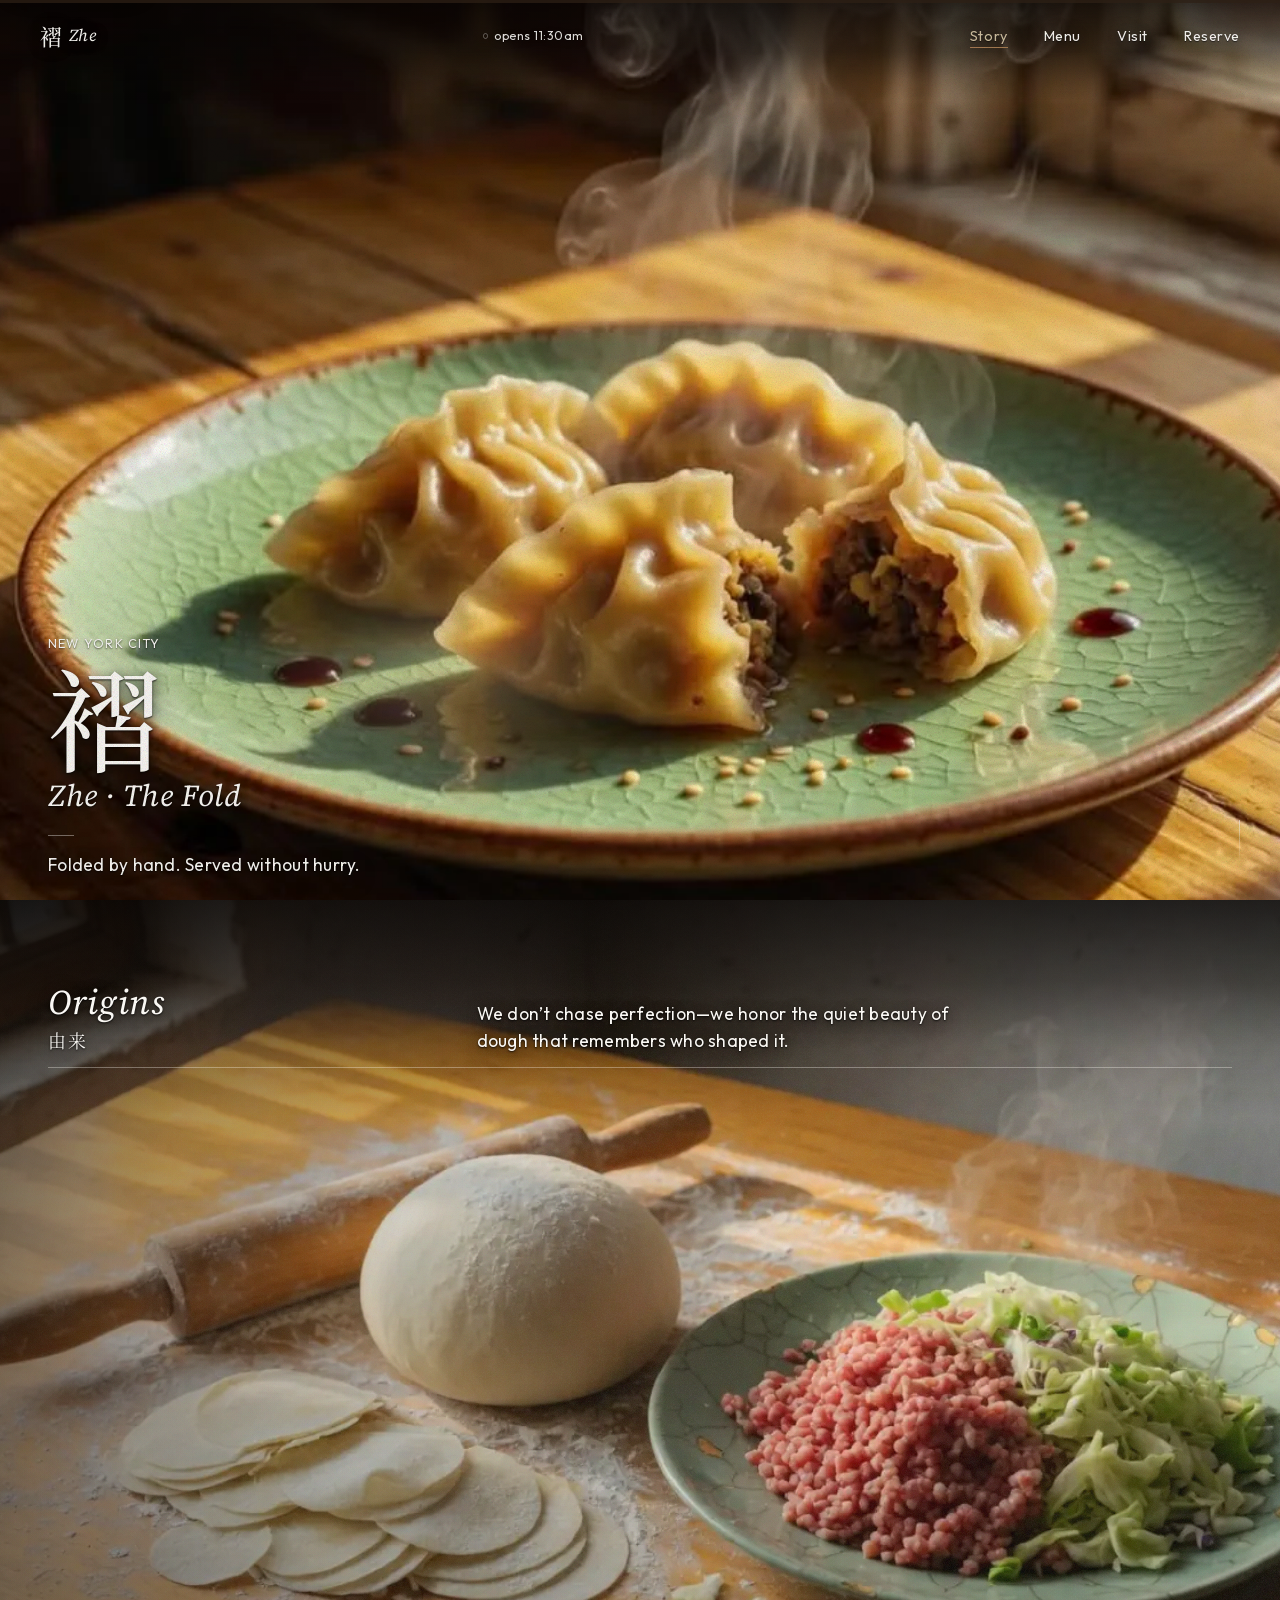
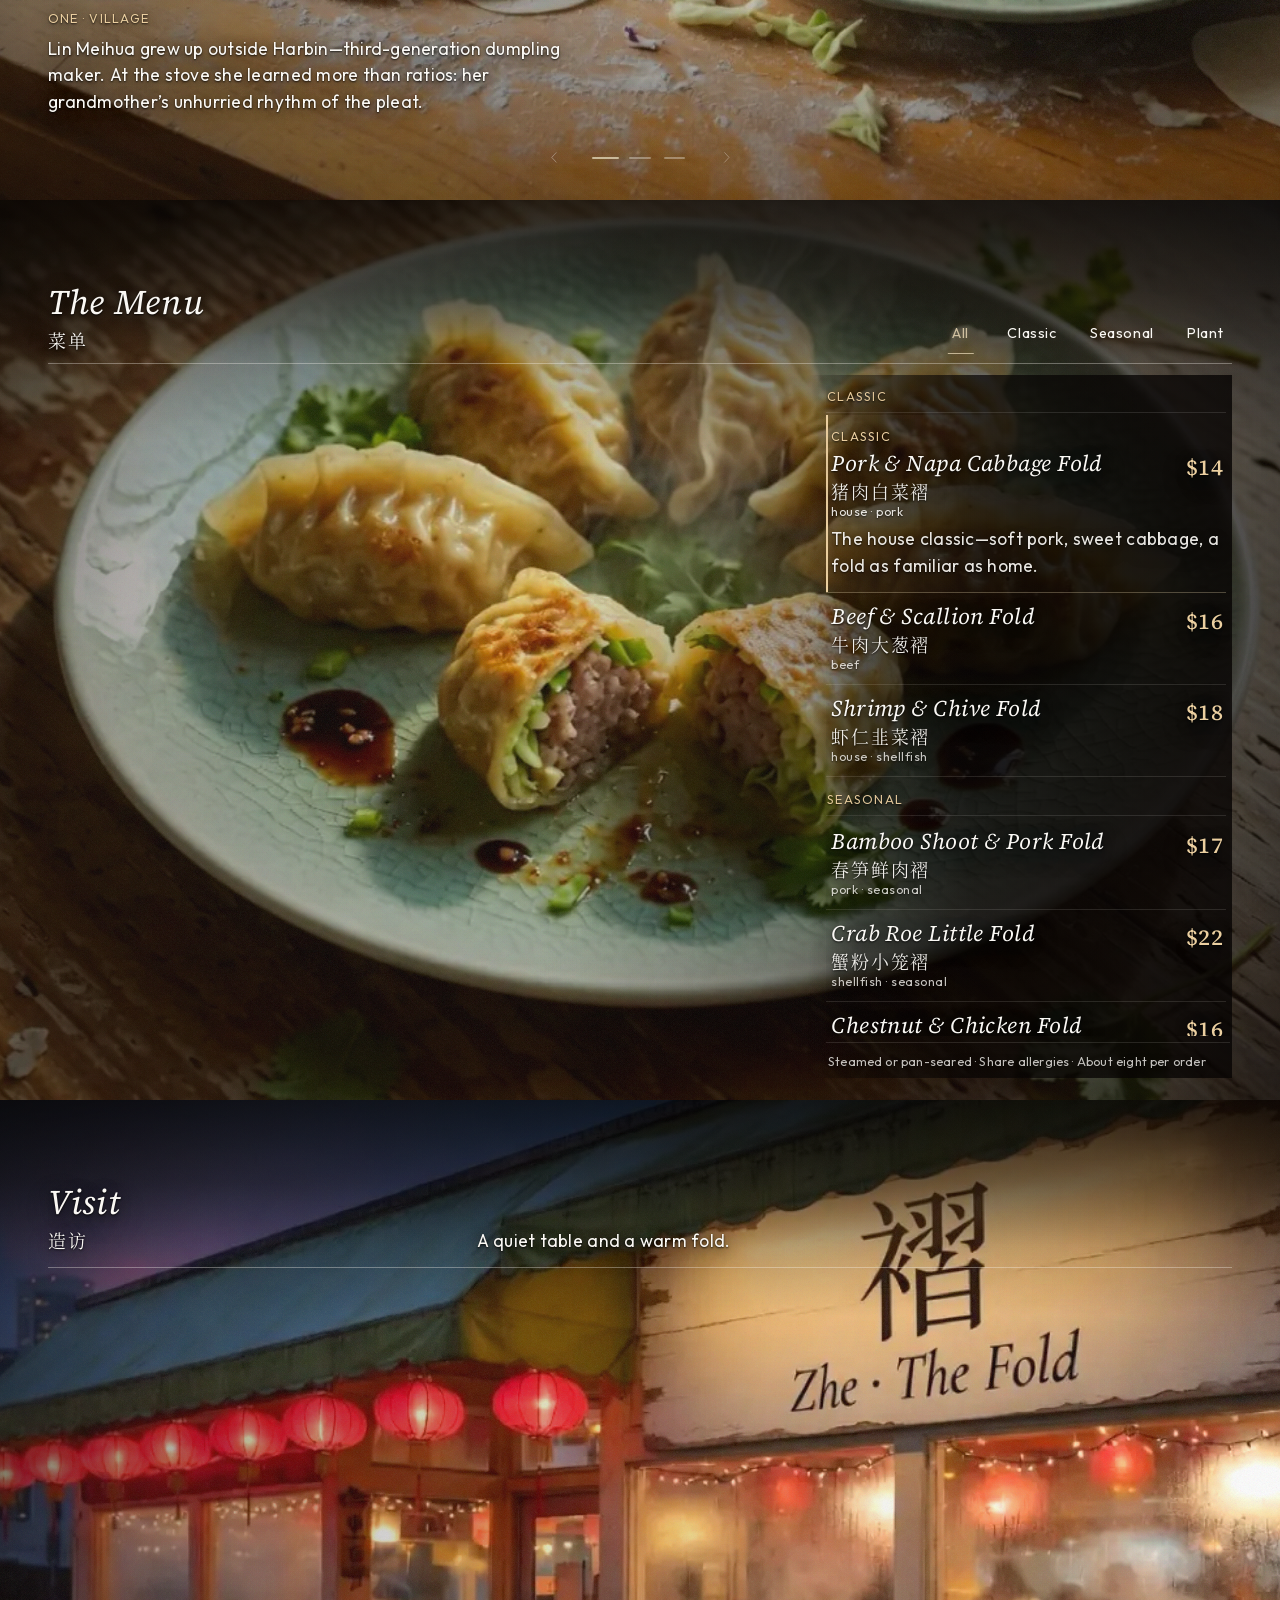
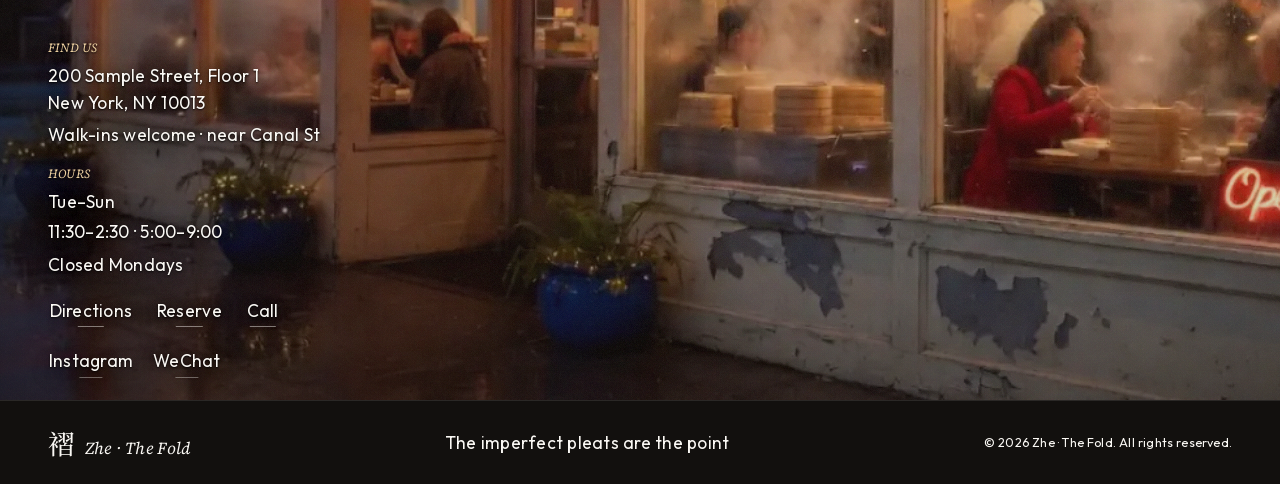
==== index.html @ e022f88d "fix(menu): repair mobile ledger layout Kill legacy list-row CSS that dropped proteins and clamped de" ====
<!DOCTYPE html>
<html lang="en">
<head>
  <meta charset="UTF-8" />
  <meta name="viewport" content="width=device-width, initial-scale=1.0, viewport-fit=cover" />
  <title>Zhe · The Fold | Handmade Dumplings in New York</title>
  <meta
    name="description"
    content="Zhe · The Fold (褶) — handmade Chinese dumplings in New York. Classic, seasonal, and plant folds. Every fold holds the mark of a hand."
  />
  <link rel="canonical" href="https://zhethefold.com/" />
  <!-- Dark = matches photo underpaint so iOS status bar isn’t an amber “banner” -->
  <meta name="theme-color" content="#12100e" />
  <meta name="apple-mobile-web-app-status-bar-style" content="black-translucent" />
  <!--
    Launch: set data.js INDEXABLE:true AND change this meta to "index, follow"
    (script.js also syncs meta from INDEXABLE after load — Google runs JS)
  -->
  <meta name="robots" content="noindex, nofollow" />

  <!-- Open Graph -->
  <meta property="og:type" content="website" />
  <meta property="og:site_name" content="Zhe · The Fold" />
  <meta property="og:locale" content="en_US" />
  <meta property="og:url" content="https://zhethefold.com/" />
  <meta property="og:title" content="Zhe · The Fold | Handmade Dumplings in New York" />
  <meta
    property="og:description"
    content="Handmade Chinese dumplings in New York. Every fold holds the mark of a hand. 褶"
  />
  <meta property="og:image" content="https://zhethefold.com/assets/storefront.jpg" />
  <meta property="og:image:type" content="image/jpeg" />
  <meta property="og:image:width" content="1400" />
  <meta property="og:image:height" content="787" />
  <meta property="og:image:alt" content="Zhe · The Fold storefront at dusk" />

  <!-- Twitter -->
  <meta name="twitter:card" content="summary_large_image" />
  <meta name="twitter:title" content="Zhe · The Fold | Handmade Dumplings in New York" />
  <meta
    name="twitter:description"
    content="Handmade Chinese dumplings in New York. Every fold holds the mark of a hand. 褶"
  />
  <meta name="twitter:image" content="https://zhethefold.com/assets/storefront.jpg" />
  <meta name="twitter:image:alt" content="Zhe · The Fold storefront at dusk" />

  <link
    rel="icon"
    href="data:image/svg+xml,<svg xmlns='http://www.w3.org/2000/svg' viewBox='0 0 100 100'><text y='.9em' font-size='90'>褶</text></svg>"
  />
  <link
    rel="preload"
    as="image"
    href="assets/hero-dumplings.webp?v=1784181000"
    type="image/webp"
    fetchpriority="high"
  />
  <!-- Self-hosted fonts (no Google runtime). Preload critical faces; CSS non-blocking. -->
  <link
    rel="preload"
    as="font"
    type="font/woff2"
    href="assets/fonts/source-serif-4-latin-400-italic.woff2"
    crossorigin
  />
  <link
    rel="preload"
    as="font"
    type="font/woff2"
    href="assets/fonts/outfit-400-latin.woff2"
    crossorigin
  />
  <link
    rel="preload"
    as="style"
    href="assets/fonts/fonts.css?v=1784181000"
  />
  <link
    rel="stylesheet"
    href="assets/fonts/fonts.css?v=1784181000"
    media="print"
    onload="this.media='all'"
  />
  <noscript>
    <link rel="stylesheet" href="assets/fonts/fonts.css?v=1784181000" />
  </noscript>
  <link rel="stylesheet" href="styles.css?v=1784181000" />
</head>
<body>
  <a class="skip-link" href="#menu">Skip to menu</a>
  <!-- Grain & atmosphere overlays -->
  <div class="grain" aria-hidden="true"></div>
  <div class="scroll-progress" id="scrollProgress" aria-hidden="true">
    <span class="scroll-progress-bar" id="scrollProgressBar"></span>
  </div>

  <!-- Logo left · kitchen status center · links right -->
  <header class="nav" id="nav">
    <a href="#hero" class="nav-logo" aria-label="Zhe home">
      <span class="logo-cn" aria-hidden="true">褶</span>
      <span class="logo-en">Zhe</span>
    </a>
    <span class="nav-hours" data-zhe-open-chip aria-live="polite">
      <span class="nav-hours-mark" aria-hidden="true"></span>
      <span class="nav-hours-copy">
        <span class="nav-hours-state" data-zhe-open-state>…</span>
        <span class="nav-hours-meta" data-zhe-open-meta></span>
      </span>
    </span>
    <nav class="nav-links" id="navLinks" aria-label="Primary" aria-hidden="false">
      <a href="#story" data-zhe-track="click_story" data-zhe-track-meta="nav">Story</a>
      <a href="#menu" data-zhe-track="click_menu" data-zhe-track-meta="nav">Menu</a>
      <a href="#visit" data-zhe-track="click_visit" data-zhe-track-meta="nav">Visit</a>
      <a
        class="nav-reserve"
        href="mailto:hello@zhethefold.com?subject=Reservation%20%C2%B7%20Zhe"
        data-zhe-reserve
        data-zhe-track="click_reserve"
        data-zhe-track-meta="nav"
      >Reserve</a>
    </nav>
  </header>

  <main id="top">
    <!-- Hero -->
    <section class="hero panel" id="hero">
      <div class="hero-bg">
        <!-- Poster for LCP; muted loop fades in when ready. reduced-motion keeps still. -->
        <video
          class="hero-img hero-video"
          id="heroImg"
          poster="assets/hero-dumplings.webp?v=1784181000"
          width="1280"
          height="720"
          autoplay
          muted
          loop
          playsinline
          preload="metadata"
          disablepictureinpicture
          disableremoteplayback
          aria-label="Handmade dumplings on worn ceramic at Zhe · The Fold"
        >
          <source src="assets/hero-loop.mp4?v=1784181000" type="video/mp4" />
        </video>
        <img
          class="hero-img hero-poster"
          id="heroPoster"
          src="assets/hero-dumplings.webp?v=1784181000"
          alt=""
          width="1280"
          height="704"
          fetchpriority="high"
          decoding="async"
          aria-hidden="true"
        />
        <div class="hero-ambient" aria-hidden="true">
          <div class="hero-glow"></div>
          <div class="hero-steam">
            <span></span><span></span><span></span><span></span><span></span>
          </div>
        </div>
      </div>
      <div class="stage hero-stage">
        <!-- Caption block — bottom-left over the darker plate, not full-width slogans -->
        <div class="hero-content">
          <p class="hero-eyebrow reveal" data-delay="0">
            <span class="en">New York City</span>
          </p>
          <h1 class="hero-title reveal" data-delay="1">
            <span class="title-cn" lang="zh-Hans" aria-hidden="true">褶</span>
            <span class="title-en">Zhe · The Fold</span>
          </h1>
          <p class="hero-tagline reveal" data-delay="2">
            <span class="en">Folded by hand. Served without hurry.</span>
          </p>
        </div>
      </div>
      <div class="hero-scroll" aria-hidden="true">
        <div class="scroll-line"></div>
      </div>
    </section>

    <!-- Story — photo wall + one chapter at a time (same gesture as Menu) -->
    <section class="story panel" id="story">
      <div class="story-wall" id="storyWall" aria-hidden="true">
        <!-- eager: first Origins plate is LCP for this panel; lazy left a pale empty frame -->
        <img class="story-wall-img is-active" id="storyWallA" src="assets/story-village.webp?v=1784181000" alt="" width="1400" height="787" loading="eager" decoding="async" fetchpriority="low" />
        <img class="story-wall-img is-park-right" id="storyWallB" src="assets/story-village.webp?v=1784181000" alt="" width="1400" height="787" loading="lazy" decoding="async" />
        <div class="story-wall-veil"></div>
      </div>

      <div class="stage story-stage">
        <header class="story-head reveal">
          <div class="story-head-title">
            <h2>
              <span class="en">Origins</span>
              <span class="cn" lang="zh-Hans">由来</span>
            </h2>
          </div>
          <p class="story-head-lead">
            <span class="en">We don’t chase perfection—we honor the quiet beauty of dough that remembers who shaped it.</span>
          </p>
        </header>

        <!-- Chapter copy seeded from STORY_CHAPTERS[0] in data.js -->
        <div class="story-spotlight" id="storySpotlight" aria-live="polite">
          <span class="story-label" id="storyLabel"></span>
          <p class="en" id="storyBody"></p>
        </div>

        <!-- filled from data.js (crawlable + in-sync with carousel) -->
        <div class="seo-story-chapters" id="seoStoryChapters"></div>

        <div class="story-carousel">
          <button type="button" class="story-carousel-btn" id="storyPrev" aria-label="Previous chapter">
            <svg class="carousel-chevron" viewBox="0 0 24 24" width="18" height="18" aria-hidden="true" focusable="false">
              <path d="M14.5 5.2 8.2 12l6.3 6.8" fill="none" stroke="currentColor" stroke-width="1.15" stroke-linecap="round" stroke-linejoin="round" />
            </svg>
          </button>
          <div class="story-dots" role="tablist" aria-label="Story chapters" id="storyDots">
            <!-- filled from data.js -->
          </div>
          <button type="button" class="story-carousel-btn" id="storyNext" aria-label="Next chapter">
            <svg class="carousel-chevron" viewBox="0 0 24 24" width="18" height="18" aria-hidden="true" focusable="false">
              <path d="M9.5 5.2 15.8 12 9.5 18.8" fill="none" stroke="currentColor" stroke-width="1.15" stroke-linecap="round" stroke-linejoin="round" />
            </svg>
          </button>
        </div>
      </div>
    </section>

    <!-- Menu: full-bleed plate + right/bottom ledger (hybrid menu list) -->
    <section class="menu panel" id="menu" data-tone="dark">
      <div class="menu-wall" id="menuWall" aria-hidden="true">
        <img class="menu-wall-img is-active" id="wallImgA" src="assets/dish-pork.webp?v=1784181000" alt="" width="1000" height="1000" loading="lazy" decoding="async" />
        <img class="menu-wall-img" id="wallImgB" src="assets/dish-pork.webp?v=1784181000" alt="" width="1000" height="1000" loading="lazy" decoding="async" />
        <div class="menu-wall-veil"></div>
        <div class="menu-wall-grain"></div>
      </div>

      <div class="stage menu-stage">
        <header class="menu-head">
          <div class="menu-head-title">
            <h2>
              <span class="en">The Menu</span>
              <span class="cn" lang="zh-Hans">菜单</span>
            </h2>
          </div>
          <div class="menu-filters" role="group" aria-label="Menu categories">
            <button class="filter-btn is-active" type="button" aria-pressed="true" data-filter="all">
              All
            </button>
            <button class="filter-btn" type="button" aria-pressed="false" data-filter="classic">
              Classic
            </button>
            <button class="filter-btn" type="button" aria-pressed="false" data-filter="seasonal">
              Seasonal
            </button>
            <button class="filter-btn" type="button" aria-pressed="false" data-filter="plant">
              Plant
            </button>
          </div>
        </header>

        <!-- Ledger: scrollable menu; plate lives on the wall behind -->
        <div class="menu-ledger">
          <ul
            class="menu-list-view"
            id="menuListView"
            role="listbox"
            aria-label="Dishes"
            aria-live="polite"
          >
            <!-- filled from data.js -->
          </ul>
          <p class="menu-note">
            <span class="en">Steamed or pan-seared · Share allergies · About eight per order</span>
          </p>
        </div>
      </div>
    </section>

    <!-- Visit — storefront is the dish; muted loop like Hero -->
    <section class="visit panel" id="visit">
      <div class="visit-wall" aria-hidden="true">
        <video
          class="visit-wall-img visit-wall-video"
          id="visitVideo"
          poster="assets/storefront.webp?v=1784181000"
          width="1280"
          height="720"
          muted
          loop
          playsinline
          preload="metadata"
          disablepictureinpicture
          disableremoteplayback
          aria-label="Zhe · The Fold storefront at dusk"
        >
          <source src="assets/storefront-loop.mp4?v=1784181000" type="video/mp4" />
        </video>
        <img
          class="visit-wall-img visit-wall-poster"
          id="visitPoster"
          src="assets/storefront.webp?v=1784181000"
          alt=""
          width="1400"
          height="787"
          loading="lazy"
          decoding="async"
          aria-hidden="true"
        />
        <div class="visit-wall-veil"></div>
      </div>

      <div class="stage visit-stage">
        <header class="visit-head reveal">
          <div class="visit-head-title">
            <h2>
              <span class="en">Visit</span>
              <span class="cn" lang="zh-Hans">造访</span>
            </h2>
          </div>
          <p class="visit-head-lead">
            <span class="en">A quiet table and a warm fold.</span>
          </p>
        </header>

        <!-- Spotlight: where · when · how — Story/Menu caption grammar -->
        <div class="visit-spotlight reveal">
          <!-- NAP / hours / links from SITE in data.js only -->
          <div class="visit-facts">
            <div class="visit-fact">
              <p class="visit-kicker"><span class="en">Find us</span></p>
              <p class="visit-address" id="visitAddress"></p>
              <p class="visit-access" id="visitAccess" hidden></p>
            </div>
            <div class="visit-fact">
              <p class="visit-kicker"><span class="en">Hours</span></p>
              <div class="visit-hours" id="visitHours"></div>
            </div>
          </div>

          <div class="visit-actions">
            <a
              class="visit-action"
              data-zhe-maps
              data-zhe-track="click_directions"
              data-zhe-track-meta="visit"
              href="#"
            >
              <span class="en">Directions</span>
            </a>
            <a
              class="visit-action"
              data-zhe-reserve
              data-zhe-track="click_reserve"
              data-zhe-track-meta="visit"
              href="mailto:hello@zhethefold.com?subject=Reservation%20%C2%B7%20Zhe"
            >
              <span class="en">Reserve</span>
            </a>
            <a
              class="visit-action"
              data-zhe-tel
              data-zhe-track="click_call"
              data-zhe-track-meta="visit"
              href="tel:+12125550100"
            >
              <span class="en">Call</span>
            </a>
          </div>

          <nav class="visit-social" aria-label="Social">
            <a
              href="#"
              class="visit-social-link"
              data-zhe-ig
              data-zhe-track="click_social"
              data-zhe-track-meta="visit"
              data-zhe-network="instagram"
            >Instagram</a>
            <a
              href="#"
              class="visit-social-link"
              id="wechatLink"
              data-zhe-track="click_social"
              data-zhe-track-meta="visit"
              data-zhe-network="wechat"
            >WeChat</a>
            <a
              href="#"
              target="_blank"
              rel="noopener noreferrer"
              class="visit-social-link"
              data-zhe-xhs
              data-zhe-track="click_social"
              data-zhe-track-meta="visit"
              data-zhe-network="xiaohongshu"
              hidden
            >Xiaohongshu</a>
          </nav>
        </div>
      </div>
    </section>

  <footer class="footer">
    <div class="footer-stage">
      <div class="footer-brand">
        <span class="logo-cn" lang="zh-Hans" aria-hidden="true">褶</span>
        <span class="logo-en">Zhe · The Fold</span>
      </div>
      <p class="footer-tag">
        <span class="en">The imperfect pleats are the point</span>
      </p>
      <p class="footer-copy">© <span id="year"></span> Zhe · The Fold. All rights reserved.</p>
    </div>
  </footer>

  </main>

  <!-- WeChat toast text from SITE.social.wechatId -->
  <div class="toast" id="toast" role="status" aria-live="polite" hidden></div>

  <script type="application/ld+json" id="restaurantJsonLd"></script>
  <script src="data.js?v=1784181000"></script>
  <script src="script.js?v=1784181000"></script>
</body>
</html>
---- assets/fonts/fonts.css ----
/* Self-hosted — no Google Fonts runtime.
 * Display EN: Source Serif 4 (titles)
 * UI EN: Outfit (body, leads, chrome)
 * CN: Noto Serif SC = Source Han Serif SC subset (pairs with Source Serif 4)
 */

/* ── Source Serif 4 ── */
@font-face {
  font-family: "Source Serif 4";
  font-style: normal;
  font-weight: 400;
  font-display: swap;
  src: url("./source-serif-4-latin-ext-400-normal.woff2") format("woff2");
  unicode-range: U+0100-02BA, U+02BD-02C5, U+02C7-02CC, U+02CE-02D7, U+02DD-02FF, U+0304, U+0308, U+0329, U+1D00-1DBF, U+1E00-1E9F, U+1EF2-1EFF, U+2020, U+20A0-20AB, U+20AD-20C0, U+2113, U+2C60-2C7F, U+A720-A7FF;
}

@font-face {
  font-family: "Source Serif 4";
  font-style: normal;
  font-weight: 400;
  font-display: swap;
  src: url("./source-serif-4-latin-400-normal.woff2") format("woff2");
  unicode-range: U+0000-00FF, U+0131, U+0152-0153, U+02BB-02BC, U+02C6, U+02DA, U+02DC, U+0304, U+0308, U+0329, U+2000-206F, U+20AC, U+2122, U+2191, U+2193, U+2212, U+2215, U+FEFF, U+FFFD;
}

@font-face {
  font-family: "Source Serif 4";
  font-style: normal;
  font-weight: 500;
  font-display: swap;
  src: url("./source-serif-4-latin-ext-500-normal.woff2") format("woff2");
  unicode-range: U+0100-02BA, U+02BD-02C5, U+02C7-02CC, U+02CE-02D7, U+02DD-02FF, U+0304, U+0308, U+0329, U+1D00-1DBF, U+1E00-1E9F, U+1EF2-1EFF, U+2020, U+20A0-20AB, U+20AD-20C0, U+2113, U+2C60-2C7F, U+A720-A7FF;
}

@font-face {
  font-family: "Source Serif 4";
  font-style: normal;
  font-weight: 500;
  font-display: swap;
  src: url("./source-serif-4-latin-500-normal.woff2") format("woff2");
  unicode-range: U+0000-00FF, U+0131, U+0152-0153, U+02BB-02BC, U+02C6, U+02DA, U+02DC, U+0304, U+0308, U+0329, U+2000-206F, U+20AC, U+2122, U+2191, U+2193, U+2212, U+2215, U+FEFF, U+FFFD;
}

@font-face {
  font-family: "Source Serif 4";
  font-style: italic;
  font-weight: 400;
  font-display: swap;
  src: url("./source-serif-4-latin-ext-400-italic.woff2") format("woff2");
  unicode-range: U+0100-02BA, U+02BD-02C5, U+02C7-02CC, U+02CE-02D7, U+02DD-02FF, U+0304, U+0308, U+0329, U+1D00-1DBF, U+1E00-1E9F, U+1EF2-1EFF, U+2020, U+20A0-20AB, U+20AD-20C0, U+2113, U+2C60-2C7F, U+A720-A7FF;
}

@font-face {
  font-family: "Source Serif 4";
  font-style: italic;
  font-weight: 400;
  font-display: swap;
  src: url("./source-serif-4-latin-400-italic.woff2") format("woff2");
  unicode-range: U+0000-00FF, U+0131, U+0152-0153, U+02BB-02BC, U+02C6, U+02DA, U+02DC, U+0304, U+0308, U+0329, U+2000-206F, U+20AC, U+2122, U+2191, U+2193, U+2212, U+2215, U+FEFF, U+FFFD;
}

/* ── Outfit ── */
@font-face {
  font-family: "Outfit";
  font-style: normal;
  font-weight: 300 400;
  font-display: swap;
  src: url("./outfit-400-latin-ext.woff2") format("woff2");
  unicode-range: U+0100-02BA, U+02BD-02C5, U+02C7-02CC, U+02CE-02D7, U+02DD-02FF, U+0304, U+0308, U+0329, U+1D00-1DBF, U+1E00-1E9F, U+1EF2-1EFF, U+2020, U+20A0-20AB, U+20AD-20C0, U+2113, U+2C60-2C7F, U+A720-A7FF;
}

@font-face {
  font-family: "Outfit";
  font-style: normal;
  font-weight: 300 400;
  font-display: swap;
  src: url("./outfit-400-latin.woff2") format("woff2");
  unicode-range: U+0000-00FF, U+0131, U+0152-0153, U+02BB-02BC, U+02C6, U+02DA, U+02DC, U+0304, U+0308, U+0329, U+2000-206F, U+20AC, U+2122, U+2191, U+2193, U+2212, U+2215, U+FEFF, U+FFFD;
}

/* ── Noto Serif SC (site glyph subset; Source Han Serif SC design) ── */
@font-face {
  font-family: "Noto Serif SC";
  font-style: normal;
  font-weight: 400;
  font-display: swap;
  src: url("./noto-serif-sc-400.woff2") format("woff2");
}

@font-face {
  font-family: "Noto Serif SC";
  font-style: normal;
  font-weight: 500;
  font-display: swap;
  src: url("./noto-serif-sc-500.woff2") format("woff2");
}
---- assets/fonts/fonts.css ----
/* Self-hosted — no Google Fonts runtime.
 * Display EN: Source Serif 4 (titles)
 * UI EN: Outfit (body, leads, chrome)
 * CN: Noto Serif SC = Source Han Serif SC subset (pairs with Source Serif 4)
 */

/* ── Source Serif 4 ── */
@font-face {
  font-family: "Source Serif 4";
  font-style: normal;
  font-weight: 400;
  font-display: swap;
  src: url("./source-serif-4-latin-ext-400-normal.woff2") format("woff2");
  unicode-range: U+0100-02BA, U+02BD-02C5, U+02C7-02CC, U+02CE-02D7, U+02DD-02FF, U+0304, U+0308, U+0329, U+1D00-1DBF, U+1E00-1E9F, U+1EF2-1EFF, U+2020, U+20A0-20AB, U+20AD-20C0, U+2113, U+2C60-2C7F, U+A720-A7FF;
}

@font-face {
  font-family: "Source Serif 4";
  font-style: normal;
  font-weight: 400;
  font-display: swap;
  src: url("./source-serif-4-latin-400-normal.woff2") format("woff2");
  unicode-range: U+0000-00FF, U+0131, U+0152-0153, U+02BB-02BC, U+02C6, U+02DA, U+02DC, U+0304, U+0308, U+0329, U+2000-206F, U+20AC, U+2122, U+2191, U+2193, U+2212, U+2215, U+FEFF, U+FFFD;
}

@font-face {
  font-family: "Source Serif 4";
  font-style: normal;
  font-weight: 500;
  font-display: swap;
  src: url("./source-serif-4-latin-ext-500-normal.woff2") format("woff2");
  unicode-range: U+0100-02BA, U+02BD-02C5, U+02C7-02CC, U+02CE-02D7, U+02DD-02FF, U+0304, U+0308, U+0329, U+1D00-1DBF, U+1E00-1E9F, U+1EF2-1EFF, U+2020, U+20A0-20AB, U+20AD-20C0, U+2113, U+2C60-2C7F, U+A720-A7FF;
}

@font-face {
  font-family: "Source Serif 4";
  font-style: normal;
  font-weight: 500;
  font-display: swap;
  src: url("./source-serif-4-latin-500-normal.woff2") format("woff2");
  unicode-range: U+0000-00FF, U+0131, U+0152-0153, U+02BB-02BC, U+02C6, U+02DA, U+02DC, U+0304, U+0308, U+0329, U+2000-206F, U+20AC, U+2122, U+2191, U+2193, U+2212, U+2215, U+FEFF, U+FFFD;
}

@font-face {
  font-family: "Source Serif 4";
  font-style: italic;
  font-weight: 400;
  font-display: swap;
  src: url("./source-serif-4-latin-ext-400-italic.woff2") format("woff2");
  unicode-range: U+0100-02BA, U+02BD-02C5, U+02C7-02CC, U+02CE-02D7, U+02DD-02FF, U+0304, U+0308, U+0329, U+1D00-1DBF, U+1E00-1E9F, U+1EF2-1EFF, U+2020, U+20A0-20AB, U+20AD-20C0, U+2113, U+2C60-2C7F, U+A720-A7FF;
}

@font-face {
  font-family: "Source Serif 4";
  font-style: italic;
  font-weight: 400;
  font-display: swap;
  src: url("./source-serif-4-latin-400-italic.woff2") format("woff2");
  unicode-range: U+0000-00FF, U+0131, U+0152-0153, U+02BB-02BC, U+02C6, U+02DA, U+02DC, U+0304, U+0308, U+0329, U+2000-206F, U+20AC, U+2122, U+2191, U+2193, U+2212, U+2215, U+FEFF, U+FFFD;
}

/* ── Outfit ── */
@font-face {
  font-family: "Outfit";
  font-style: normal;
  font-weight: 300 400;
  font-display: swap;
  src: url("./outfit-400-latin-ext.woff2") format("woff2");
  unicode-range: U+0100-02BA, U+02BD-02C5, U+02C7-02CC, U+02CE-02D7, U+02DD-02FF, U+0304, U+0308, U+0329, U+1D00-1DBF, U+1E00-1E9F, U+1EF2-1EFF, U+2020, U+20A0-20AB, U+20AD-20C0, U+2113, U+2C60-2C7F, U+A720-A7FF;
}

@font-face {
  font-family: "Outfit";
  font-style: normal;
  font-weight: 300 400;
  font-display: swap;
  src: url("./outfit-400-latin.woff2") format("woff2");
  unicode-range: U+0000-00FF, U+0131, U+0152-0153, U+02BB-02BC, U+02C6, U+02DA, U+02DC, U+0304, U+0308, U+0329, U+2000-206F, U+20AC, U+2122, U+2191, U+2193, U+2212, U+2215, U+FEFF, U+FFFD;
}

/* ── Noto Serif SC (site glyph subset; Source Han Serif SC design) ── */
@font-face {
  font-family: "Noto Serif SC";
  font-style: normal;
  font-weight: 400;
  font-display: swap;
  src: url("./noto-serif-sc-400.woff2") format("woff2");
}

@font-face {
  font-family: "Noto Serif SC";
  font-style: normal;
  font-weight: 500;
  font-display: swap;
  src: url("./noto-serif-sc-500.woff2") format("woff2");
}
---- assets/fonts/fonts.css ----
/* Self-hosted — no Google Fonts runtime.
 * Display EN: Source Serif 4 (titles)
 * UI EN: Outfit (body, leads, chrome)
 * CN: Noto Serif SC = Source Han Serif SC subset (pairs with Source Serif 4)
 */

/* ── Source Serif 4 ── */
@font-face {
  font-family: "Source Serif 4";
  font-style: normal;
  font-weight: 400;
  font-display: swap;
  src: url("./source-serif-4-latin-ext-400-normal.woff2") format("woff2");
  unicode-range: U+0100-02BA, U+02BD-02C5, U+02C7-02CC, U+02CE-02D7, U+02DD-02FF, U+0304, U+0308, U+0329, U+1D00-1DBF, U+1E00-1E9F, U+1EF2-1EFF, U+2020, U+20A0-20AB, U+20AD-20C0, U+2113, U+2C60-2C7F, U+A720-A7FF;
}

@font-face {
  font-family: "Source Serif 4";
  font-style: normal;
  font-weight: 400;
  font-display: swap;
  src: url("./source-serif-4-latin-400-normal.woff2") format("woff2");
  unicode-range: U+0000-00FF, U+0131, U+0152-0153, U+02BB-02BC, U+02C6, U+02DA, U+02DC, U+0304, U+0308, U+0329, U+2000-206F, U+20AC, U+2122, U+2191, U+2193, U+2212, U+2215, U+FEFF, U+FFFD;
}

@font-face {
  font-family: "Source Serif 4";
  font-style: normal;
  font-weight: 500;
  font-display: swap;
  src: url("./source-serif-4-latin-ext-500-normal.woff2") format("woff2");
  unicode-range: U+0100-02BA, U+02BD-02C5, U+02C7-02CC, U+02CE-02D7, U+02DD-02FF, U+0304, U+0308, U+0329, U+1D00-1DBF, U+1E00-1E9F, U+1EF2-1EFF, U+2020, U+20A0-20AB, U+20AD-20C0, U+2113, U+2C60-2C7F, U+A720-A7FF;
}

@font-face {
  font-family: "Source Serif 4";
  font-style: normal;
  font-weight: 500;
  font-display: swap;
  src: url("./source-serif-4-latin-500-normal.woff2") format("woff2");
  unicode-range: U+0000-00FF, U+0131, U+0152-0153, U+02BB-02BC, U+02C6, U+02DA, U+02DC, U+0304, U+0308, U+0329, U+2000-206F, U+20AC, U+2122, U+2191, U+2193, U+2212, U+2215, U+FEFF, U+FFFD;
}

@font-face {
  font-family: "Source Serif 4";
  font-style: italic;
  font-weight: 400;
  font-display: swap;
  src: url("./source-serif-4-latin-ext-400-italic.woff2") format("woff2");
  unicode-range: U+0100-02BA, U+02BD-02C5, U+02C7-02CC, U+02CE-02D7, U+02DD-02FF, U+0304, U+0308, U+0329, U+1D00-1DBF, U+1E00-1E9F, U+1EF2-1EFF, U+2020, U+20A0-20AB, U+20AD-20C0, U+2113, U+2C60-2C7F, U+A720-A7FF;
}

@font-face {
  font-family: "Source Serif 4";
  font-style: italic;
  font-weight: 400;
  font-display: swap;
  src: url("./source-serif-4-latin-400-italic.woff2") format("woff2");
  unicode-range: U+0000-00FF, U+0131, U+0152-0153, U+02BB-02BC, U+02C6, U+02DA, U+02DC, U+0304, U+0308, U+0329, U+2000-206F, U+20AC, U+2122, U+2191, U+2193, U+2212, U+2215, U+FEFF, U+FFFD;
}

/* ── Outfit ── */
@font-face {
  font-family: "Outfit";
  font-style: normal;
  font-weight: 300 400;
  font-display: swap;
  src: url("./outfit-400-latin-ext.woff2") format("woff2");
  unicode-range: U+0100-02BA, U+02BD-02C5, U+02C7-02CC, U+02CE-02D7, U+02DD-02FF, U+0304, U+0308, U+0329, U+1D00-1DBF, U+1E00-1E9F, U+1EF2-1EFF, U+2020, U+20A0-20AB, U+20AD-20C0, U+2113, U+2C60-2C7F, U+A720-A7FF;
}

@font-face {
  font-family: "Outfit";
  font-style: normal;
  font-weight: 300 400;
  font-display: swap;
  src: url("./outfit-400-latin.woff2") format("woff2");
  unicode-range: U+0000-00FF, U+0131, U+0152-0153, U+02BB-02BC, U+02C6, U+02DA, U+02DC, U+0304, U+0308, U+0329, U+2000-206F, U+20AC, U+2122, U+2191, U+2193, U+2212, U+2215, U+FEFF, U+FFFD;
}

/* ── Noto Serif SC (site glyph subset; Source Han Serif SC design) ── */
@font-face {
  font-family: "Noto Serif SC";
  font-style: normal;
  font-weight: 400;
  font-display: swap;
  src: url("./noto-serif-sc-400.woff2") format("woff2");
}

@font-face {
  font-family: "Noto Serif SC";
  font-style: normal;
  font-weight: 500;
  font-display: swap;
  src: url("./noto-serif-sc-500.woff2") format("woff2");
}
---- styles.css ----
/* ═══════════════════════════════════════════
   褶 · Zhe — Wabi-sabi dumpling house
   Modern rustic · imperfect · bilingual
   ═══════════════════════════════════════════ */

:root {
  /*
   * Surfaces vs chrome type:
   *   void   — shell underpaint (always under photos; never amber)
   *   cream  — light type on dark plates / nav
   *   wheat  — selected amber glow (nav active, filters)
   *   paper  — legacy alias of void (no cream field)
   */
  --void: #12100e;
  --paper: var(--void);
  --cream: #faf8f4;
  --ink: #1c1814;
  --ink-soft: #3a342c;
  --clay: #a67c52;
  --clay-deep: #8a6340;
  --wheat: #d0c0a0;
  --charcoal: #2e2924;
  --line: rgba(250, 248, 244, 0.12);

  /*
   * Type system
   * Families (3): display · cn · ui
   *
   * Size ladder — fewer steps, clearer gaps (best practice):
   *   micro → ui-sm → ui → body → title-sm → panel → dish → hero
   * Reading (leads, story, visit, CTAs, list desc) = body only (floor 1rem).
   * List dish row = title-sm (not a parallel mid-band).
   */
  --font-cn: "Noto Serif SC", "Source Han Serif SC", "Songti SC", "STSong", serif;
  --font-display: "Source Serif 4", "Iowan Old Style", "Palatino Linotype", serif;
  --font-ui: "Outfit", system-ui, -apple-system, "Segoe UI", sans-serif;

  --type-hero-cn: clamp(4.25rem, 14vw, 7rem);
  --type-hero-en: clamp(1.4rem, 2.8vw, 1.9rem);
  --type-panel-en: clamp(1.55rem, 3.2vw, 2.15rem);
  --type-panel-cn: clamp(0.95rem, 1.7vw, 1.12rem);
  --type-dish-en: clamp(1.65rem, 3.6vw, 2.4rem);
  --type-dish-cn: clamp(1rem, 1.85vw, 1.2rem);
  --type-title-sm: clamp(1.2rem, 1.9vw, 1.4rem);
  --type-body: clamp(1rem, 1.35vw, 1.125rem);
  --type-ui: 0.9rem;
  --type-ui-sm: 0.78rem;
  --type-micro: 0.7rem;
  --type-price: clamp(1.45rem, 2.2vw, 1.7rem);
  --type-logo-cn: 1.35rem;
  --type-logo-en: 1.05rem;
  --type-brand-cn: 1.65rem;

  /* Aliases — same step, different call sites */
  --type-lead: var(--type-body);
  --type-prose: var(--type-body);
  --type-list-en: var(--type-title-sm);
  --type-list-cn: var(--type-panel-cn);
  --type-list-price: var(--type-title-sm);
  --type-kicker: var(--type-ui-sm);
  --nav-ui-size: var(--type-ui);

  /* Rhythm */
  --type-lh-tight: 1.15;
  --type-lh-ui: 1.25;
  --type-lh-body: 1.55;
  --type-lead-lh: var(--type-lh-body);
  --type-body-lh: var(--type-lh-body);
  --type-prose-lh: var(--type-lh-body);
  --type-title-track: 0.02em;
  --type-cn-track: 0.1em;
  --type-kicker-track: 0.1em;
  --type-ui-track: 0.04em;
  --type-body-track: 0.015em;

  /* Reading scrims — darken only where type lives */
  --read-scrim-top: linear-gradient(
    to bottom,
    rgba(6, 4, 3, 0.78) 0%,
    rgba(10, 7, 5, 0.55) 38%,
    rgba(12, 8, 6, 0.22) 68%,
    transparent 100%
  );
  --read-scrim-top-light: linear-gradient(
    to bottom,
    rgba(245, 236, 220, 0.88) 0%,
    rgba(242, 230, 210, 0.58) 40%,
    rgba(250, 242, 228, 0.18) 72%,
    transparent 100%
  );
  --read-scrim-nav: linear-gradient(
    to bottom,
    rgba(6, 4, 3, 0.82) 0%,
    rgba(8, 6, 5, 0.55) 52%,
    rgba(10, 7, 5, 0.18) 82%,
    transparent 100%
  );
  --read-scrim-nav-light: linear-gradient(
    to bottom,
    rgba(250, 244, 232, 0.9) 0%,
    rgba(245, 236, 220, 0.55) 55%,
    transparent 100%
  );
  /* Menu spotlight: bottom + left column */
  --read-scrim-menu-copy: linear-gradient(
      to top,
      rgba(6, 4, 3, 0.8) 0%,
      rgba(10, 7, 5, 0.48) 32%,
      rgba(12, 8, 6, 0.14) 58%,
      transparent 78%
    ),
    linear-gradient(
      to right,
      rgba(6, 4, 3, 0.62) 0%,
      rgba(10, 7, 5, 0.32) 26%,
      rgba(12, 8, 6, 0.08) 48%,
      transparent 68%
    );

  --ease-out: cubic-bezier(0.22, 1, 0.36, 1);
  --ease-soft: cubic-bezier(0.4, 0, 0.2, 1);
  /* Shared tempo — steam, not bounce */
  --motion: 0.42s var(--ease-out);
  --motion-slow: 0.55s var(--ease-out);
  /*
   * Shared photo-panel veils — layered atmosphere, not flat slabs.
   * Warm clay + cool ash in the darks; paper, wheat, and clay in the lights.
   * Radial opens the plate; linear holds type; bottom grounds the frame.
   */
  /* Open plate like Hero — hold type at edges only, don’t mute the photo */
  --panel-veil:
    radial-gradient(
      ellipse 92% 84% at 70% 42%,
      transparent 0%,
      transparent 42%,
      rgba(22, 14, 10, 0.06) 68%,
      rgba(12, 8, 6, 0.28) 100%
    ),
    linear-gradient(
      108deg,
      rgba(10, 7, 5, 0.58) 0%,
      rgba(28, 18, 12, 0.32) 16%,
      rgba(18, 12, 9, 0.14) 38%,
      rgba(14, 10, 8, 0.04) 62%,
      transparent 100%
    ),
    linear-gradient(
      to top,
      rgba(22, 12, 6, 0.36) 0%,
      rgba(14, 9, 6, 0.14) 20%,
      transparent 52%
    ),
    linear-gradient(
      to bottom,
      rgba(8, 6, 5, 0.16) 0%,
      transparent 18%
    );
  --panel-veil-light:
    /* Open plate — photo texture stays alive mid-frame */
    radial-gradient(
      ellipse 95% 88% at 68% 44%,
      transparent 0%,
      transparent 38%,
      rgba(228, 200, 165, 0.12) 62%,
      rgba(186, 150, 112, 0.36) 100%
    ),
    /* Type column: warm clay→wheat falloff, not a cream slab */
    linear-gradient(
      108deg,
      rgba(228, 204, 172, 0.82) 0%,
      rgba(236, 214, 184, 0.48) 14%,
      rgba(214, 176, 132, 0.2) 34%,
      rgba(250, 240, 220, 0.05) 56%,
      transparent 78%
    ),
    /* Floor: clay dust rising into paper */
    linear-gradient(
      to top,
      rgba(150, 112, 74, 0.28) 0%,
      rgba(196, 158, 118, 0.26) 14%,
      rgba(232, 208, 172, 0.14) 34%,
      transparent 58%
    ),
    /* Soft sky haze */
    linear-gradient(
      to bottom,
      rgba(250, 242, 228, 0.36) 0%,
      rgba(236, 214, 184, 0.1) 14%,
      transparent 32%
    ),
    /* Corner warmth (asymmetric, less “printed”) */
    radial-gradient(
      ellipse 55% 50% at 8% 88%,
      rgba(176, 130, 88, 0.22) 0%,
      transparent 70%
    );
  --panel-veil-mobile:
    radial-gradient(
      ellipse 130% 80% at 50% 30%,
      transparent 0%,
      transparent 38%,
      rgba(18, 12, 8, 0.05) 62%,
      rgba(12, 8, 6, 0.22) 100%
    ),
    linear-gradient(
      to top,
      rgba(22, 12, 6, 0.48) 0%,
      rgba(16, 10, 7, 0.28) 24%,
      rgba(14, 10, 8, 0.1) 48%,
      transparent 72%
    ),
    linear-gradient(
      to bottom,
      rgba(8, 6, 5, 0.12) 0%,
      transparent 18%
    );
  --panel-veil-mobile-light:
    radial-gradient(
      ellipse 130% 85% at 50% 30%,
      transparent 0%,
      transparent 30%,
      rgba(228, 200, 165, 0.12) 58%,
      rgba(186, 150, 112, 0.3) 100%
    ),
    linear-gradient(
      to top,
      rgba(150, 112, 74, 0.32) 0%,
      rgba(196, 158, 118, 0.34) 16%,
      rgba(228, 200, 165, 0.22) 36%,
      rgba(244, 228, 200, 0.1) 58%,
      transparent 82%
    ),
    linear-gradient(
      to bottom,
      rgba(250, 242, 228, 0.32) 0%,
      rgba(236, 214, 184, 0.1) 16%,
      transparent 32%
    );
  /* Soft paper grain over veils (noise SVG) */
  --panel-veil-grain: url("data:image/svg+xml,%3Csvg viewBox='0 0 256 256' xmlns='http://www.w3.org/2000/svg'%3E%3Cfilter id='n'%3E%3CfeTurbulence type='fractalNoise' baseFrequency='0.9' numOctaves='4' stitchTiles='stitch'/%3E%3C/filter%3E%3Crect width='100%25' height='100%25' filter='url(%23n)'/%3E%3C/svg%3E");
  /* Fixed chrome — stages clear these, never sit under them */
  --nav-h: 4.5rem;
  --dock-h: 0px; /* mobile: safe-area bottom only (dock removed) */
  --chrome-gap: 0.7rem; /* air between chrome and content */
  /* Locked section frame — same W×H for every panel
     Use 100% (not 100vw) so the scrollbar gutter doesn’t open a dark strip */
  --panel-w: 100%;
  --panel-h: 100dvh;
  --stage-pad-x: clamp(1.25rem, 4vw, 3rem);
  /* Top always clears fixed nav; bottom clears dock (0 on desktop) */
  --stage-pad-y: calc(var(--nav-h) + var(--chrome-gap));
  --stage-pad-b: calc(var(--dock-h) + clamp(1.15rem, 2.4vh, 1.65rem));
}

/* ── Reset & base ── */
*,
*::before,
*::after {
  box-sizing: border-box;
  margin: 0;
  padding: 0;
}

html {
  scroll-behavior: smooth;
  scroll-snap-type: y mandatory;
  scroll-padding-top: 0;
}

/* Programmatic section nav briefly disables snap — always via this class */
html.js-snap-off {
  scroll-snap-type: none !important;
  scroll-behavior: auto !important;
}

@media (prefers-reduced-motion: reduce) {
  html {
    scroll-snap-type: none;
  }
}

/* ── Locked panels (shared dimensions) ── */
.panel {
  width: var(--panel-w);
  height: var(--panel-h);
  min-width: var(--panel-w);
  min-height: var(--panel-h);
  max-width: var(--panel-w);
  max-height: var(--panel-h);
  overflow: hidden;
  position: relative;
  box-sizing: border-box;
  scroll-snap-align: start;
  scroll-snap-stop: always;
  display: flex;
  flex-direction: column;
  background: var(--void);
}

/* Shared full-bleed content stage (all panels use this) */
.stage {
  position: relative;
  z-index: 1;
  width: 100%;
  height: 100%;
  max-height: 100%;
  box-sizing: border-box;
  padding: var(--stage-pad-y) var(--stage-pad-x) var(--stage-pad-b);
  display: flex;
  flex-direction: column;
  min-height: 0;
  gap: clamp(0.75rem, 2vh, 1.25rem);
  overflow: hidden; /* panels are static frames — page snap owns vertical scroll */
}

/*
 * Desktop: document is the scroll/snap root.
 * main is a normal flow wrapper (panels + footer). Mobile overrides this
 * into a fixed shell with main as the scrollport — see max-width: 768px.
 */
main#top {
  display: block;
  position: static;
  width: 100%;
  height: auto;
  overflow: visible;
  background: var(--void);
}

html {
  background: var(--void);
}

body {
  font-family: var(--font-ui);
  font-weight: 400;
  font-style: normal;
  font-size: var(--type-body);
  letter-spacing: var(--type-body-track);
  line-height: var(--type-lh-body);
  color: var(--cream);
  /* Shell is dark underpaint only — every panel photo covers it */
  background: var(--void);
  background-image: none;
  overflow-x: clip;
  width: 100%;
  max-width: 100%;
  -webkit-font-smoothing: antialiased;
}

/* No page-field wash — amber field removed sitewide */
body::before {
  display: none;
}

img {
  max-width: 100%;
  display: block;
  height: auto;
}

a {
  color: inherit;
  text-decoration: none;
}

ul {
  list-style: none;
}

button {
  font: inherit;
  border: none;
  background: none;
  cursor: pointer;
  color: inherit;
}

/* ── Skip link (keyboard) ── */
.skip-link {
  position: fixed;
  top: 0.75rem;
  left: 0.75rem;
  z-index: 10000;
  padding: 0.65rem 1.1rem;
  font-family: var(--font-ui);
  font-size: var(--type-ui);
  font-weight: 400;
  letter-spacing: var(--type-ui-track);
  color: var(--ink);
  background: var(--cream);
  border: 1px solid color-mix(in srgb, var(--ink) 18%, transparent);
  border-radius: 2px;
  box-shadow: 0 8px 28px color-mix(in srgb, var(--ink) 14%, transparent);
  text-decoration: none;
  transform: translateY(-160%);
  transition: transform 0.2s ease;
}
.skip-link:focus,
.skip-link:focus-visible {
  transform: translateY(0);
  outline: 2px solid var(--clay);
  outline-offset: 3px;
}

/* ── Focus ── */
:focus {
  outline: none;
}

:focus-visible {
  outline: 2px solid var(--clay);
  outline-offset: 3px;
}

.menu :focus-visible,
.visit :focus-visible {
  outline-color: var(--wheat);
}

.filter-btn:focus-visible,
.menu-rail-item:focus-visible,
.menu-list-item:focus-visible,
.menu-view-btn:focus-visible,
.visit-action:focus-visible {
  outline: 2px solid var(--clay);
  outline-offset: 3px;
}

.menu .filter-btn:focus-visible,
.menu .menu-rail-item:focus-visible,
.menu .menu-list-item:focus-visible,
.menu .menu-view-btn:focus-visible,
.visit .visit-action:focus-visible {
  outline-color: var(--wheat);
}

/* ── Atmosphere ── */
.grain {
  position: fixed;
  inset: 0;
  pointer-events: none;
  z-index: 9998;
  opacity: 0.35;
  mix-blend-mode: multiply;
  background-image: url("data:image/svg+xml,%3Csvg viewBox='0 0 256 256' xmlns='http://www.w3.org/2000/svg'%3E%3Cfilter id='n'%3E%3CfeTurbulence type='fractalNoise' baseFrequency='0.85' numOctaves='4' stitchTiles='stitch'/%3E%3C/filter%3E%3Crect width='100%25' height='100%25' filter='url(%23n)'/%3E%3C/svg%3E");
  background-size: 180px;
}

/* Scroll progress — deep brown track, lighter brown fill */
.scroll-progress {
  position: fixed;
  top: 0;
  left: 0;
  right: 0;
  height: 3px;
  width: 100%;
  z-index: 10000;
  pointer-events: none;
  /* Deep clay / espresso track */
  background: rgba(46, 32, 22, 0.72);
  overflow: hidden;
}

.scroll-progress-bar {
  position: absolute;
  inset: 0;
  display: block;
  width: 100%;
  height: 100%;
  /* Lighter brown progress — clay → warm wheat-brown */
  background: linear-gradient(
    90deg,
    #a67c52 0%,
    #c4a06a 50%,
    #d4b483 100%
  );
  /* No CSS transition — rAF drives 1:1 with scroll (transition causes mobile jank) */
  transform: scale3d(0, 1, 1);
  transform-origin: left center;
  will-change: transform;
  backface-visibility: hidden;
}

/* ── Typography helpers (roles) ── */
/*
 * Chinese marks (sitewide):
 *   ✓ Brand 褶 (hero + logo)
 *   ✓ One ceremonial mark under each panel EN title (由来 / 菜单 / 造访)
 *   ✓ Dish Chinese names (spotlight, list, rail)
 *   ✗ No dual-language echoes on eyebrows, leads, or body copy
 *
 * EN/CN share tone tokens + text-shadow from the panel; CN is never
 * forced through italic Latin display.
 */

/* Chinese — serif mark / dish (never italic) */
.cn {
  font-family: var(--font-cn);
  font-weight: 400;
  font-style: normal;
  letter-spacing: var(--type-cn-track);
  -webkit-font-smoothing: antialiased;
}

/* English display default — large titles; leads override to UI */
.en {
  font-family: var(--font-display);
  font-weight: 400;
  font-style: italic;
  letter-spacing: var(--type-title-track);
  -webkit-font-smoothing: antialiased;
}

/* Readable prose + chrome — Outfit (UI role) */
.menu-spotlight-desc,
.story-head-lead .en,
.visit-head-lead .en,
.story-spotlight .en,
.hero-tagline .en,
.hero-eyebrow .en,
.hero-scroll,
.visit-address,
.visit-hours p,
.visit-access,
.visit-kicker,
.visit-action .en,
.visit-social-link,
.story-label,
.menu-note,
.menu-list-item .list-desc,
.menu-note .en,
.footer-tag .en,
.footer-copy,
.toast {
  font-family: var(--font-ui);
  font-style: normal;
  font-weight: 400;
  letter-spacing: var(--type-body-track);
}

/* Panel ceremonial CN under EN title — same full ink as EN */
.story-head-title .cn,
.menu-head-title .cn,
.visit-head-title .cn {
  font-family: var(--font-cn);
  font-style: normal;
  font-weight: 400;
  font-size: var(--type-panel-cn);
  letter-spacing: var(--type-cn-track);
  color: var(--tone-fg);
  margin-top: 0.15rem;
  opacity: 1;
  text-shadow: inherit;
}

/* Dish CN under dish EN — same full ink as dish EN */
.menu-spotlight-cn,
.menu-list-item .list-cn {
  font-family: var(--font-cn);
  font-style: normal;
  font-weight: 400;
  color: var(--tone-fg);
  letter-spacing: var(--type-cn-track);
  opacity: 1;
  text-shadow: inherit;
}

/* Crawlable story chapters — available to bots, not painted in the UI */
.seo-story-chapters {
  position: absolute;
  width: 1px;
  height: 1px;
  padding: 0;
  margin: -1px;
  overflow: hidden;
  clip: rect(0, 0, 0, 0);
  white-space: nowrap;
  border: 0;
}

/* ── Navigation — one optical midline for logo · hours · links ── */
.nav {
  --nav-line: 1.15rem; /* shared text box height for level alignment */
  position: fixed;
  top: 0;
  left: 0;
  right: 0;
  z-index: 1000;
  display: grid;
  /* auto | 1fr | auto → hours sit in the true midpoint between logo and links */
  grid-template-columns: auto minmax(0, 1fr) auto;
  align-items: center; /* vertical center of the bar */
  column-gap: 0.75rem;
  height: var(--nav-h);
  padding: 0 clamp(1.25rem, 4vw, 2.5rem);
  background: transparent;
  backdrop-filter: none;
  -webkit-backdrop-filter: none;
  box-shadow: none;
  color: var(--cream);
  transition: color 0.35s var(--ease-soft);
}

/* Fixed fade under chrome — extends slightly below bar, no blur slab */
.nav::before {
  content: "";
  position: absolute;
  left: 0;
  right: 0;
  top: 0;
  height: calc(var(--nav-h) + 1.75rem);
  pointer-events: none;
  z-index: 0;
  background: var(--read-scrim-nav);
}

.nav > * {
  position: relative;
  z-index: 1;
  /* Every direct child is a single-height strip on the same midline */
  display: flex;
  align-items: center;
  height: var(--nav-line);
  min-height: var(--nav-line);
  max-height: var(--nav-line);
  box-sizing: border-box;
}

.nav-logo {
  gap: 0.4rem;
  z-index: 2;
  flex-shrink: 0;
  justify-self: start;
  margin-right: 0;
  color: inherit;
  text-shadow:
    0 1px 1px rgba(0, 0, 0, 0.55),
    0 2px 12px rgba(0, 0, 0, 0.5),
    0 0 18px rgba(0, 0, 0, 0.3);
}

.nav-logo .logo-cn {
  font-family: var(--font-cn);
  font-size: var(--type-logo-cn);
  font-weight: 500;
  line-height: 1;
  display: block;
  /* Optical nudge: CJK caps sit high vs Latin — settle on the shared line */
  transform: translateY(0.02em);
}

.nav-logo .logo-en {
  font-family: var(--font-display);
  font-size: var(--type-logo-en);
  font-style: italic;
  font-weight: 400;
  line-height: 1;
  opacity: 1;
  letter-spacing: var(--type-ui-track);
  display: block;
}

/* Chrome on every panel — scrim stays; links always present */
.nav.is-past-hero {
  background: transparent;
  box-shadow: none;
  color: var(--cream);
}

body:has(#hero[data-tone="light"]) .nav:not(.is-past-hero)::before,
body:has(.panel[data-tone="light"]:not(#hero)) .nav::before {
  background: var(--read-scrim-nav-light);
}

.nav-links {
  gap: clamp(1.15rem, 3.2vw, 2.25rem);
  justify-self: end;
  justify-content: flex-end;
  opacity: 1;
  visibility: visible;
  pointer-events: auto;
  transform: none;
  min-width: 0;
}

.nav-links a {
  font-family: var(--font-ui);
  font-style: normal;
  font-size: var(--type-ui);
  font-weight: 400;
  letter-spacing: var(--type-ui-track);
  line-height: 1;
  position: relative;
  display: inline-flex;
  align-items: center;
  height: 100%;
  padding: 0;
  margin: 0;
  color: inherit;
  opacity: 1;
  /* Stronger lift over busy hero/menu plates */
  text-shadow:
    0 1px 1px rgba(0, 0, 0, 0.55),
    0 2px 10px rgba(0, 0, 0, 0.55),
    0 0 20px rgba(0, 0, 0, 0.35);
  transition: color 0.3s;
}

.nav-links a::after {
  content: "";
  position: absolute;
  left: 0;
  /* Sit just under the glyph, not under a padded box */
  bottom: -0.2rem;
  width: 100%;
  height: 1px;
  background: var(--clay);
  transform: scaleX(0);
  transform-origin: left;
  transition: transform 0.4s var(--ease-out);
}

.nav-links a:hover::after,
.nav-links a:focus-visible::after,
.nav-links a.is-active::after {
  transform: scaleX(1);
}

.nav-links a.is-active {
  color: var(--wheat);
}

.nav-links a:hover,
.nav-links a:focus-visible {
  color: #fff;
  opacity: 1;
}

/*
 * Kitchen status — same strip height as logo + links.
 * Soft clay ember; state + meta on one optical line.
 * Not brand: slightly quieter type + air so it doesn’t glue to 褶 Zhe.
 */
.nav-hours {
  justify-self: center;
  grid-column: 2;
  justify-content: center;
  gap: 0.4rem;
  max-width: 100%;
  padding: 0 0.25rem;
  border: none;
  border-radius: 0;
  background: transparent;
  color: inherit;
  pointer-events: none;
  flex-shrink: 0;
  min-width: 0;
}

/* Single soft ember — kitchen lamp, not a status LED */
.nav-hours-mark {
  flex-shrink: 0;
  width: 0.34rem;
  height: 0.34rem;
  border-radius: 50%;
  box-sizing: border-box;
  background: rgba(250, 248, 244, 0.28);
  border: 1px solid rgba(250, 248, 244, 0.35);
  box-shadow: none;
  /* Center the ember on the text midline */
  margin: 0;
  transition:
    background 0.45s var(--ease-soft),
    border-color 0.45s var(--ease-soft),
    box-shadow 0.45s var(--ease-soft),
    opacity 0.45s var(--ease-soft);
  opacity: 0.85;
}

.nav-hours.is-open .nav-hours-mark {
  background: var(--wheat);
  border-color: rgba(235, 207, 160, 0.9);
  opacity: 1;
  box-shadow:
    0 0 0 1px rgba(235, 207, 160, 0.2),
    0 0 10px rgba(235, 207, 160, 0.35);
  animation: hoursEmber 4.2s var(--ease-soft) infinite;
}

.nav-hours.is-closed .nav-hours-mark {
  background: transparent;
  border-color: rgba(250, 248, 244, 0.42);
  opacity: 0.75;
  box-shadow: none;
  animation: none;
}

/* One line, centered on the same strip as links */
.nav-hours-copy {
  display: flex;
  flex-direction: row;
  flex-wrap: nowrap;
  align-items: center;
  gap: 0.35rem;
  min-width: 0;
  height: 100%;
  line-height: 1;
  text-align: left;
}

.nav-hours-state {
  font-family: var(--font-ui);
  font-style: normal;
  font-weight: 400;
  /* One step quieter than logo/links — status, not brand */
  font-size: var(--type-ui-sm);
  letter-spacing: var(--type-ui-track);
  line-height: 1;
  color: inherit;
  opacity: 0.92;
  white-space: nowrap;
  text-shadow:
    0 1px 1px rgba(0, 0, 0, 0.45),
    0 2px 10px rgba(0, 0, 0, 0.35);
}

.nav-hours-meta {
  font-family: var(--font-ui);
  font-style: normal;
  font-weight: 400;
  font-size: var(--type-ui-sm);
  letter-spacing: var(--type-ui-track);
  line-height: 1;
  text-transform: lowercase;
  color: inherit;
  opacity: 0.88;
  white-space: nowrap;
  overflow: hidden;
  text-overflow: ellipsis;
  text-shadow:
    0 1px 1px rgba(0, 0, 0, 0.4),
    0 2px 8px rgba(0, 0, 0, 0.3);
}

.nav-hours-meta:not([hidden])::before {
  content: "·";
  margin-right: 0.35rem;
  opacity: 0.5;
}

.nav-hours.is-open .nav-hours-state {
  color: var(--wheat);
}

.nav-hours.is-closed .nav-hours-state {
  color: inherit;
  opacity: 0.92;
}

/* Reserve sits with Story/Menu/Visit — same rest/hover/active grammar */
.nav-links a.nav-reserve {
  letter-spacing: var(--type-ui-track);
}

body:has(.panel[data-tone="light"]:not(#hero)) .nav .nav-hours-mark {
  background: rgba(28, 24, 20, 0.12);
  border-color: rgba(28, 24, 20, 0.32);
}

body:has(.panel[data-tone="light"]:not(#hero)) .nav .nav-hours.is-open .nav-hours-mark {
  background: var(--clay-deep, var(--clay));
  border-color: rgba(138, 99, 64, 0.75);
  box-shadow:
    0 0 0 1px rgba(166, 124, 82, 0.18),
    0 0 10px rgba(166, 124, 82, 0.28);
}

body:has(.panel[data-tone="light"]:not(#hero)) .nav .nav-hours.is-closed .nav-hours-mark {
  background: transparent;
  border-color: rgba(28, 24, 20, 0.38);
}

body:has(.panel[data-tone="light"]:not(#hero)) .nav .nav-hours.is-open .nav-hours-state {
  color: var(--clay-deep, var(--clay));
}

body:has(.panel[data-tone="light"]:not(#hero)) .nav .nav-hours-state,
body:has(.panel[data-tone="light"]:not(#hero)) .nav .nav-hours-meta {
  text-shadow:
    0 1px 0 rgba(255, 255, 255, 0.45),
    0 1px 8px rgba(255, 252, 247, 0.3);
}

/* Slow warm breath — steam, not a pulse LED */
@keyframes hoursEmber {
  0%,
  100% {
    opacity: 0.92;
    box-shadow:
      0 0 0 1px rgba(235, 207, 160, 0.15),
      0 0 6px rgba(235, 207, 160, 0.22);
  }
  50% {
    opacity: 1;
    box-shadow:
      0 0 0 1px rgba(235, 207, 160, 0.28),
      0 0 12px rgba(235, 207, 160, 0.4);
  }
}

/* ── Adaptive type over photo panels ──
   data-tone="dark"  → dark photo, light type (default)
   data-tone="light" → light photo, dark type
   JS samples image luminance under copy regions.
*/
.hero,
.story,
.menu,
.visit {
  /*
   * Legibility: primary copy + links share one full ink.
   * soft = same as fg (no accidental dim on CN/desc vs links)
   */
  --tone-fg: #faf8f4;
  --tone-fg-soft: #faf8f4;
  --tone-accent: #ebcfa0;
  --tone-accent-soft: #f0dcb4;
  --tone-line: rgba(250, 246, 240, 0.34);
  --tone-shadow:
    0 1px 2px rgba(0, 0, 0, 0.62),
    0 4px 22px rgba(0, 0, 0, 0.45);
  --tone-shadow-soft:
    0 1px 2px rgba(0, 0, 0, 0.78),
    0 2px 12px rgba(0, 0, 0, 0.55),
    0 8px 28px rgba(0, 0, 0, 0.42);
  --tone-filter: #faf8f4;
  /* Selected chrome — same wheat amber as nav .is-active */
  --tone-filter-active: var(--wheat);
  --tone-filter-line-active: rgba(208, 192, 160, 0.95);
  --tone-filter-glow:
    0 0 12px rgba(208, 192, 160, 0.35),
    0 0 22px rgba(208, 192, 160, 0.18);
  --tone-rule: linear-gradient(
    90deg,
    rgba(250, 246, 240, 0.98) 0%,
    rgba(250, 246, 240, 0.4) 100%
  );
}

.hero[data-tone="light"],
.story[data-tone="light"],
.menu[data-tone="light"],
.visit[data-tone="light"] {
  --tone-fg: #1c1814;
  --tone-fg-soft: #1c1814;
  --tone-accent: #8a6340;
  --tone-accent-soft: #a67c52;
  --tone-line: rgba(28, 24, 20, 0.2);
  --tone-shadow:
    0 1px 0 rgba(255, 255, 255, 0.55),
    0 2px 16px rgba(255, 252, 247, 0.35);
  --tone-shadow-soft:
    0 1px 0 rgba(255, 255, 255, 0.5),
    0 2px 14px rgba(255, 252, 247, 0.4);
  --tone-filter: #1c1814;
  /* Light plates — clay amber (nav light-panel active) */
  --tone-filter-active: var(--clay-deep, var(--clay));
  --tone-filter-line-active: rgba(138, 99, 64, 0.9);
  --tone-filter-glow:
    0 0 10px rgba(166, 124, 82, 0.22),
    0 1px 0 rgba(255, 255, 255, 0.35);
  --tone-rule: linear-gradient(
    90deg,
    rgba(28, 24, 20, 0.88) 0%,
    rgba(28, 24, 20, 0.28) 100%
  );
}

/* Light plates: warm paper veil (Menu sets its own stacked reading bands) */
.visit[data-tone="light"] .visit-wall-veil {
  background: var(--panel-veil-light);
}

/* Nav logo on hero when the plate is light */
/* Light photo under transparent chrome — flip to ink type */
/* Nav inherits light chrome from active light panel (hero included) */
body:has(#hero[data-tone="light"]) .nav:not(.is-past-hero),
body:has(.panel[data-tone="light"]:not(#hero)) .nav {
  color: var(--ink);
}

body:has(#hero[data-tone="light"]) .nav:not(.is-past-hero) .nav-logo,
body:has(.panel[data-tone="light"]:not(#hero)) .nav .nav-logo,
body:has(.panel[data-tone="light"]:not(#hero)) .nav .nav-links a {
  text-shadow:
    0 1px 0 rgba(255, 255, 255, 0.55),
    0 1px 8px rgba(255, 252, 247, 0.35);
}

body:has(.panel[data-tone="light"]:not(#hero)) .nav.is-past-hero .nav-links a.is-active {
  color: var(--clay-deep);
}

/* ── Hero ── */
.hero {
  justify-content: stretch;
  padding: 0;
  background: var(--void);
}

.hero-stage {
  justify-content: flex-end;
  align-items: flex-start; /* caption lives bottom-left, not stretched full width */
  z-index: 2;
  gap: 0;
}

.hero-bg {
  position: absolute;
  inset: 0;
  z-index: 0;
  overflow: hidden;
  background: var(--void);
}

/*
 * Full-bleed cover — fill the panel edge-to-edge (no letterbox).
 * Slight scale crops empty table/sky so the plate owns the frame.
 */
.hero-img {
  position: absolute;
  inset: 0;
  width: 100%;
  height: 100%;
  min-width: 100%;
  min-height: 100%;
  object-fit: cover;
  object-position: center 42%;
  transform: scale(1.12);
  transform-origin: center 42%;
  will-change: auto;
}

/* Still poster under video for LCP; fades when video is ready */
.hero-poster {
  z-index: 0;
}
.hero-video {
  z-index: 1;
  opacity: 0;
  transition: opacity 1.1s ease;
  background: var(--void);
  pointer-events: none;
}
.hero-video.is-ready {
  opacity: 1;
}
.hero-video.is-ready + .hero-poster {
  opacity: 0;
  transition: opacity 1.1s ease;
}
@media (prefers-reduced-motion: reduce) {
  .hero-video {
    display: none;
  }
  .hero-poster {
    opacity: 1 !important;
    position: absolute;
  }
}

/* Soft warmth + rising steam — above media */
.hero-ambient {
  position: absolute;
  inset: 0;
  z-index: 2;
  pointer-events: none;
  overflow: hidden;
}

.hero-glow {
  position: absolute;
  left: 15%;
  bottom: 8%;
  width: min(55vw, 520px);
  height: min(40vh, 320px);
  background: radial-gradient(
    ellipse at center,
    rgba(255, 236, 200, 0.28) 0%,
    rgba(255, 210, 150, 0.1) 40%,
    transparent 70%
  );
  filter: blur(8px);
  animation: heroGlow 7s ease-in-out infinite alternate;
  mix-blend-mode: soft-light;
}

.hero-steam {
  position: absolute;
  left: 18%;
  bottom: 22%;
  width: min(42vw, 380px);
  height: min(48vh, 360px);
}

.hero-steam span {
  position: absolute;
  bottom: 0;
  border-radius: 50%;
  background: radial-gradient(
    circle,
    rgba(255, 255, 255, 0.45) 0%,
    rgba(255, 255, 255, 0.12) 45%,
    transparent 70%
  );
  filter: blur(6px);
  opacity: 0;
  animation: heroSteam 6.5s ease-in infinite;
}

.hero-steam span:nth-child(1) {
  left: 12%;
  width: 48px;
  height: 48px;
  animation-delay: 0s;
  animation-duration: 6.2s;
}
.hero-steam span:nth-child(2) {
  left: 32%;
  width: 64px;
  height: 64px;
  animation-delay: 1.1s;
  animation-duration: 7s;
}
.hero-steam span:nth-child(3) {
  left: 48%;
  width: 42px;
  height: 42px;
  animation-delay: 2.2s;
  animation-duration: 5.8s;
}
.hero-steam span:nth-child(4) {
  left: 62%;
  width: 56px;
  height: 56px;
  animation-delay: 0.6s;
  animation-duration: 6.8s;
}
.hero-steam span:nth-child(5) {
  left: 78%;
  width: 36px;
  height: 36px;
  animation-delay: 1.8s;
  animation-duration: 5.5s;
}

@keyframes heroGlow {
  from {
    opacity: 0.55;
    transform: scale(1) translateY(0);
  }
  to {
    opacity: 1;
    transform: scale(1.08) translateY(-8px);
  }
}

@keyframes heroSteam {
  0% {
    opacity: 0;
    transform: translate3d(0, 12px, 0) scale(0.7);
  }
  15% {
    opacity: 0.55;
  }
  55% {
    opacity: 0.25;
  }
  100% {
    opacity: 0;
    transform: translate3d(10px, -120px, 0) scale(1.35);
  }
}

/*
 * Hero caption — one quiet stack, bottom-left over the plate.
 * Rhythm: eyebrow → 褶 → name → hairline → line of belief.
 */
.hero-content {
  position: relative;
  z-index: 2;
  width: min(26rem, 100%);
  max-width: min(26rem, 100%);
  color: var(--tone-fg);
  display: flex;
  flex-direction: column;
  align-items: flex-start;
  gap: 0;
  /* Local contrast so type stays readable without a dark overlay */
  text-shadow: var(--tone-shadow);
  transition: color 0.45s var(--ease-soft), text-shadow 0.45s var(--ease-soft);
}

.hero-eyebrow {
  display: flex;
  align-items: center;
  gap: 0.5rem;
  font-family: var(--font-ui);
  font-style: normal;
  font-size: var(--type-ui-sm);
  font-weight: 400;
  margin: 0 0 0.85rem;
  letter-spacing: var(--type-kicker-track);
  color: var(--tone-fg);
  opacity: 0.92;
  text-transform: uppercase;
}

.hero-eyebrow .en {
  font-family: var(--font-ui);
  font-style: normal;
  font-size: inherit;
  letter-spacing: inherit;
  text-transform: uppercase;
}

.hero-title {
  margin: 0 0 1rem;
}

.hero-title .title-cn {
  display: block;
  font-family: var(--font-cn);
  /* Slightly quieter than before — ceremony, not a billboard */
  font-size: var(--type-hero-cn);
  font-weight: 500;
  font-style: normal;
  line-height: 0.88;
  letter-spacing: var(--type-title-track);
  color: var(--tone-fg);
  text-shadow: var(--tone-shadow-soft);
}

.hero-title .title-en {
  display: block;
  font-family: var(--font-display);
  font-size: var(--type-hero-en);
  font-weight: 400;
  font-style: italic;
  letter-spacing: var(--type-title-track);
  margin-top: 0.4rem;
  color: var(--tone-fg);
  opacity: 1;
  text-shadow: var(--tone-shadow-soft);
}

/* Quiet fold mark between name and belief line */
.hero-title::after {
  content: "";
  display: block;
  width: 1.65rem;
  height: 1px;
  margin-top: 1rem;
  background: currentColor;
  opacity: 0.4;
}

.hero-tagline {
  display: block;
  margin: 0;
  max-width: 22rem;
}

.hero-tagline .en {
  font-family: var(--font-ui);
  font-style: normal;
  font-weight: 400;
  font-size: var(--type-lead);
  line-height: var(--type-lead-lh);
  letter-spacing: var(--type-body-track);
  color: var(--tone-fg);
  text-shadow: var(--tone-shadow-soft);
}

/* Thin edge cue only — no floating arrow glyph */
.hero-scroll {
  position: absolute;
  right: clamp(1.25rem, 5vw, 2.5rem);
  bottom: clamp(1.25rem, 4vh, 2.25rem);
  z-index: 2;
  display: flex;
  flex-direction: column;
  align-items: center;
  pointer-events: none;
  opacity: 0.55;
}

.scroll-line {
  width: 1px;
  height: 2.75rem;
  background: linear-gradient(to bottom, var(--cream), transparent);
  animation: scrollPulse 2.8s var(--ease-soft) infinite;
}

@keyframes scrollPulse {
  0%,
  100% {
    opacity: 0.3;
    transform: scaleY(0.7);
    transform-origin: top;
  }
  50% {
    opacity: 1;
    transform: scaleY(1);
  }
}

/* ── Story — photo wall + type (same language as Menu / Visit) ── */
.story {
  isolation: isolate;
  color: var(--cream);
  background: var(--void);
  padding: 0;
  /* Vertical page-snap free; horizontal chapter swipe owned by JS */
  touch-action: pan-y;
  overscroll-behavior-x: none;
}

.story-wall {
  position: absolute;
  inset: 0;
  z-index: 0;
  overflow: hidden;
  /* Horizontal swipe zone (JS); vertical pan still pages */
  pointer-events: auto;
  touch-action: pan-y;
  cursor: grab;
}

.story-wall-img {
  position: absolute;
  inset: 0;
  width: 100%;
  height: 100%;
  object-fit: cover;
  object-position: center 45%;
  display: block;
  /* Match menu plate lift — Origins was ungraded and read duller than Hero */
  filter: saturate(1.05) contrast(1.03) brightness(1.06);
  /* Always fully opaque — motion is horizontal sweep only */
  opacity: 1;
  transform: translate3d(100%, 0, 0);
  transition: transform 0.65s cubic-bezier(0.4, 0, 0.2, 1);
  will-change: transform;
  z-index: 0;
  backface-visibility: hidden;
  pointer-events: none;
}

.story-wall-img.is-active {
  transform: translate3d(0, 0, 0);
  z-index: 2;
}

/* Instant park off-screen before a sweep starts (no fade) */
.story-wall-img.is-park-left {
  transform: translate3d(-100%, 0, 0);
  transition: none;
  z-index: 0;
}
.story-wall-img.is-park-right {
  transform: translate3d(100%, 0, 0);
  transition: none;
  z-index: 0;
}

/* Animate out of frame — same duration/easing as enter */
.story-wall-img.is-leave-left {
  transform: translate3d(-100%, 0, 0);
  z-index: 1;
}
.story-wall-img.is-leave-right {
  transform: translate3d(100%, 0, 0);
  z-index: 1;
}

.story-wall-veil {
  position: absolute;
  inset: 0;
  z-index: 2;
  /* Shared panel veil recipe (Menu / Visit / Story) */
  background: var(--panel-veil);
  transition: background var(--motion-slow);
}

/* Top reading scrim under section heads */
.story-wall-veil::before,
.visit-wall-veil::before {
  content: "";
  position: absolute;
  left: 0;
  right: 0;
  top: 0;
  height: min(38%, 13.5rem);
  pointer-events: none;
  z-index: 1;
  background: var(--read-scrim-top);
  transition: background var(--motion-slow);
}

.visit[data-tone="light"] .visit-wall-veil::before {
  background: var(--read-scrim-top-light);
}

.story-wall-veil::after {
  content: "";
  position: absolute;
  inset: 0;
  pointer-events: none;
  opacity: 0.14;
  mix-blend-mode: soft-light;
  background-image: var(--panel-veil-grain);
  background-size: 160px;
}

/* Origins never uses cream light-veil (washes flour/wood plates). Type stays paper. */
.story[data-tone="light"] .story-wall-veil {
  background: var(--panel-veil);
}

.story[data-tone="light"] .story-wall-veil::after {
  opacity: 0.14;
  mix-blend-mode: soft-light;
}

.story-stage {
  z-index: 1;
  justify-content: space-between;
  gap: 0.85rem;
  color: var(--tone-fg);
  text-shadow: var(--tone-shadow-soft);
  /* Let wall receive horizontal swipes; controls re-enable pointer events */
  pointer-events: none;
  touch-action: pan-y;
  user-select: text;
  -webkit-user-select: text;
}

.story-stage .story-head,
.story-stage .story-carousel,
.story-stage .story-spotlight {
  pointer-events: auto;
}

.story-head {
  flex-shrink: 0;
  display: grid;
  grid-template-columns: minmax(8rem, 0.75fr) minmax(0, 1.4fr);
  gap: 0.75rem 1.5rem;
  align-items: end;
  width: 100%;
  padding-bottom: 0.75rem;
  border-bottom: 1px solid var(--tone-line);
  transition: border-color var(--motion), color var(--motion);
}

.story-head-title h2 {
  display: flex;
  flex-direction: column;
  gap: 0.1rem;
  color: var(--tone-fg);
}

.story-head-title .en {
  font-family: var(--font-display);
  font-style: italic;
  font-size: var(--type-panel-en);
  font-weight: 400;
  letter-spacing: var(--type-title-track);
  line-height: var(--type-lh-tight);
  color: var(--tone-fg);
}

/* Panel CN mark uses shared .story-head-title .cn / .menu-head-title .cn rule */

.story-head-lead {
  display: flex;
  flex-direction: column;
  gap: 0.2rem;
  max-width: 32rem;
  margin: 0;
}

.story-head-lead .en {
  font-family: var(--font-ui);
  font-style: normal;
  font-weight: 400;
  font-size: var(--type-lead);
  line-height: var(--type-lead-lh);
  letter-spacing: var(--type-body-track);
  color: var(--tone-fg);
  text-shadow: var(--tone-shadow-soft);
}

/* One chapter at a time — Menu spotlight grammar */
.story-spotlight {
  flex: 1;
  min-height: 0;
  display: flex;
  flex-direction: column;
  justify-content: flex-end;
  gap: 0.45rem;
  max-width: min(36rem, 100%);
  touch-action: pan-y;
  user-select: none;
  -webkit-user-select: none;
  cursor: grab;
  transition: opacity var(--motion), transform var(--motion);
}

.story-spotlight.is-fading {
  opacity: 0;
  transform: translateY(6px);
}

.story-label {
  display: block;
  font-family: var(--font-ui);
  font-style: normal;
  font-weight: 400;
  font-size: var(--type-kicker);
  color: var(--tone-accent);
  letter-spacing: var(--type-kicker-track);
  text-transform: uppercase;
  margin: 0;
}

.story-spotlight .en {
  font-family: var(--font-ui);
  font-style: normal;
  font-weight: 400;
  font-size: var(--type-prose);
  line-height: var(--type-prose-lh);
  letter-spacing: var(--type-body-track);
  color: var(--tone-fg);
  opacity: 1;
  color: var(--tone-fg-soft);
  margin: 0;
  max-width: 34rem;
}

/*
 * Origins chapter controls — pips + quiet chevrons (same language as Menu).
 * Thin strokes, no pills; swipe / keyboard / autoplay still work.
 */
.story-carousel {
  flex-shrink: 0;
  display: flex;
  align-items: center;
  justify-content: center;
  gap: 0.65rem 1.1rem;
  width: 100%;
  max-width: 15rem;
  margin: 0 auto;
  padding-top: 0.45rem;
}

.story-carousel-btn,
.menu-carousel-btn {
  flex-shrink: 0;
  display: grid;
  place-items: center;
  width: 2.6rem;
  min-width: 2.6rem;
  height: 2.6rem;
  min-height: 2.6rem;
  padding: 0;
  border: none;
  border-radius: 0;
  background: transparent;
  color: var(--tone-fg);
  opacity: 0.4;
  cursor: pointer;
  box-shadow: none;
  transition:
    opacity 0.35s var(--ease-soft),
    color 0.35s var(--ease-soft),
    transform 0.2s var(--ease-out);
  -webkit-tap-highlight-color: transparent;
  touch-action: manipulation;
}

.story-carousel-btn .carousel-chevron,
.menu-carousel-btn .carousel-chevron {
  display: block;
  width: 1.05rem;
  height: 1.05rem;
  overflow: visible;
}

.story-carousel-btn:hover,
.menu-carousel-btn:hover,
.story-carousel-btn:focus-visible,
.menu-carousel-btn:focus-visible {
  background: transparent;
  opacity: 0.95;
  color: var(--tone-fg);
}

.story-carousel-btn:focus-visible,
.menu-carousel-btn:focus-visible {
  outline: 2px solid var(--clay);
  outline-offset: 3px;
}

.story-carousel-btn:active,
.menu-carousel-btn:active {
  transform: translateY(0.5px);
  opacity: 0.75;
}

.story-dots {
  display: flex;
  flex-wrap: nowrap;
  justify-content: center;
  align-items: center;
  gap: 0.5rem;
  flex: 0 1 auto;
  width: auto;
  min-width: 0;
}

.story-dot {
  position: relative;
  flex: 0 0 auto;
  width: 1.65rem;
  min-width: 1.65rem;
  height: 2.5rem; /* comfortable hit target on mouse + touch */
  padding: 0;
  margin: 0;
  display: grid;
  place-items: center;
  border: none;
  background: none;
  cursor: pointer;
  color: transparent;
  font-size: 0;
  letter-spacing: 0;
  -webkit-tap-highlight-color: transparent;
  touch-action: manipulation;
}

/* Labels stay for screen readers only (aria-label also set in JS) */
.story-dot-label {
  position: absolute;
  width: 1px;
  height: 1px;
  padding: 0;
  margin: -1px;
  overflow: hidden;
  clip: rect(0, 0, 0, 0);
  white-space: nowrap;
  border: 0;
}

.story-dot::after {
  content: "";
  position: static;
  display: block;
  width: 1.35rem;
  max-width: none;
  height: 2px;
  border-radius: 1px;
  opacity: 0.35;
  background: currentColor;
  color: var(--tone-fg, var(--cream));
  transform: none;
  pointer-events: none;
  transition:
    opacity 0.3s var(--ease-out),
    width 0.35s var(--ease-out),
    background 0.3s,
    height 0.25s;
}

.story-dot.is-active {
  color: transparent;
}

.story-dot.is-active::after {
  width: 1.65rem;
  height: 2px;
  opacity: 0.95;
  background: var(--wheat);
}

.story[data-tone="light"] .story-dot::after {
  background: rgba(28, 24, 20, 0.35);
}

.story[data-tone="light"] .story-dot.is-active::after {
  background: var(--clay-deep, var(--clay));
  opacity: 0.9;
}

.story-dot:focus-visible {
  outline: 2px solid var(--clay);
  outline-offset: 4px;
  border-radius: 2px;
}

@media (hover: hover) and (pointer: fine) {
  .story-dot:hover::after {
    opacity: 0.7;
  }
  .story-dot.is-active:hover::after {
    opacity: 0.95;
  }
}

/* ── Menu ── */
.menu {
  isolation: isolate;
  color: var(--cream);
  background: var(--void);
  padding: 0;
  /* Vertical page-snap free; horizontal dish swipe owned by JS */
  touch-action: pan-y;
  overscroll-behavior-x: none;
}

.menu-wall {
  position: absolute;
  inset: 0;
  z-index: 0;
  overflow: hidden;
  /* Horizontal swipe zone (with spotlight); vertical pan still pages */
  pointer-events: auto;
  touch-action: pan-y;
  cursor: grab;
  /* Ensure wall paints full panel box */
  width: 100%;
  height: 100%;
}

.menu-wall-img {
  position: absolute;
  top: 0;
  left: 0;
  /* Full cover — no inset/width mismatch that leaves a strip */
  width: 100%;
  height: 100%;
  object-fit: cover;
  /* Default; per-dish object-position may be set in JS — never change scale/origin mid-view */
  object-position: center 52%;
  opacity: 0;
  /* Gentle grade — avoid blowing out pale plates (tofu, etc.) */
  filter: saturate(1.06) contrast(1.04) brightness(1.06);
  /*
   * Opacity-only transitions. Scale + origin stay locked for photo AND list
   * so List/Photos never resizes the plate (mobile was jumping hard).
   */
  transition: opacity var(--motion-slow);
  will-change: opacity;
  transform: scale(var(--menu-wall-scale, 1.12));
  transform-origin: var(--menu-wall-origin, center center);
  animation: none;
}

.menu-wall-img.is-active {
  opacity: 1;
  z-index: 1;
  /* Same transform as idle layer — only opacity differs */
  transform: scale(var(--menu-wall-scale, 1.12));
  transform-origin: var(--menu-wall-origin, center center);
  animation: none;
}

.menu-wall-veil {
  position: absolute;
  inset: 0;
  z-index: 2;
  /* Base atmosphere + extra bottom/left for dish copy */
  background:
    var(--read-scrim-menu-copy),
    var(--panel-veil);
  transition: background var(--motion-slow);
}

/* Top scrim — head + filters + tools reading band */
.menu-wall-veil::before {
  content: "";
  position: absolute;
  left: 0;
  right: 0;
  top: 0;
  height: min(42%, 15rem);
  pointer-events: none;
  z-index: 1;
  background: var(--read-scrim-top);
  transition: background var(--motion-slow), opacity var(--motion-slow);
}

.menu[data-tone="light"] .menu-wall-veil {
  background:
    linear-gradient(
      to top,
      rgba(245, 232, 210, 0.78) 0%,
      rgba(240, 224, 198, 0.4) 30%,
      transparent 58%
    ),
    linear-gradient(
      to right,
      rgba(245, 232, 210, 0.65) 0%,
      rgba(240, 224, 198, 0.28) 30%,
      transparent 58%
    ),
    var(--panel-veil-light);
}

.menu[data-tone="light"] .menu-wall-veil::before {
  background: var(--read-scrim-top-light);
}

/* List mode — keep the same reading bands */
.menu.is-list-view .menu-wall-veil {
  background:
    var(--read-scrim-menu-copy),
    var(--panel-veil);
}

.menu-wall-veil::after {
  content: "";
  position: absolute;
  inset: 0;
  pointer-events: none;
  opacity: 0.14;
  mix-blend-mode: soft-light;
  background-image: var(--panel-veil-grain);
  background-size: 160px;
}

.menu[data-tone="light"] .menu-wall-veil::after {
  opacity: 0.22;
  mix-blend-mode: multiply;
}

.menu-wall-grain {
  position: absolute;
  inset: 0;
  z-index: 3;
  opacity: 0.045;
  mix-blend-mode: soft-light;
  background-image: url("assets/paper-texture.webp?v=1784181000");
  background-size: cover;
}

.menu[data-tone="light"] .menu-wall-grain {
  opacity: 0.07;
  mix-blend-mode: multiply;
}

.menu-stage {
  justify-content: space-between;
  gap: 0.75rem;
  /* Wall behind handles dish swipe; chrome stays interactive */
  pointer-events: none;
  touch-action: pan-y;
  user-select: text;
  -webkit-user-select: text;
}

.menu-stage .menu-head,
.menu-stage .menu-carousel,
.menu-stage .menu-list-view,
.menu-stage .menu-note,
.menu-stage .menu-spotlight-copy {
  pointer-events: auto;
}

.menu-head {
  flex-shrink: 0;
  display: grid;
  grid-template-columns: minmax(7rem, auto) minmax(0, 1fr);
  grid-template-areas: "title actions";
  gap: 0.65rem 1.5rem;
  align-items: end;
  width: 100%;
  padding-bottom: 0.75rem;
  border-bottom: 1px solid var(--tone-line);
  color: var(--tone-fg);
  /* Stronger lift over busy plate (pairs with top scrim) */
  text-shadow: var(--tone-shadow-soft);
  transition: color 0.45s var(--ease-soft), text-shadow 0.45s var(--ease-soft),
    border-color 0.45s var(--ease-soft);
}

.menu-head-title {
  grid-area: title;
  min-width: 0;
}

.menu-head-title h2 {
  display: flex;
  flex-direction: column;
  gap: 0.1rem;
  color: var(--tone-fg);
}

.menu-head-title .en {
  font-family: var(--font-display);
  font-style: italic;
  font-size: var(--type-panel-en);
  font-weight: 400;
  letter-spacing: var(--type-title-track);
  color: var(--tone-fg);
}

/* .menu-head-title .cn — shared panel CN mark rule */

/* Filters + List on one right block, same baseline (no orphan List under) */
.menu-actions {
  grid-area: actions;
  display: flex;
  flex-direction: row;
  flex-wrap: wrap;
  align-items: center;
  justify-content: flex-end;
  gap: 0.15rem 1.25rem;
  min-width: 0;
}

.menu-filters {
  display: flex;
  flex-wrap: wrap;
  gap: 0.15rem 1rem;
  justify-content: flex-end;
  text-shadow: none;
}

.filter-btn {
  position: relative;
  /* Expand hit area ≥ ~44×44 without looking like a fat button */
  padding: 0.65rem 0.55rem 0.55rem;
  margin: 0;
  min-height: 2.75rem;
  min-width: 2.75rem;
  border: none;
  border-radius: 0;
  /* No border-bottom underline — ::after only on .is-active (avoids sticky touch :hover dual lines) */
  border-bottom: none;
  /* Chrome — Outfit for legibility over photo (not display italic) */
  font-family: var(--font-ui);
  font-style: normal;
  font-weight: 400;
  font-size: var(--type-ui);
  letter-spacing: var(--type-ui-track);
  color: var(--tone-filter);
  background: transparent;
  backdrop-filter: none;
  box-shadow: none;
  transition: color var(--motion), opacity var(--motion);
  -webkit-tap-highlight-color: transparent;
  touch-action: manipulation;
}

/* Hairline only when selected — never on :hover / :focus */
.filter-btn::after {
  content: "";
  position: absolute;
  left: 50%;
  bottom: 0.05rem;
  width: 100%;
  max-width: 1.65rem;
  height: 1px;
  background: var(--tone-filter-line-active);
  opacity: 0;
  transform: translateX(-50%);
  transition: opacity 0.28s var(--ease-out);
  pointer-events: none;
}

.filter-btn.is-active {
  background: transparent;
  color: var(--tone-filter-active);
  box-shadow: none;
  text-shadow: var(--tone-filter-glow);
}

.filter-btn.is-active::after {
  opacity: 0.95;
  background: var(--tone-filter-line-active);
  box-shadow: 0 0 8px rgba(208, 192, 160, 0.45);
}

/* Color lift only — underline stays exclusive to .is-active */
@media (hover: hover) and (pointer: fine) {
  .filter-btn:hover:not(.is-active) {
    color: var(--tone-filter-active);
    opacity: 0.9;
    background: transparent;
  }
}

/* Touch / coarse pointers: kill any sticky :hover paint entirely */
@media (hover: none), (pointer: coarse) {
  .filter-btn:hover:not(.is-active),
  .filter-btn:focus:not(.is-active),
  .filter-btn:active:not(.is-active) {
    color: var(--tone-filter);
    background: transparent;
  }

  .filter-btn:hover:not(.is-active)::after,
  .filter-btn:focus:not(.is-active)::after,
  .filter-btn:active:not(.is-active)::after {
    opacity: 0;
  }
}

/*
 * Menu display — icon pair (photo | list), no box, no text.
 * Words live in aria-label / title; active = full ink + hairline.
 */
.menu-tools {
  display: flex;
  flex-wrap: wrap;
  justify-content: flex-end;
  align-items: center;
  text-shadow: none;
  flex-shrink: 0;
}

.menu-view {
  display: inline-flex;
  align-items: center;
  gap: 0;
}

.menu-view-sep {
  width: 1px;
  height: 0.9rem;
  margin: 0 0.05rem;
  background: var(--tone-line);
  opacity: 0.9;
  flex-shrink: 0;
  align-self: center;
  pointer-events: none;
}

.menu-view-btn {
  position: relative;
  display: inline-flex;
  align-items: center;
  justify-content: center;
  width: 2.75rem;
  min-width: 2.75rem;
  min-height: 2.75rem;
  padding: 0.45rem 0.35rem 0.5rem;
  margin: 0;
  border: none;
  border-radius: 0;
  background: transparent;
  color: var(--tone-filter);
  opacity: 0.78;
  box-shadow: none;
  transition: color var(--motion), opacity var(--motion);
  -webkit-tap-highlight-color: transparent;
  touch-action: manipulation;
}

.menu-view-btn::after {
  content: "";
  position: absolute;
  left: 50%;
  bottom: 0.2rem;
  width: 1.2rem;
  height: 1px;
  background: var(--tone-filter-line-active);
  opacity: 0;
  transform: translateX(-50%);
  transition: opacity 0.28s var(--ease-out);
  pointer-events: none;
}

.menu-view-icon {
  display: block;
  width: 1.2rem;
  height: 1.2rem;
  opacity: 1;
  /* Keep strokes crisp when scaled */
  overflow: visible;
}

.menu-view-btn.is-active,
.menu-view-btn[aria-pressed="true"] {
  color: var(--tone-filter-active);
  opacity: 1;
  filter: drop-shadow(0 0 6px rgba(208, 192, 160, 0.4));
}

.menu-view-btn.is-active::after,
.menu-view-btn[aria-pressed="true"]::after {
  opacity: 0.95;
  background: var(--tone-filter-line-active);
  box-shadow: 0 0 8px rgba(208, 192, 160, 0.45);
}

@media (hover: hover) and (pointer: fine) {
  .menu-view-btn:hover:not(.is-active) {
    color: var(--tone-filter-active);
    opacity: 0.9;
    background: transparent;
  }
}

@media (hover: none), (pointer: coarse) {
  .menu-view-btn:hover:not(.is-active),
  .menu-view-btn:focus:not(.is-active) {
    color: var(--tone-filter);
    opacity: 0.78;
    background: transparent;
  }

  .menu-view-btn:hover:not(.is-active)::after,
  .menu-view-btn:focus:not(.is-active)::after {
    opacity: 0;
  }
}

/* Light plates — clay amber, not wheat wash */
.menu[data-tone="light"] .filter-btn.is-active {
  text-shadow: var(--tone-filter-glow);
}

.menu[data-tone="light"] .filter-btn.is-active::after,
.menu[data-tone="light"] .menu-view-btn.is-active::after,
.menu[data-tone="light"] .menu-view-btn[aria-pressed="true"]::after {
  box-shadow: 0 0 6px rgba(138, 99, 64, 0.35);
}

.menu[data-tone="light"] .menu-view-btn.is-active,
.menu[data-tone="light"] .menu-view-btn[aria-pressed="true"] {
  filter: drop-shadow(0 0 4px rgba(138, 99, 64, 0.3));
}

/* Spotlight: one dish at a time — spans full stage width */
.menu-spotlight {
  flex: 1;
  min-height: 0;
  display: flex;
  align-items: flex-end;
  width: 100%;
  touch-action: pan-y;
  user-select: none;
  -webkit-user-select: none;
  cursor: grab;
}

.menu-spotlight-copy {
  display: flex;
  flex-direction: column;
  gap: 0.28rem;
  max-width: min(32rem, 100%);
  color: var(--tone-fg);
  /* Dual-layer shadow: crisp edge + soft lift off the photo */
  text-shadow: var(--tone-shadow-soft);
  transition: color 0.45s var(--ease-soft), text-shadow 0.45s var(--ease-soft);
}

.menu-spotlight-cat {
  font-family: var(--font-ui);
  font-style: normal;
  font-weight: 400;
  font-size: var(--type-kicker);
  color: var(--tone-accent);
  letter-spacing: var(--type-kicker-track);
  text-transform: uppercase;
  margin-bottom: 0.15rem;
}

.menu-spotlight-en {
  font-family: var(--font-display);
  font-style: italic;
  font-size: var(--type-dish-en);
  font-weight: 400;
  letter-spacing: var(--type-title-track);
  line-height: var(--type-lh-tight);
  color: var(--tone-fg);
  margin: 0;
}

.menu-spotlight-cn {
  font-size: var(--type-dish-cn);
  line-height: var(--type-lh-ui);
  /* family/color from shared dish CN rule */
}

.menu-spotlight-desc {
  font-family: var(--font-ui);
  font-style: normal;
  font-size: var(--type-body);
  line-height: var(--type-body-lh);
  letter-spacing: var(--type-body-track);
  color: var(--tone-fg);
  opacity: 1;
  max-width: 30rem;
  margin-top: 0.4rem;
  font-weight: 400;
}

/* Spotlight is hidden in list view — no expand rules needed here */

.menu-spotlight-meta {
  display: flex;
  align-items: center;
  gap: 0.85rem 1rem;
  margin-top: 0.85rem;
  flex-wrap: wrap;
}

.menu-spotlight-price {
  font-family: var(--font-display);
  font-style: normal;
  font-size: var(--type-price);
  color: var(--tone-accent-soft);
  letter-spacing: var(--type-title-track);
  font-weight: 500;
}

.menu-spotlight-marks {
  display: inline-flex;
  flex-wrap: wrap;
  align-items: center;
  gap: 0.35rem 0.5rem;
}

.dish-mark {
  display: inline-block;
  font-family: var(--font-ui);
  font-style: normal;
  font-weight: 400;
  font-size: var(--type-micro);
  letter-spacing: var(--type-kicker-track);
  text-transform: uppercase;
  color: var(--tone-fg);
  border: 1px solid rgba(242, 235, 224, 0.4);
  border-radius: 999px;
  padding: 0.2rem 0.5rem 0.18rem;
  line-height: var(--type-lh-ui);
  opacity: 1;
}

.dish-mark--house {
  color: var(--tone-accent-soft, var(--wheat));
  border-color: rgba(212, 184, 150, 0.45);
  letter-spacing: var(--type-kicker-track);
}

.menu[data-tone="light"] .dish-mark {
  color: var(--tone-fg);
  border-color: rgba(28, 24, 20, 0.28);
}

.menu[data-tone="light"] .dish-mark--house {
  color: var(--clay-deep, var(--clay));
  border-color: rgba(154, 86, 68, 0.35);
}

.menu-list-item .list-marks {
  display: flex;
  flex-wrap: wrap;
  gap: 0.3rem;
  grid-column: 1 / -1;
  margin-top: 0.15rem;
}

.menu-list-item .list-marks .dish-mark {
  font-size: var(--type-micro);
  padding: 0.15rem 0.42rem;
}

/* Dish carousel — thumbs only + chevrons (labels live in spotlight) */
.menu-carousel {
  --menu-thumb-w: 6.5rem;
  --menu-thumb-h: 4.25rem;
  --menu-rail-pad-y: 0.2rem;
  --menu-rail-gap: 0.5rem;
  --menu-chev-size: 2.35rem;
  flex-shrink: 0;
  display: flex;
  flex-direction: row;
  justify-content: center;
  align-items: center;
  column-gap: 0.2rem;
  width: 100%;
  max-width: 100%;
  min-width: 0;
  margin-inline: auto;
  margin-top: 0.15rem;
}

.menu-carousel-btn {
  /* Shared quiet chevron chrome with .story-carousel-btn */
  z-index: 2;
  width: var(--menu-chev-size);
  min-width: var(--menu-chev-size);
  height: var(--menu-chev-size);
  min-height: var(--menu-chev-size);
  margin-top: 0; /* thumbs-only rail — center with align-items on carousel */
}

.menu-carousel-btn[hidden] {
  display: none !important;
}

/* Few items: hug content, no empty stretch, no side fade */
.menu-carousel.is-compact .menu-rail-wrap {
  flex: 0 0 auto;
  width: auto;
  max-width: none;
  mask-image: none;
}

.menu-carousel.is-compact .menu-rail {
  width: max-content;
  max-width: none;
  overflow-x: hidden;
  scroll-snap-type: none;
  scroll-padding-inline: 0;
  cursor: default;
}

/* Many items: fill remaining width and scroll */
.menu-carousel.is-overflowing .menu-rail-wrap {
  flex: 1 1 auto;
  min-width: 0;
  max-width: 100%;
}

.menu-carousel.is-overflowing .menu-rail {
  width: 100%;
  max-width: 100%;
  overflow-x: auto;
  scroll-snap-type: x mandatory;
  scroll-padding-inline: calc(50% - (var(--menu-thumb-w) / 2));
  cursor: grab;
}

.menu-rail-wrap {
  flex: 1 1 auto;
  min-width: 0;
  width: auto;
  max-width: 100%;
  margin: 0;
  padding: 0;
  /* Soft edge fade only when overflowing (see .is-overflowing) */
  mask-image: none;
}

.menu-carousel.is-overflowing .menu-rail-wrap {
  mask-image: linear-gradient(
    90deg,
    transparent 0%,
    #000 1.5%,
    #000 98.5%,
    transparent 100%
  );
}

.menu-rail {
  display: flex;
  gap: var(--menu-rail-gap);
  overflow-x: auto;
  overflow-y: hidden;
  scroll-snap-type: x mandatory;
  scroll-padding-inline: calc(50% - (var(--menu-thumb-w) / 2));
  padding: var(--menu-rail-pad-y) 0.25rem calc(var(--menu-rail-pad-y) + 0.35rem);
  width: max-content;
  max-width: 100%;
  box-sizing: border-box;
  -webkit-overflow-scrolling: touch;
  overscroll-behavior-x: contain;
  touch-action: pan-x;
  scrollbar-width: none;
  cursor: grab;
}

.menu-rail:active {
  cursor: grabbing;
}

.menu-rail::-webkit-scrollbar {
  display: none;
  height: 0;
}

.menu-rail-item {
  flex: 0 0 auto;
  width: var(--menu-thumb-w);
  scroll-snap-align: center;
  border: none;
  border-radius: 0;
  overflow: visible;
  background: transparent;
  cursor: pointer;
  /* Photo view: thumb only — no name/price stack under the plate */
  padding: 0 0 0.4rem;
  display: flex;
  flex-direction: column;
  gap: 0;
  position: relative;
  transition: opacity var(--motion), transform 0.3s var(--ease-out);
  opacity: 0.52;
  touch-action: manipulation;
  box-shadow: none;
  text-shadow: none;
}

.menu-rail-item.is-hidden {
  display: none;
}

.menu-rail-item img {
  width: 100%;
  height: 4.5rem;
  object-fit: cover;
  display: block;
  filter: saturate(1.02);
  border-radius: 0;
  /* Quiet photo plate — no card chrome */
  box-shadow: none;
}

/* Short hairline under active dish — same grammar as filters */
.menu-rail-item::after {
  content: "";
  display: block;
  width: 1.35rem;
  height: 1px;
  margin: 0.3rem auto 0;
  background: currentColor;
  opacity: 0;
  transition: opacity var(--motion), width var(--motion), background var(--motion);
}

.menu-rail-item:hover,
.menu-rail-item:focus-visible {
  opacity: 0.88;
  transform: none;
  outline: none;
}

.menu-rail-item:focus-visible {
  outline: 2px solid var(--clay);
  outline-offset: 3px;
}

/* Legacy list shell — display/layout owned by ledger hybrid block below */
.menu-list-view {
  /* kept for cascade safety; hybrid rules supersede */
}

/*
 * List mode = same room, calmer light.
 * Same paper-on-dark language as spotlight / Visit — no floating paper card.
 * Legibility comes from a deeper veil + steady type, not a new surface.
 */
.menu.is-list-view {
  /* Same full ink as photo mode — no softer “list language” */
  --tone-fg: #faf8f4;
  --tone-fg-soft: #faf8f4;
  --tone-accent: #ebcfa0;
  --tone-line: rgba(250, 246, 240, 0.34);
  --tone-filter: #faf8f4;
  --tone-filter-active: var(--wheat);
  --tone-filter-line-active: rgba(208, 192, 160, 0.95);
  --tone-filter-glow:
    0 0 12px rgba(208, 192, 160, 0.35),
    0 0 22px rgba(208, 192, 160, 0.18);
  --tone-shadow:
    0 1px 2px rgba(0, 0, 0, 0.62),
    0 4px 22px rgba(0, 0, 0, 0.45);
  --tone-shadow-soft:
    0 1px 2px rgba(0, 0, 0, 0.78),
    0 2px 12px rgba(0, 0, 0, 0.55),
    0 8px 28px rgba(0, 0, 0, 0.42);
}

.menu.is-list-view .menu-list-view {
  display: flex;
  flex-direction: column;
  width: 100%;
  max-width: min(36rem, 100%);
  /* Seamless — no box, border, or cast shadow */
  background: transparent;
  border: none;
  border-radius: 0;
  box-shadow: none;
  padding: 0.1rem 0.1rem 0.25rem;
  color: var(--tone-fg);
  overflow-y: auto;
  -webkit-overflow-scrolling: touch;
  overscroll-behavior-y: contain;
  scrollbar-width: thin;
  scrollbar-color: rgba(242, 235, 224, 0.22) transparent;
}

/* List mode: the list is the menu — free vertical space from spotlight + rail */
.menu.is-list-view .menu-spotlight,
.menu.is-list-view .menu-carousel {
  display: none;
}

/* Ops note only when reading the full list */
.menu.is-list-view .menu-note {
  display: flex;
  max-width: min(36rem, 100%);
  width: 100%;
  margin-top: 0.35rem;
  padding: 0.55rem 0.1rem 0;
  border-top: 1px solid var(--tone-line);
  color: var(--tone-fg);
  opacity: 1;
  font-size: var(--type-ui-sm);
  text-shadow: var(--tone-shadow-soft);
}

/*
 * List backdrop: SAME geometry as photo mode (scale/origin/filter locked).
 * Only opacity crossfade may differ in timing — never reframe the plate.
 */
.menu.is-list-view .menu-wall-img {
  transition: opacity 1.15s cubic-bezier(0.4, 0, 0.2, 1);
  animation: none;
  /* Explicit: inherit same vars — do not override scale */
  transform: scale(var(--menu-wall-scale, 1.12));
  transform-origin: var(--menu-wall-origin, center center);
  filter: saturate(1.06) contrast(1.04) brightness(1.06);
  will-change: opacity;
}

.menu.is-list-view .menu-wall-img.is-active {
  animation: none;
  transform: scale(var(--menu-wall-scale, 1.12));
  transform-origin: var(--menu-wall-origin, center center);
}

.menu.is-list-view .menu-wall-veil {
  /* Keep reading bands; skip slow transition on mode switch */
  transition: none;
  background:
    var(--read-scrim-menu-copy),
    var(--panel-veil);
}

/* Legacy list-row rules removed — see Menu ledger hybrid block */

.menu-rail-item.is-active {
  opacity: 1;
  transform: none;
  box-shadow: none;
}

.menu-rail-item.is-active::after {
  opacity: 0.85;
  width: 1.65rem;
  height: 1.5px;
  background: var(--tone-accent);
}

/* Ops note: list view only — photo view stays plate + thumbs */
.menu-note {
  display: none;
  flex-shrink: 0;
  flex-direction: column;
  flex-wrap: wrap;
  gap: 0.15rem 1rem;
  padding-top: 0.55rem;
  margin-top: 0.35rem;
  border-top: 1px solid var(--tone-line);
  color: var(--tone-fg);
  opacity: 1;
  font-size: var(--type-ui-sm);
  text-shadow: var(--tone-shadow);
  transition: color 0.45s var(--ease-soft), border-color 0.45s var(--ease-soft);
}

.menu-note .en {
  font-family: var(--font-ui);
  font-style: normal;
  font-weight: 400;
  font-size: var(--type-ui-sm);
  letter-spacing: var(--type-body-track);
  color: var(--tone-fg);
  opacity: 0.9;
}


/* ═══════════════════════════════════════════
   Menu ledger hybrid — plate behind, list as instrument
   (Phase 1: no photo/list modes, no bottom rail)
   ═══════════════════════════════════════════ */

.menu-stage {
  z-index: 1;
  display: flex;
  flex-direction: column;
  justify-content: flex-start;
  gap: 0.65rem;
  height: 100%;
  min-height: 0;
  color: var(--tone-fg);
  text-shadow: var(--tone-shadow-soft);
  pointer-events: none; /* wall receives swipes; ledger re-enables */
}

.menu-stage .menu-head,
.menu-stage .menu-ledger {
  pointer-events: auto;
}

.menu-head {
  flex-shrink: 0;
  display: flex;
  flex-wrap: wrap;
  align-items: flex-end;
  justify-content: space-between;
  gap: 0.55rem 1.25rem;
  width: 100%;
  padding-bottom: 0.55rem;
  border-bottom: 1px solid var(--tone-line);
}

.menu-head-title {
  min-width: 0;
}

.menu-head-title h2 {
  display: flex;
  flex-direction: column;
  gap: 0.1rem;
  color: var(--tone-fg);
}

.menu-head-title .en {
  font-family: var(--font-display);
  font-style: italic;
  font-size: var(--type-panel-en);
  font-weight: 400;
  letter-spacing: var(--type-title-track);
  line-height: var(--type-lh-tight);
  color: var(--tone-fg);
}

.menu-filters {
  display: flex;
  flex-wrap: wrap;
  gap: 0.15rem 1rem;
  justify-content: flex-end;
  text-shadow: none;
}

/* Ledger column — floats over plate */
.menu-ledger {
  flex: 1 1 auto;
  min-height: 0;
  width: min(26.5rem, 100%);
  max-width: 100%;
  margin-left: auto;
  display: flex;
  flex-direction: column;
  gap: 0.35rem;
  /* Soft reading band over photo */
  padding: 0.35rem 0.15rem 0.25rem 1.1rem;
  background: linear-gradient(
    90deg,
    transparent 0%,
    rgba(8, 5, 4, 0.42) 12%,
    rgba(8, 5, 4, 0.72) 38%,
    rgba(8, 5, 4, 0.82) 100%
  );
  border-radius: 0;
}

.menu-list-view {
  display: flex;
  flex-direction: column;
  gap: 0;
  flex: 1 1 auto;
  min-height: 0;
  overflow-x: hidden;
  overflow-y: auto;
  -webkit-overflow-scrolling: touch;
  overscroll-behavior: contain;
  list-style: none;
  margin: 0;
  padding: 0.1rem 0.2rem 0.35rem 0;
  scrollbar-width: thin;
  scrollbar-color: rgba(242, 235, 224, 0.22) transparent;
}

.menu-list-group {
  list-style: none;
  margin: 0.65rem 0 0.15rem;
  padding: 0;
}

.menu-list-group:first-child {
  margin-top: 0.15rem;
}

.menu-list-group.is-hidden,
.menu-list-group[hidden] {
  display: none !important;
}

.menu-list-group-label {
  display: block;
  font-family: var(--font-ui);
  font-size: var(--type-ui-sm);
  font-weight: 400;
  letter-spacing: var(--type-kicker-track);
  text-transform: uppercase;
  color: var(--tone-accent);
  opacity: 0.95;
  padding: 0.15rem 0.1rem 0.35rem;
  border-bottom: 1px solid rgba(250, 246, 240, 0.12);
}

/* Row — compact by default; expands when active */
.menu-list-item {
  display: grid;
  grid-template-columns: minmax(0, 1fr) auto;
  grid-template-areas:
    "en price"
    "cn price"
    "proteins proteins";
  column-gap: 0.85rem;
  row-gap: 0.12rem;
  align-items: baseline;
  padding: 0.62rem 0.2rem 0.62rem 0.35rem;
  margin: 0;
  border: none;
  border-bottom: 1px solid rgba(242, 235, 224, 0.12);
  border-radius: 0;
  background: transparent;
  cursor: pointer;
  color: var(--tone-fg);
  text-shadow: var(--tone-shadow-soft);
  transition: background 0.2s var(--ease-soft), border-color 0.2s, box-shadow 0.2s;
  -webkit-tap-highlight-color: transparent;
  touch-action: manipulation;
}

.menu-list-item.is-hidden {
  display: none !important;
}

.menu-list-item .list-cat {
  display: none;
  grid-area: cat;
  font-family: var(--font-ui);
  font-size: var(--type-ui-sm);
  letter-spacing: var(--type-kicker-track);
  text-transform: uppercase;
  color: var(--tone-accent);
  margin: 0 0 0.1rem;
}

.menu-list-item .list-en {
  grid-area: en;
  font-family: var(--font-display);
  font-style: italic;
  font-size: var(--type-list-en);
  font-weight: 400;
  letter-spacing: var(--type-title-track);
  line-height: var(--type-lh-ui);
  color: var(--tone-fg);
  min-width: 0;
}

.menu-list-item .list-price {
  grid-area: price;
  font-family: var(--font-display);
  font-style: normal;
  font-size: var(--type-list-price);
  font-weight: 500;
  color: var(--tone-accent);
  justify-self: end;
  align-self: start;
  letter-spacing: var(--type-title-track);
  white-space: nowrap;
  font-variant-numeric: tabular-nums;
  padding-top: 0.08rem;
}

.menu-list-item .list-cn {
  grid-area: cn;
  font-size: var(--type-list-cn);
  line-height: var(--type-lh-ui);
  min-width: 0;
  opacity: 0.95;
}

.menu-list-item .list-proteins {
  grid-area: proteins;
  font-family: var(--font-ui);
  font-size: var(--type-ui-sm);
  letter-spacing: 0.04em;
  color: var(--tone-fg);
  opacity: 0.78;
  line-height: 1.35;
}

.menu-list-item .list-desc {
  display: none;
  grid-area: desc;
  font-family: var(--font-ui);
  font-size: var(--type-body);
  line-height: var(--type-lh-body);
  letter-spacing: var(--type-body-track);
  color: var(--tone-fg);
  opacity: 0.92;
  margin: 0.2rem 0 0;
  max-width: 36rem;
}

/* Expanded active row — full menu detail */
.menu-list-item.is-active {
  grid-template-areas:
    "cat cat"
    "en price"
    "cn price"
    "proteins proteins"
    "desc desc";
  padding-top: 0.75rem;
  padding-bottom: 0.8rem;
  border-bottom-color: rgba(201, 184, 150, 0.35);
  box-shadow: inset 2px 0 0 var(--tone-accent);
  background: linear-gradient(
    90deg,
    rgba(235, 207, 160, 0.06) 0%,
    transparent 55%
  );
}

.menu-list-item.is-active .list-cat {
  display: block;
}

.menu-list-item.is-active .list-desc {
  display: block;
}

.menu-list-item.is-active .list-en {
  color: var(--tone-fg);
}

.menu-list-item.is-active .list-proteins {
  opacity: 0.9;
}

.menu-list-item:hover:not(.is-active),
.menu-list-item:focus-visible:not(.is-active) {
  border-bottom-color: rgba(242, 235, 224, 0.28);
  background: rgba(250, 246, 240, 0.03);
}

.menu-list-item:focus-visible {
  outline: 2px solid var(--wheat);
  outline-offset: 2px;
}

.menu-note {
  display: flex;
  flex-shrink: 0;
  flex-direction: column;
  gap: 0.15rem;
  margin: 0;
  padding: 0.55rem 0.15rem 0.2rem;
  border-top: 1px solid rgba(250, 246, 240, 0.14);
  font-size: var(--type-ui-sm);
  color: var(--tone-fg);
  opacity: 0.85;
  text-shadow: var(--tone-shadow-soft);
}

.menu-note .en {
  font-family: var(--font-ui);
  letter-spacing: var(--type-body-track);
}

/* Stronger plate scrim under ledger band (desktop) */
.menu-wall-veil {
  background:
    linear-gradient(
      to right,
      transparent 0%,
      transparent 42%,
      rgba(8, 5, 4, 0.35) 62%,
      rgba(8, 5, 4, 0.72) 100%
    ),
    var(--panel-veil);
}

@media (max-width: 900px) {
  /*
   * Phone / narrow: plate owns the top; ledger docks below (~55%).
   * Stage is a column: head → flexible air (plate) → ledger.
   */
  .menu-stage {
    display: flex;
    flex-direction: column;
    justify-content: flex-start;
    gap: 0.35rem;
    height: 100%;
    min-height: 0;
    overflow: hidden;
  }

  .menu-head {
    display: flex;
    flex-direction: column;
    align-items: stretch;
    gap: 0.2rem 0;
    flex-shrink: 0;
    width: 100%;
    padding-bottom: 0.4rem;
  }

  .menu-filters {
    justify-content: flex-start;
    flex-wrap: nowrap;
    overflow-x: auto;
    -webkit-overflow-scrolling: touch;
    scrollbar-width: none;
    gap: 0.1rem 0.85rem;
    width: 100%;
  }

  .menu-filters::-webkit-scrollbar {
    display: none;
  }

  .menu-ledger {
    width: 100%;
    margin-left: 0;
    margin-top: auto;
    flex: 0 0 auto;
    height: 55%;
    max-height: 55%;
    min-height: 12rem;
    padding: 0.75rem 0.2rem 0.25rem;
    background: linear-gradient(
      to top,
      rgba(8, 5, 4, 0.94) 0%,
      rgba(8, 5, 4, 0.88) 42%,
      rgba(8, 5, 4, 0.55) 78%,
      rgba(8, 5, 4, 0.2) 100%
    );
  }

  .menu-list-view {
    flex: 1 1 auto;
    min-height: 0;
    overflow-y: auto;
    -webkit-overflow-scrolling: touch;
    overscroll-behavior-y: contain;
    padding-right: 0.15rem;
  }

  .menu-wall-veil {
    background:
      linear-gradient(
        to top,
        rgba(8, 5, 4, 0.82) 0%,
        rgba(8, 5, 4, 0.35) 38%,
        transparent 62%
      ),
      var(--panel-veil-mobile, var(--panel-veil));
  }

  .menu-list-item {
    grid-template-columns: minmax(0, 1fr) auto;
    grid-template-areas:
      "en price"
      "cn price"
      "proteins proteins";
    column-gap: 0.65rem;
    row-gap: 0.1rem;
    padding: 0.55rem 0.1rem 0.55rem 0.25rem;
  }

  .menu-list-item.is-active {
    grid-template-areas:
      "cat cat"
      "en price"
      "cn price"
      "proteins proteins"
      "desc desc";
    padding-top: 0.65rem;
    padding-bottom: 0.7rem;
  }

  .menu-list-item .list-en {
    font-size: clamp(1.05rem, 4.2vw, 1.18rem);
  }

  .menu-list-item .list-desc {
    display: none;
    -webkit-line-clamp: unset;
    max-width: none;
  }

  .menu-list-item.is-active .list-desc {
    display: block;
    -webkit-line-clamp: unset;
  }

  .menu-list-item .list-proteins {
    font-size: 0.72rem;
  }

  .menu-note {
    padding: 0.4rem 0.1rem 0.15rem;
    font-size: 0.72rem;
  }
}

@media (max-width: 768px) {
  .menu-ledger {
    height: 56%;
    max-height: 56%;
  }
}


/* ── Visit — storefront is the dish (same stage grammar as Story / Menu) ── */
.visit {
  isolation: isolate;
  background: var(--void);
  padding: 0;
  color: var(--cream);
}

.visit-wall {
  position: absolute;
  inset: 0;
  z-index: 0;
  overflow: hidden;
  pointer-events: none;
  background: var(--void);
}

.visit-wall-img {
  position: absolute;
  inset: 0;
  width: 100%;
  height: 100%;
  min-width: 100%;
  min-height: 100%;
  object-fit: cover;
  /* Sign + lanterns fill the frame; type sits bottom-left */
  object-position: center 36%;
  display: block;
  filter: saturate(1.06) contrast(1.04) brightness(1.08);
  /* Tighter crop so storefront owns the whole panel */
  transform: scale(1.14);
  transform-origin: center 36%;
}

/* Poster under video (Hero grammar); loop fades in when ready */
.visit-wall-poster {
  z-index: 0;
}

.visit-wall-video {
  z-index: 1;
  opacity: 0;
  transition: opacity 1.1s ease;
  background: var(--void);
  pointer-events: none;
}

.visit-wall-video.is-ready {
  opacity: 1;
}

.visit-wall-video.is-ready + .visit-wall-poster {
  opacity: 0;
  transition: opacity 1.1s ease;
}

@media (prefers-reduced-motion: reduce) {
  .visit-wall-video {
    display: none;
  }
  .visit-wall-poster {
    opacity: 1 !important;
  }
}

.visit-wall-veil {
  position: absolute;
  inset: 0;
  z-index: 1;
  background: var(--panel-veil);
  transition: background var(--motion-slow);
}

.visit-wall-veil::after {
  content: "";
  position: absolute;
  inset: 0;
  pointer-events: none;
  opacity: 0.14;
  mix-blend-mode: soft-light;
  background-image: var(--panel-veil-grain);
  background-size: 160px;
}

.visit[data-tone="light"] .visit-wall-veil::after {
  opacity: 0.22;
  mix-blend-mode: multiply;
}

/*
 * Full-bleed stage like Story/Menu:
 * head top · photo breathes · spotlight bottom-left
 */
.visit-stage {
  z-index: 1;
  display: flex;
  flex-direction: column;
  justify-content: space-between;
  gap: 0.85rem;
  color: var(--tone-fg);
  text-shadow: var(--tone-shadow-soft);
}

.visit-head {
  flex-shrink: 0;
  display: grid;
  grid-template-columns: minmax(8rem, 0.75fr) minmax(0, 1.4fr);
  gap: 0.75rem 1.5rem;
  align-items: end;
  width: 100%;
  padding-bottom: 0.75rem;
  border-bottom: 1px solid var(--tone-line);
  transition: border-color var(--motion), color var(--motion);
}

.visit-head-title h2 {
  display: flex;
  flex-direction: column;
  gap: 0.1rem;
  color: var(--tone-fg);
}

.visit-head-title .en {
  font-family: var(--font-display);
  font-style: italic;
  font-size: var(--type-panel-en);
  font-weight: 400;
  letter-spacing: var(--type-title-track);
  line-height: var(--type-lh-tight);
  color: var(--tone-fg);
}

/* .visit-head-title .cn — shared panel CN mark rule */

.visit-head-lead {
  display: flex;
  flex-direction: column;
  gap: 0.2rem;
  max-width: 32rem;
  margin: 0;
  min-width: 0;
}

.visit-head-lead .en {
  font-family: var(--font-ui);
  font-style: normal;
  font-weight: 400;
  font-size: var(--type-lead);
  line-height: var(--type-lead-lh);
  letter-spacing: var(--type-body-track);
  color: var(--tone-fg);
  text-shadow: var(--tone-shadow-soft);
}

/*
 * Visit spotlight — Story/Menu caption grammar:
 * single reading column, kicker + body, text links (not a form / icon dock).
 */
.visit-spotlight {
  flex: 0 0 auto;
  align-self: flex-start;
  width: 100%;
  max-width: min(36rem, 100%);
  display: flex;
  flex-direction: column;
  gap: 1rem;
  min-width: 0;
  color: var(--tone-fg);
  text-shadow: var(--tone-shadow-soft);
}

/* One column of facts — not a two-up directory card */
.visit-facts {
  display: flex;
  flex-direction: column;
  gap: 0.95rem;
  width: 100%;
  max-width: min(34rem, 100%);
}

.visit-fact {
  min-width: 0;
}

/* Same kicker language as story-label / menu-spotlight-cat */
.visit-kicker {
  margin: 0 0 0.35rem;
  font-family: var(--font-ui);
  font-style: normal;
  font-weight: 400;
  font-size: var(--type-kicker);
  letter-spacing: var(--type-kicker-track);
  text-transform: uppercase;
  color: var(--tone-accent);
}

.visit-address,
.visit-access,
.visit-hours p {
  margin: 0;
  font-family: var(--font-ui);
  font-style: normal;
  font-weight: 400;
  font-size: var(--type-body);
  line-height: var(--type-body-lh);
  letter-spacing: var(--type-body-track);
  color: var(--tone-fg);
}

.visit-access {
  display: block;
  margin-top: 0.35rem;
}

.visit-access[hidden] {
  display: none !important;
}

.visit-hours {
  margin: 0;
}

.visit-hours p + p {
  margin-top: 0.2rem;
}

.visit-hours-note {
  margin-top: 0.35rem !important;
}

/* CTAs — filter/tool hairline grammar (full ink, body tracking) */
.visit-actions {
  display: flex;
  flex-wrap: wrap;
  align-items: flex-end;
  gap: 0.15rem 1.35rem;
  width: 100%;
}

.visit-action {
  display: inline-flex;
  flex-direction: column;
  align-items: flex-start;
  flex: 0 1 auto;
  min-width: 0;
  padding: 0.35rem 0.1rem 0.4rem;
  border: none;
  border-radius: 0;
  background: transparent;
  color: var(--tone-fg);
  box-shadow: none;
  position: relative;
  transition: color 0.3s var(--ease-soft);
  -webkit-tap-highlight-color: transparent;
  touch-action: manipulation;
}

.visit-action::after {
  content: "";
  position: absolute;
  left: 50%;
  bottom: 0.05rem;
  width: 100%;
  max-width: 1.65rem;
  height: 1px;
  background: currentColor;
  opacity: 0.45;
  transform: translateX(-50%);
  transition: opacity 0.28s var(--ease-out);
  pointer-events: none;
}

.visit-action .en {
  font-family: var(--font-ui);
  font-style: normal;
  font-size: var(--type-body);
  letter-spacing: var(--type-body-track);
  font-weight: 400;
  line-height: var(--type-lh-ui);
  color: inherit;
}

.visit-action:hover,
.visit-action:focus-visible {
  color: var(--tone-fg);
}

.visit-action:hover::after,
.visit-action:focus-visible::after {
  opacity: 0.9;
}

/* Social — text links, same strip as actions (no icon pills) */
.visit-social {
  display: flex;
  flex-wrap: wrap;
  align-items: center;
  gap: 0.15rem 1.15rem;
  width: 100%;
  padding-top: 0.05rem;
}

.visit-social-link {
  font-family: var(--font-ui);
  font-style: normal;
  font-weight: 400;
  font-size: var(--type-body);
  letter-spacing: var(--type-body-track);
  line-height: var(--type-lh-ui);
  color: var(--tone-fg);
  text-decoration: none;
  padding: 0.35rem 0.05rem 0.4rem;
  position: relative;
  transition: color 0.3s var(--ease-soft), opacity 0.25s;
  -webkit-tap-highlight-color: transparent;
}

.visit-social-link[hidden] {
  display: none !important;
}

.visit-social-link::after {
  content: "";
  position: absolute;
  left: 50%;
  bottom: 0.05rem;
  width: 100%;
  max-width: 1.45rem;
  height: 1px;
  background: currentColor;
  opacity: 0.35;
  transform: translateX(-50%);
  transition: opacity 0.28s var(--ease-out);
  pointer-events: none;
}

.visit-social-link:hover,
.visit-social-link:focus-visible {
  color: var(--tone-fg);
  opacity: 1;
}

.visit-social-link:hover::after,
.visit-social-link:focus-visible::after {
  opacity: 0.85;
}





/* ── Footer (full-bleed bar; lives after Visit inside main) ── */
.footer {
  width: var(--panel-w);
  height: auto;
  min-height: 0;
  max-height: none;
  padding: 0;
  border-top: 1px solid rgba(250, 248, 244, 0.1);
  background: var(--void);
  color: var(--cream);
  /* Desktop: soft end snap after last panel. Mobile: none (see 768 media). */
  scroll-snap-align: end;
  scroll-snap-stop: normal;
}

.footer-stage {
  width: 100%;
  box-sizing: border-box;
  padding: 1.35rem var(--stage-pad-x) 1.25rem;
  display: grid;
  grid-template-columns: auto 1fr auto;
  gap: 1rem 2rem;
  align-items: center;
}

.footer-brand {
  display: flex;
  align-items: baseline;
  gap: 0.65rem;
  margin: 0;
}

.footer-brand .logo-cn {
  font-family: var(--font-cn);
  font-size: var(--type-brand-cn);
  font-weight: 500;
  font-style: normal;
  color: inherit;
}

.footer-brand .logo-en {
  font-family: var(--font-display);
  font-style: italic;
  font-size: var(--type-logo-en);
  opacity: 1;
}

.footer-tag {
  display: flex;
  flex-direction: column;
  flex-wrap: wrap;
  align-items: center;
  gap: 0.15rem;
  margin: 0;
  opacity: 1;
  justify-content: center;
  text-align: center;
}

.footer-tag .en {
  font-family: var(--font-ui);
  font-style: normal;
  letter-spacing: var(--type-body-track);
  font-weight: 400;
  font-size: var(--type-body);
  line-height: var(--type-lh-body);
  opacity: 1;
}

.footer-copy {
  font-family: var(--font-ui);
  font-style: normal;
  font-weight: 400;
  font-size: var(--type-ui-sm);
  opacity: 1;
  letter-spacing: var(--type-body-track);
  margin: 0;
  text-align: right;
  white-space: nowrap;
}

/* ── Toast ── */
.toast {
  position: fixed;
  bottom: 2rem;
  left: 50%;
  transform: translateX(-50%) translateY(1rem);
  z-index: 10001;
  padding: 0.9rem 1.5rem;
  background: var(--charcoal);
  color: var(--cream);
  font-family: var(--font-cn);
  font-size: var(--type-body);
  letter-spacing: var(--type-ui-track);
  border-radius: 2px 10px 2px 8px;
  box-shadow: 0 8px 32px rgba(0, 0, 0, 0.2);
  opacity: 0;
  visibility: hidden;
  transition: opacity 0.35s, transform 0.35s var(--ease-out), visibility 0.35s;
}

.toast.is-visible {
  opacity: 1;
  visibility: visible;
  transform: translateX(-50%) translateY(0);
}

.toast[hidden] {
  display: block;
}

/* ── Reveal animations ── */
.reveal {
  opacity: 0;
  transform: translateY(28px);
  transition:
    opacity 0.9s var(--ease-out),
    transform 0.9s var(--ease-out);
}

.reveal.is-visible {
  opacity: 1;
  transform: translateY(0);
}

.reveal[data-delay="1"] {
  transition-delay: 0.12s;
}
.reveal[data-delay="2"] {
  transition-delay: 0.24s;
}

/* ── Responsive ── */

/* Tablet */
@media (max-width: 960px) {
  .story-head {
    grid-template-columns: 1fr;
    gap: 0.55rem;
  }

  .menu-head {
    grid-template-columns: minmax(0, 1fr) auto;
    grid-template-areas: "title actions";
    gap: 0.55rem 1rem;
    align-items: end;
  }

  .menu-actions {
    flex-direction: column;
    align-items: flex-end;
    gap: 0.15rem;
  }

  /* Tablet: keep full-bleed stage; slightly tighter spotlight */
  .visit-spotlight {
    max-width: min(30rem, 100%);
  }

  .menu-spotlight-copy {
    max-width: min(36rem, 100%);
  }
}

/* Phone + small tablet: stacked layouts + same section snap as desktop */
@media (max-width: 768px) {
  :root {
    /*
     * Phone nav is one row again (logo + hours | links).
     * Shell model: body fixed frame; main scrolls. No bottom dock.
     * Photo walls paint edge-to-edge (under status bar / home indicator);
     * only type/chrome use safe-area padding — not the media.
     */
    --nav-h: calc(3.2rem + env(safe-area-inset-top, 0px));
    --dock-h: env(safe-area-inset-bottom, 0px);
    --chrome-gap: 0.4rem;
    --stage-pad-y: calc(var(--nav-h) + var(--chrome-gap));
    --stage-pad-x: max(0.9rem, calc(env(safe-area-inset-left, 0px) + 0.85rem));
    --stage-pad-b: calc(var(--dock-h) + 0.75rem);
    --panel-h: 100%;
    /* Prefer large viewport so panels don’t leave amber bands under iOS chrome */
    --shell-h: 100dvh;
    --shell-h: 100lvh;

    /* Phone ladder — same steps; aliases (lead/prose/list-*) follow */
    --type-hero-cn: clamp(3.1rem, 18vw, 4.5rem);
    --type-hero-en: clamp(1.15rem, 4.2vw, 1.35rem);
    --type-panel-en: clamp(1.45rem, 6vw, 1.85rem);
    --type-panel-cn: 0.9rem;
    --type-dish-en: clamp(1.4rem, 6.5vw, 1.85rem);
    --type-dish-cn: 0.9rem;
    --type-title-sm: 1.15rem;
    --type-body: 1rem;
    --type-ui: 0.88rem;
    --type-ui-sm: 0.78rem;
    --type-micro: 0.7rem;
    --type-price: 1.35rem;
    --type-logo-cn: 1.2rem;
    --type-logo-en: 0.92rem;
    --type-brand-cn: 1.45rem;
  }

  html {
    height: 100%;
    height: -webkit-fill-available;
    overflow: hidden;
    scroll-behavior: auto;
    /* Document no longer snaps — the site-scroll root does */
    scroll-snap-type: none;
    overscroll-behavior: none;
    background: var(--void);
  }

  body {
    position: fixed;
    inset: 0;
    width: 100%;
    /* Fill the physical screen (lvh / fill-available), not only the short toolbar viewport */
    height: var(--shell-h, 100lvh);
    min-height: 100%;
    min-height: -webkit-fill-available;
    max-height: none;
    overflow: hidden;
    overscroll-behavior: none;
    background: var(--void);
    background-image: none;
  }

  /*
   * Scrollport fills the shell. Photo panels paint edge-to-edge under
   * status bar + home indicator (viewport-fit=cover). Type still clears
   * chrome via --stage-pad-* / safe-area. When the URL bar moves,
   * --shell-h updates from visualViewport (see script.js).
   */
  main#top {
    position: absolute;
    inset: 0;
    width: 100%;
    height: 100%;
    overflow-x: hidden;
    overflow-y: auto;
    scroll-snap-type: y mandatory;
    scroll-padding: 0;
    -webkit-overflow-scrolling: touch;
    overscroll-behavior-y: contain;
    /* Keep horizontal swipes with JS carousels (not history / rubber-band) */
    overscroll-behavior-x: none;
    background: var(--void);
  }

  main#top.js-snap-off {
    scroll-snap-type: none !important;
  }

  .panel {
    width: 100%;
    height: 100%;
    min-height: 100%;
    max-height: 100%;
    min-width: 0;
    max-width: none;
    overflow: hidden;
    scroll-snap-align: start;
    scroll-snap-stop: always;
  }

  /* Footer lives inside main now — no full-viewport snap claim */
  .footer {
    height: auto;
    min-height: 0;
    max-height: none;
    scroll-snap-align: none;
    scroll-snap-stop: normal;
  }

  /* Static panel content — page snap only; no nested vertical scroll */
  .stage {
    height: 100%;
    max-height: 100%;
    min-height: 0;
    gap: 0.65rem;
    overflow: hidden;
    overscroll-behavior: none;
  }


  /* Under notch, thick enough to read on a phone screen */
  .scroll-progress {
    top: env(safe-area-inset-top, 0px);
    height: 3px;
    background: rgba(46, 32, 22, 0.78);
  }

  /*
   * Phone nav — same 3-column grammar as desktop so hours is
   * equidistant from logo (left) and links (right):
   *   [褶 Zhe]     [○ opens …]     [Story Menu Visit Reserve]
   */
  .nav {
    --nav-line: 1.05rem;
    display: grid;
    grid-template-columns: auto minmax(0, 1fr) auto;
    align-items: center;
    column-gap: 0.35rem;
    height: var(--nav-h);
    min-height: var(--nav-h);
    max-height: var(--nav-h);
    box-sizing: border-box;
    padding-top: env(safe-area-inset-top, 0px);
    padding-left: max(0.65rem, env(safe-area-inset-left, 0px));
    padding-right: max(0.65rem, env(safe-area-inset-right, 0px));
    padding-bottom: 0;
  }

  .nav-logo {
    justify-self: start;
    flex-shrink: 0;
    gap: 0.28rem;
    height: var(--nav-line);
    min-height: var(--nav-line);
    max-height: var(--nav-line);
  }

  .nav-logo .logo-cn {
    transform: translateY(0.03em);
  }

  .nav-hours {
    grid-column: 2;
    justify-self: center;
    justify-content: center;
    max-width: min(100%, 11rem);
    margin: 0;
    padding: 0 0.15rem;
    gap: 0.28rem;
    min-width: 0;
    height: var(--nav-line);
    min-height: var(--nav-line);
    max-height: var(--nav-line);
  }

  .nav-hours-mark {
    width: 0.28rem;
    height: 0.28rem;
  }

  .nav-hours-copy {
    min-width: 0;
    gap: 0.22rem;
    justify-content: center;
  }

  .nav-hours-state {
    font-size: var(--type-ui-sm);
    flex-shrink: 1;
    min-width: 0;
    overflow: hidden;
    text-overflow: ellipsis;
  }

  .nav-hours-meta {
    display: inline;
    font-size: var(--type-ui-sm);
    letter-spacing: var(--type-ui-track);
    opacity: 0.88;
    min-width: 0;
  }

  .nav-hours-meta:not([hidden])::before {
    margin-right: 0.22rem;
  }

  .nav-links {
    display: flex !important;
    justify-self: end;
    flex: 0 0 auto;
    margin-left: 0;
    min-width: 0;
    justify-content: flex-end;
    flex-wrap: nowrap;
    gap: 0.35rem 0.42rem;
    opacity: 1;
    visibility: visible;
    pointer-events: auto;
    height: var(--nav-line);
    min-height: var(--nav-line);
    max-height: var(--nav-line);
  }

  .nav-links a {
    font-family: var(--font-ui);
    font-style: normal;
    font-size: var(--type-ui);
    font-weight: 400;
    letter-spacing: var(--type-ui-track);
    line-height: 1;
    padding: 0;
    flex-shrink: 0;
  }

  /*
   * Full-bleed photos: portrait phone crops landscape sources hard.
   * Static cover + object-position only (no scroll parallax).
   */
  .hero-img {
    object-position: center 40%;
    transform: scale(1.18);
    transform-origin: center 40%;
  }

  .story-wall-img {
    /* Keep translate sweeps; no scale pop on mobile */
    object-position: center center;
    transform-origin: center center;
  }

  /*
   * Phone menu wall: ONE locked geometry for photo + list.
   * Square plates fill tall viewports — scale + bottom-biased origin clear
   * the head band without changing when List/Photos toggles.
   */
  .menu {
    --menu-wall-scale: 1.36;
    --menu-wall-origin: center 76%;
  }

  .menu-wall-img,
  .menu-wall-img.is-active,
  .menu.is-list-view .menu-wall-img,
  .menu.is-list-view .menu-wall-img.is-active {
    transform: scale(var(--menu-wall-scale, 1.36));
    transform-origin: var(--menu-wall-origin, center 76%);
    animation: none;
    /* object-position may still be set per dish in JS; scale/origin never flip */
  }

  .visit-wall-img {
    /* Static on phone — ken-burns restart on section enter looked like a pop */
    animation: none;
    /* Tall phones: punch in so storefront fills height, not letterbox bands */
    transform: scale(1.22);
    transform-origin: center 38%;
    object-position: center 38%;
  }

  .menu-rail-item img {
    object-fit: cover;
    object-position: center 40%;
  }

  /* ── Hero: caption block, photo first ── */
  .hero-stage {
    justify-content: flex-end;
    align-items: flex-start;
    height: 100%;
    min-height: 0;
    padding-bottom: max(1.15rem, env(safe-area-inset-bottom, 0px) + 0.75rem);
  }

  .hero-content {
    width: 100%;
    max-width: min(22rem, 100%);
  }

  .hero-eyebrow {
    margin-bottom: 0.7rem;
  }

  .hero-title {
    margin-bottom: 0.85rem;
  }

  .hero-title .title-en {
    margin-top: 0.3rem;
  }

  .hero-title::after {
    margin-top: 0.85rem;
    width: 1.35rem;
  }

  .hero-tagline {
    max-width: 18rem;
  }

  .hero-scroll {
    display: none;
  }

  .hero-steam {
    left: 8%;
    bottom: 28%;
    width: 70%;
    height: 40%;
  }

  /* ── Story carousel (one chapter) ── */
  .story-stage {
    height: 100%;
    min-height: 0;
    overflow: hidden;
    display: flex;
    flex-direction: column;
    gap: 0.45rem;
    justify-content: flex-end;
    /* pad via --stage-pad-b (clears dock) — do not override */
  }

  .story-wall-veil,
  .story[data-tone="light"] .story-wall-veil {
    background: var(--panel-veil-mobile);
  }

  .story-head {
    grid-template-columns: 1fr;
    gap: 0.25rem;
    align-items: start;
    flex-shrink: 0;
    padding-bottom: 0.4rem;
  }

  .story-head-lead {
    max-width: none;
    width: 100%;
  }

  .story-head-lead .en {
    display: -webkit-box;
    -webkit-line-clamp: 2;
    -webkit-box-orient: vertical;
    overflow: hidden;
  }

  .story-spotlight {
    flex: 1 1 auto;
    min-height: 0;
    justify-content: flex-end;
    gap: 0.3rem;
  }

  .story-spotlight .en {
    display: -webkit-box;
    -webkit-line-clamp: 4;
    -webkit-box-orient: vertical;
    overflow: hidden;
  }

  .story-carousel {
    padding: 0.15rem 0 0.1rem;
    max-width: 13.5rem;
    gap: 0.45rem 0.75rem;
  }

  .story-carousel-btn,
  .menu-carousel-btn {
    width: 2.5rem;
    min-width: 2.5rem;
    height: 2.5rem;
    min-height: 2.5rem;
  }

  .story-carousel-btn .carousel-chevron,
  .menu-carousel-btn .carousel-chevron {
    width: 0.95rem;
    height: 0.95rem;
  }

  .story-label {
    margin-bottom: 0.1rem;
  }

  /* ── Menu phone: head + ledger (hybrid); wall full-bleed ── */
  .menu-stage {
    height: 100%;
    min-height: 0;
    gap: 0.35rem;
    overflow: hidden;
  }

  .menu-head {
    display: flex;
    flex-direction: column;
    align-items: stretch;
    gap: 0.15rem;
    padding-bottom: 0.35rem;
    flex-shrink: 0;
    width: 100%;
  }

  .menu-filters {
    flex: 0 0 auto;
    justify-content: flex-start;
    align-items: center;
    gap: 0.15rem 0.75rem;
    flex-wrap: nowrap;
    overflow-x: auto;
    -webkit-overflow-scrolling: touch;
    scrollbar-width: none;
    min-width: 0;
  }

  .menu-filters::-webkit-scrollbar {
    display: none;
  }

  .story-wall-veil::before,
  .visit-wall-veil::before {
    height: min(44%, 12.5rem);
  }

  /* Menu head is stacked (title + filters/tools) — taller, denser scrim */
  .menu-wall-veil::before {
    height: min(52%, 16.5rem);
    background: linear-gradient(
      to bottom,
      rgba(5, 3, 2, 0.88) 0%,
      rgba(8, 5, 4, 0.68) 32%,
      rgba(10, 7, 5, 0.38) 58%,
      rgba(12, 8, 6, 0.12) 78%,
      transparent 100%
    );
  }

  .nav::before {
    height: calc(var(--nav-h) + 2.1rem);
  }

  .menu-view-btn {
    width: 2.65rem;
    min-width: 2.65rem;
    min-height: 2.65rem;
    padding: 0.4rem 0.3rem 0.45rem;
  }

  .menu-view-icon {
    width: 1.2rem;
    height: 1.2rem;
  }

  .menu-view-btn::after {
    bottom: 0.18rem;
    width: 1.15rem;
  }

  .filter-btn {
    padding: 0.45rem 0.2rem 0.45rem;
    flex-shrink: 0;
    min-height: 2.75rem;
  }

  .menu-spotlight {
    flex: 1 1 auto;
    min-height: 0;
    align-items: flex-end;
    width: 100%;
  }

  .menu-spotlight-copy {
    max-width: none;
    width: 100%;
    gap: 0.18rem;
  }

  .menu-spotlight-cat {
    margin-bottom: 0.05rem;
  }

  .menu-spotlight-desc {
    max-width: none;
    width: 100%;
    display: -webkit-box;
    -webkit-line-clamp: 2;
    -webkit-box-orient: vertical;
    overflow: hidden;
    margin-top: 0.15rem;
  }

  .menu-spotlight-copy.is-expanded .menu-spotlight-desc {
    -webkit-line-clamp: unset;
    display: block;
    overflow: visible;
  }

  .menu-spotlight-meta {
    margin-top: 0.45rem;
  }



  .menu-list-view,
  .menu-list-item {
    width: 100%;
    max-width: none;
    box-sizing: border-box;
  }

  .menu-list-item .list-en {
    white-space: normal;
  }

  .menu-list-item .list-cn {
    display: block;
    letter-spacing: var(--type-cn-track);
  }

  .visit-wall-veil {
    background: var(--panel-veil-mobile);
  }

  .visit[data-tone="light"] .visit-wall-veil {
    background: var(--panel-veil-mobile-light);
  }

  /* Phone menu veil: plate on top, ledger scrim from hybrid block */

  /* ── Visit mobile — Origins rhythm: head top, photo mid, caption bottom ── */
  .visit {
    overflow: hidden;
  }

  .visit-stage {
    height: 100%;
    min-height: 0;
    overflow: hidden;
    display: flex;
    flex-direction: column;
    justify-content: flex-start;
    gap: 0.45rem;
  }

  .visit-wall-img {
    animation: none;
    transform: scale(1.22);
    transform-origin: center 34%;
    object-position: center 34%;
  }

  .visit-wall-veil,
  .visit[data-tone="light"] .visit-wall-veil {
    background: var(--panel-veil-mobile);
  }

  .visit-head {
    grid-template-columns: 1fr;
    gap: 0.25rem;
    align-items: start;
    flex-shrink: 0;
    padding-bottom: 0.4rem;
    border-bottom-color: rgba(242, 235, 224, 0.22);
    text-shadow:
      0 1px 1px rgba(0, 0, 0, 0.75),
      0 2px 10px rgba(0, 0, 0, 0.5);
  }

  .visit-head-lead {
    max-width: none;
    width: 100%;
  }

  /* Pin caption to the bottom — storefront owns the middle */
  .visit-spotlight {
    flex: 0 0 auto;
    margin-top: auto;
    max-width: none;
    width: 100%;
    gap: 0.85rem;
    text-shadow:
      0 1px 1px rgba(0, 0, 0, 0.75),
      0 2px 12px rgba(0, 0, 0, 0.5);
  }

  .visit-facts {
    gap: 0.8rem;
    max-width: none;
  }

  .visit-kicker {
    margin-bottom: 0.28rem;
  }

  .visit-access {
    margin-top: 0.3rem;
  }

  .visit-actions {
    gap: 0.1rem 1.1rem;
  }

  .visit-social {
    gap: 0.1rem 1rem;
    padding-top: 0;
  }

  /* ── Footer (inside main scrollport — clear the dock) ── */
  .footer-stage {
    grid-template-columns: 1fr;
    text-align: center;
    justify-items: center;
    gap: 0.55rem;
    padding:
      1.15rem
      max(1rem, env(safe-area-inset-left, 0px))
      calc(var(--dock-h) + 0.75rem);
  }

  .footer-copy {
    text-align: center;
    white-space: normal;
  }

  .footer-tag {
    flex-direction: column;
    gap: 0.15rem;
  }
}

/* Very small phones — only scale tokens + layout */
@media (max-width: 380px) {
  :root {
    --type-hero-cn: clamp(2.85rem, 18vw, 4rem);
    --type-ui: 0.84rem;
    --type-ui-sm: 0.76rem;
    --type-body: 1rem;
    --type-title-sm: 1.1rem;
  }

  .menu-rail-item {
    width: 5rem;
  }

  .story-spotlight .en {
    -webkit-line-clamp: 4;
  }

  .story-head-lead .en {
    -webkit-line-clamp: 2;
  }

  .filter-btn {
    padding: 0.25rem 0.02rem 0.32rem;
  }

  .menu-spotlight-desc {
    -webkit-line-clamp: 2;
  }

  .visit-facts {
    gap: 0.7rem;
  }

  .visit-spotlight {
    gap: 0.7rem;
  }
}

@media (prefers-reduced-motion: reduce) {
  html {
    scroll-behavior: auto;
  }

  .reveal {
    opacity: 1;
    transform: none;
    transition: none;
  }

  .scroll-line,
  .hero-glow,
  .hero-steam span,
  .nav-hours.is-open .nav-hours-mark {
    animation: none;
  }

  .hero-steam {
    display: none;
  }

  .hero-glow {
    opacity: 0.7;
  }

  .menu-wall-img,
  .story-wall-img,
  .story-spotlight,
  .story-carousel-btn,
  .story-dot,
  .menu-rail-item,
  .menu-list-item,
  .menu-view-btn,
  .visit-action,
  .visit-social-link {
    transition: none;
  }

  .menu-wall-img,
  .menu-wall-img.is-active,
  .menu.is-list-view .menu-wall-img,
  .menu.is-list-view .menu-wall-img.is-active {
    /* Still no motion; keep the same crop as motion mode */
    transform: scale(1.12);
    animation: none;
  }

  /* Instant chapter swaps — no slide under reduced motion */
  .story-wall-img,
  .story-wall-img.is-active,
  .story-wall-img.is-park-left,
  .story-wall-img.is-park-right,
  .story-wall-img.is-leave-left,
  .story-wall-img.is-leave-right {
    transition: none;
    transform: translate3d(0, 0, 0);
    animation: none;
  }
  .story-wall-img:not(.is-active) {
    opacity: 0;
  }
  .story-wall-img.is-active {
    opacity: 1;
  }

  .visit-wall-img {
    animation: none;
    /* Keep fill scale; only freeze the ken-burns drift */
    transform: scale(1.14);
  }

  .hero-img {
    /* Keep punch-in fill under reduced motion */
    transform: scale(1.12);
  }

  .story-spotlight.is-fading {
    opacity: 1;
    transform: none;
  }
}

/* Selection */
::selection {
  background: rgba(166, 124, 82, 0.35);
  color: var(--ink);
}
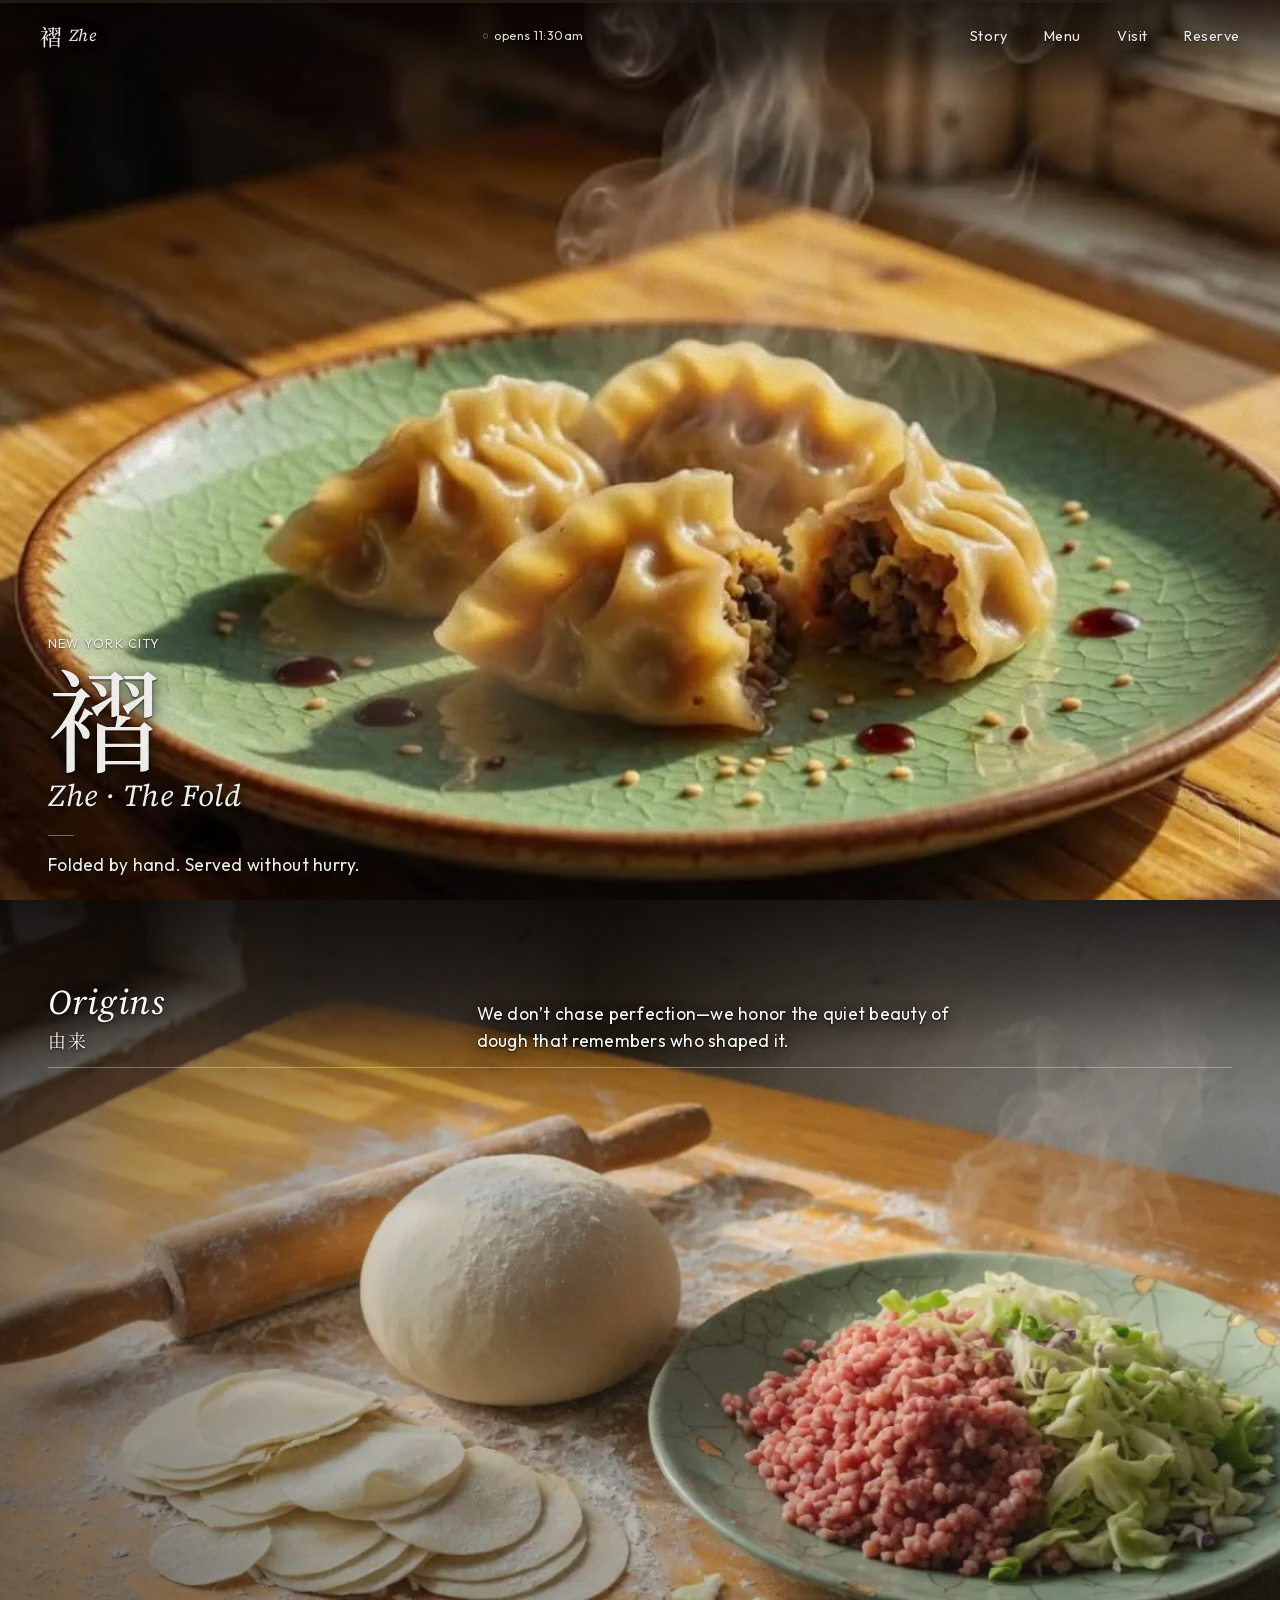
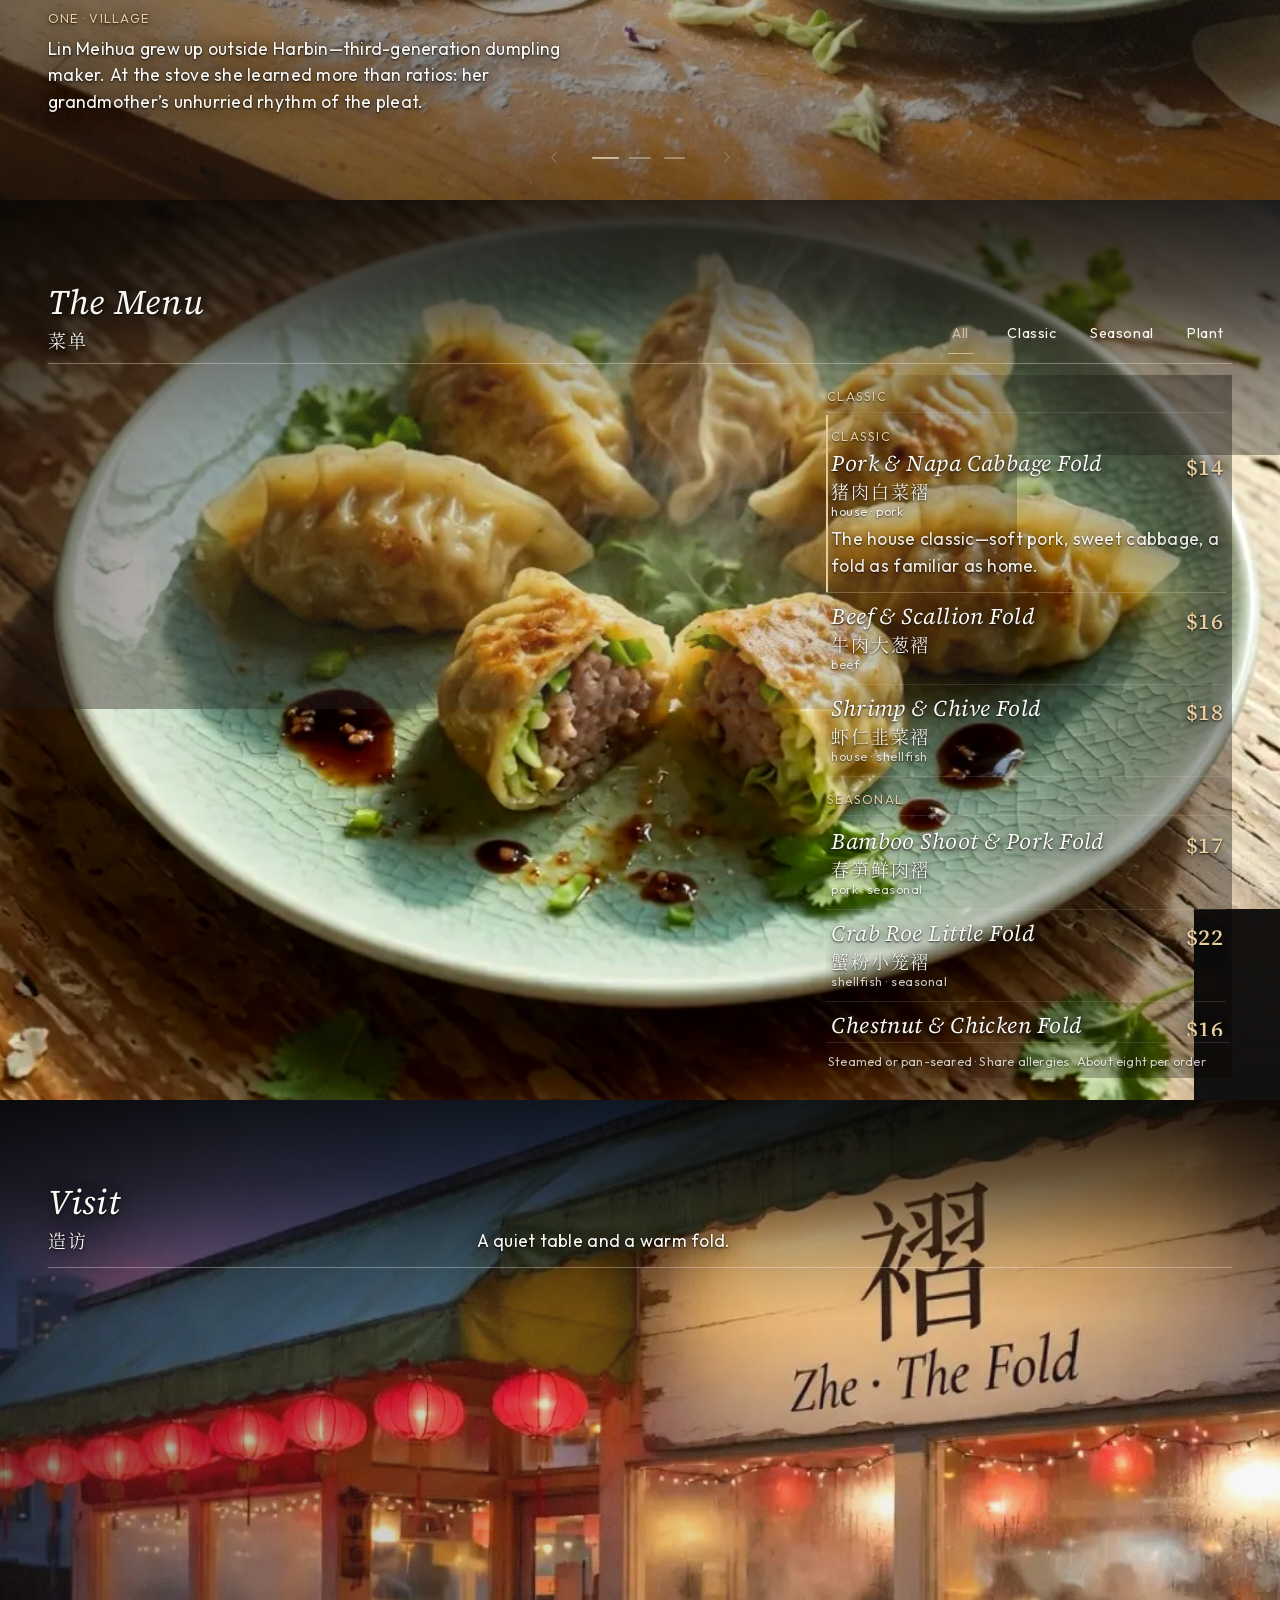
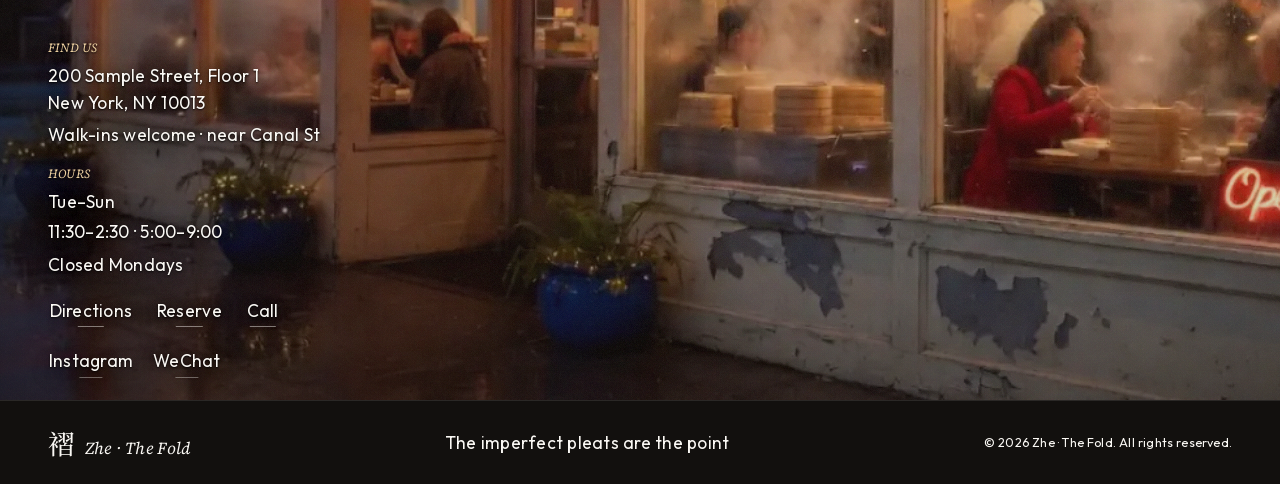
==== commit 59c58a11: "fix(menu): drop half-panel dock and heavy dimming Ledger fills stage under the head instead of locki" ====
--- a/index.html
+++ b/index.html
@@ -51,7 +51,7 @@
   <link
     rel="preload"
     as="image"
-    href="assets/hero-dumplings.webp?v=1784181000"
+    href="assets/hero-dumplings.webp?v=1784184000"
     type="image/webp"
     fetchpriority="high"
   />
@@ -73,18 +73,18 @@
   <link
     rel="preload"
     as="style"
-    href="assets/fonts/fonts.css?v=1784181000"
+    href="assets/fonts/fonts.css?v=1784184000"
   />
   <link
     rel="stylesheet"
-    href="assets/fonts/fonts.css?v=1784181000"
+    href="assets/fonts/fonts.css?v=1784184000"
     media="print"
     onload="this.media='all'"
   />
   <noscript>
-    <link rel="stylesheet" href="assets/fonts/fonts.css?v=1784181000" />
+    <link rel="stylesheet" href="assets/fonts/fonts.css?v=1784184000" />
   </noscript>
-  <link rel="stylesheet" href="styles.css?v=1784181000" />
+  <link rel="stylesheet" href="styles.css?v=1784184000" />
 </head>
 <body>
   <a class="skip-link" href="#menu">Skip to menu</a>
@@ -129,7 +129,7 @@
         <video
           class="hero-img hero-video"
           id="heroImg"
-          poster="assets/hero-dumplings.webp?v=1784181000"
+          poster="assets/hero-dumplings.webp?v=1784184000"
           width="1280"
           height="720"
           autoplay
@@ -141,12 +141,12 @@
           disableremoteplayback
           aria-label="Handmade dumplings on worn ceramic at Zhe · The Fold"
         >
-          <source src="assets/hero-loop.mp4?v=1784181000" type="video/mp4" />
+          <source src="assets/hero-loop.mp4?v=1784184000" type="video/mp4" />
         </video>
         <img
           class="hero-img hero-poster"
           id="heroPoster"
-          src="assets/hero-dumplings.webp?v=1784181000"
+          src="assets/hero-dumplings.webp?v=1784184000"
           alt=""
           width="1280"
           height="704"
@@ -185,8 +185,8 @@
     <section class="story panel" id="story">
       <div class="story-wall" id="storyWall" aria-hidden="true">
         <!-- eager: first Origins plate is LCP for this panel; lazy left a pale empty frame -->
-        <img class="story-wall-img is-active" id="storyWallA" src="assets/story-village.webp?v=1784181000" alt="" width="1400" height="787" loading="eager" decoding="async" fetchpriority="low" />
-        <img class="story-wall-img is-park-right" id="storyWallB" src="assets/story-village.webp?v=1784181000" alt="" width="1400" height="787" loading="lazy" decoding="async" />
+        <img class="story-wall-img is-active" id="storyWallA" src="assets/story-village.webp?v=1784184000" alt="" width="1400" height="787" loading="eager" decoding="async" fetchpriority="low" />
+        <img class="story-wall-img is-park-right" id="storyWallB" src="assets/story-village.webp?v=1784184000" alt="" width="1400" height="787" loading="lazy" decoding="async" />
         <div class="story-wall-veil"></div>
       </div>
 
@@ -233,8 +233,8 @@
     <!-- Menu: full-bleed plate + right/bottom ledger (hybrid menu list) -->
     <section class="menu panel" id="menu" data-tone="dark">
       <div class="menu-wall" id="menuWall" aria-hidden="true">
-        <img class="menu-wall-img is-active" id="wallImgA" src="assets/dish-pork.webp?v=1784181000" alt="" width="1000" height="1000" loading="lazy" decoding="async" />
-        <img class="menu-wall-img" id="wallImgB" src="assets/dish-pork.webp?v=1784181000" alt="" width="1000" height="1000" loading="lazy" decoding="async" />
+        <img class="menu-wall-img is-active" id="wallImgA" src="assets/dish-pork.webp?v=1784184000" alt="" width="1000" height="1000" loading="lazy" decoding="async" />
+        <img class="menu-wall-img" id="wallImgB" src="assets/dish-pork.webp?v=1784184000" alt="" width="1000" height="1000" loading="lazy" decoding="async" />
         <div class="menu-wall-veil"></div>
         <div class="menu-wall-grain"></div>
       </div>
@@ -287,7 +287,7 @@
         <video
           class="visit-wall-img visit-wall-video"
           id="visitVideo"
-          poster="assets/storefront.webp?v=1784181000"
+          poster="assets/storefront.webp?v=1784184000"
           width="1280"
           height="720"
           muted
@@ -298,12 +298,12 @@
           disableremoteplayback
           aria-label="Zhe · The Fold storefront at dusk"
         >
-          <source src="assets/storefront-loop.mp4?v=1784181000" type="video/mp4" />
+          <source src="assets/storefront-loop.mp4?v=1784184000" type="video/mp4" />
         </video>
         <img
           class="visit-wall-img visit-wall-poster"
           id="visitPoster"
-          src="assets/storefront.webp?v=1784181000"
+          src="assets/storefront.webp?v=1784184000"
           alt=""
           width="1400"
           height="787"
@@ -424,7 +424,7 @@
   <div class="toast" id="toast" role="status" aria-live="polite" hidden></div>
 
   <script type="application/ld+json" id="restaurantJsonLd"></script>
-  <script src="data.js?v=1784181000"></script>
-  <script src="script.js?v=1784181000"></script>
+  <script src="data.js?v=1784184000"></script>
+  <script src="script.js?v=1784184000"></script>
 </body>
 </html>
--- a/styles.css
+++ b/styles.css
@@ -1852,7 +1852,7 @@
   z-index: 3;
   opacity: 0.045;
   mix-blend-mode: soft-light;
-  background-image: url("assets/paper-texture.webp?v=1784181000");
+  background-image: url("assets/paper-texture.webp?v=1784184000");
   background-size: cover;
 }
 
@@ -2662,7 +2662,7 @@
   text-shadow: none;
 }
 
-/* Ledger column — floats over plate */
+/* Ledger column — floats over plate; type-shadow carries legibility */
 .menu-ledger {
   flex: 1 1 auto;
   min-height: 0;
@@ -2672,14 +2672,14 @@
   display: flex;
   flex-direction: column;
   gap: 0.35rem;
-  /* Soft reading band over photo */
   padding: 0.35rem 0.15rem 0.25rem 1.1rem;
+  /* Whisper of hold on the right — no slab */
   background: linear-gradient(
     90deg,
     transparent 0%,
-    rgba(8, 5, 4, 0.42) 12%,
-    rgba(8, 5, 4, 0.72) 38%,
-    rgba(8, 5, 4, 0.82) 100%
+    rgba(8, 5, 4, 0.12) 28%,
+    rgba(8, 5, 4, 0.28) 70%,
+    rgba(8, 5, 4, 0.36) 100%
   );
   border-radius: 0;
 }
@@ -2892,23 +2892,23 @@
   letter-spacing: var(--type-body-track);
 }
 
-/* Stronger plate scrim under ledger band (desktop) */
+/* Desktop: light right hold for ledger column; base panel-veil does the rest */
 .menu-wall-veil {
   background:
     linear-gradient(
       to right,
       transparent 0%,
-      transparent 42%,
-      rgba(8, 5, 4, 0.35) 62%,
-      rgba(8, 5, 4, 0.72) 100%
+      transparent 52%,
+      rgba(8, 5, 4, 0.14) 72%,
+      rgba(8, 5, 4, 0.32) 100%
     ),
     var(--panel-veil);
 }
 
 @media (max-width: 900px) {
   /*
-   * Phone / narrow: plate owns the top; ledger docks below (~55%).
-   * Stage is a column: head → flexible air (plate) → ledger.
+   * Phone / narrow: head on top, ledger fills remaining stage.
+   * Plate shows through — no half-panel dock, no black slab.
    */
   .menu-stage {
     display: flex;
@@ -2947,19 +2947,13 @@
   .menu-ledger {
     width: 100%;
     margin-left: 0;
-    margin-top: auto;
-    flex: 0 0 auto;
-    height: 55%;
-    max-height: 55%;
-    min-height: 12rem;
-    padding: 0.75rem 0.2rem 0.25rem;
-    background: linear-gradient(
-      to top,
-      rgba(8, 5, 4, 0.94) 0%,
-      rgba(8, 5, 4, 0.88) 42%,
-      rgba(8, 5, 4, 0.55) 78%,
-      rgba(8, 5, 4, 0.2) 100%
-    );
+    margin-top: 0;
+    flex: 1 1 auto;
+    height: auto;
+    max-height: none;
+    min-height: 0;
+    padding: 0.35rem 0.2rem 0.2rem;
+    background: transparent;
   }
 
   .menu-list-view {
@@ -2971,15 +2965,9 @@
     padding-right: 0.15rem;
   }
 
+  /* Rely on shared panel-veil-mobile — no extra bottom mud */
   .menu-wall-veil {
-    background:
-      linear-gradient(
-        to top,
-        rgba(8, 5, 4, 0.82) 0%,
-        rgba(8, 5, 4, 0.35) 38%,
-        transparent 62%
-      ),
-      var(--panel-veil-mobile, var(--panel-veil));
+    background: var(--panel-veil-mobile, var(--panel-veil));
   }
 
   .menu-list-item {
@@ -2991,6 +2979,11 @@
     column-gap: 0.65rem;
     row-gap: 0.1rem;
     padding: 0.55rem 0.1rem 0.55rem 0.25rem;
+    /* Plate shows through — type holds itself */
+    text-shadow:
+      0 1px 2px rgba(0, 0, 0, 0.85),
+      0 2px 14px rgba(0, 0, 0, 0.62),
+      0 0 1px rgba(0, 0, 0, 0.9);
   }
 
   .menu-list-item.is-active {
@@ -3029,12 +3022,7 @@
   }
 }
 
-@media (max-width: 768px) {
-  .menu-ledger {
-    height: 56%;
-    max-height: 56%;
-  }
-}
+
 
 
 /* ── Visit — storefront is the dish (same stage grammar as Story / Menu) ── */
@@ -3998,15 +3986,14 @@
     height: min(44%, 12.5rem);
   }
 
-  /* Menu head is stacked (title + filters/tools) — taller, denser scrim */
+  /* Menu head — soft top hold only (title + filters), not a mud curtain */
   .menu-wall-veil::before {
-    height: min(52%, 16.5rem);
+    height: min(38%, 11rem);
     background: linear-gradient(
       to bottom,
-      rgba(5, 3, 2, 0.88) 0%,
-      rgba(8, 5, 4, 0.68) 32%,
-      rgba(10, 7, 5, 0.38) 58%,
-      rgba(12, 8, 6, 0.12) 78%,
+      rgba(5, 3, 2, 0.55) 0%,
+      rgba(8, 5, 4, 0.28) 42%,
+      rgba(10, 7, 5, 0.08) 72%,
       transparent 100%
     );
   }
@@ -4100,8 +4087,6 @@
   .visit[data-tone="light"] .visit-wall-veil {
     background: var(--panel-veil-mobile-light);
   }
-
-  /* Phone menu veil: plate on top, ledger scrim from hybrid block */
 
   /* ── Visit mobile — Origins rhythm: head top, photo mid, caption bottom ── */
   .visit {
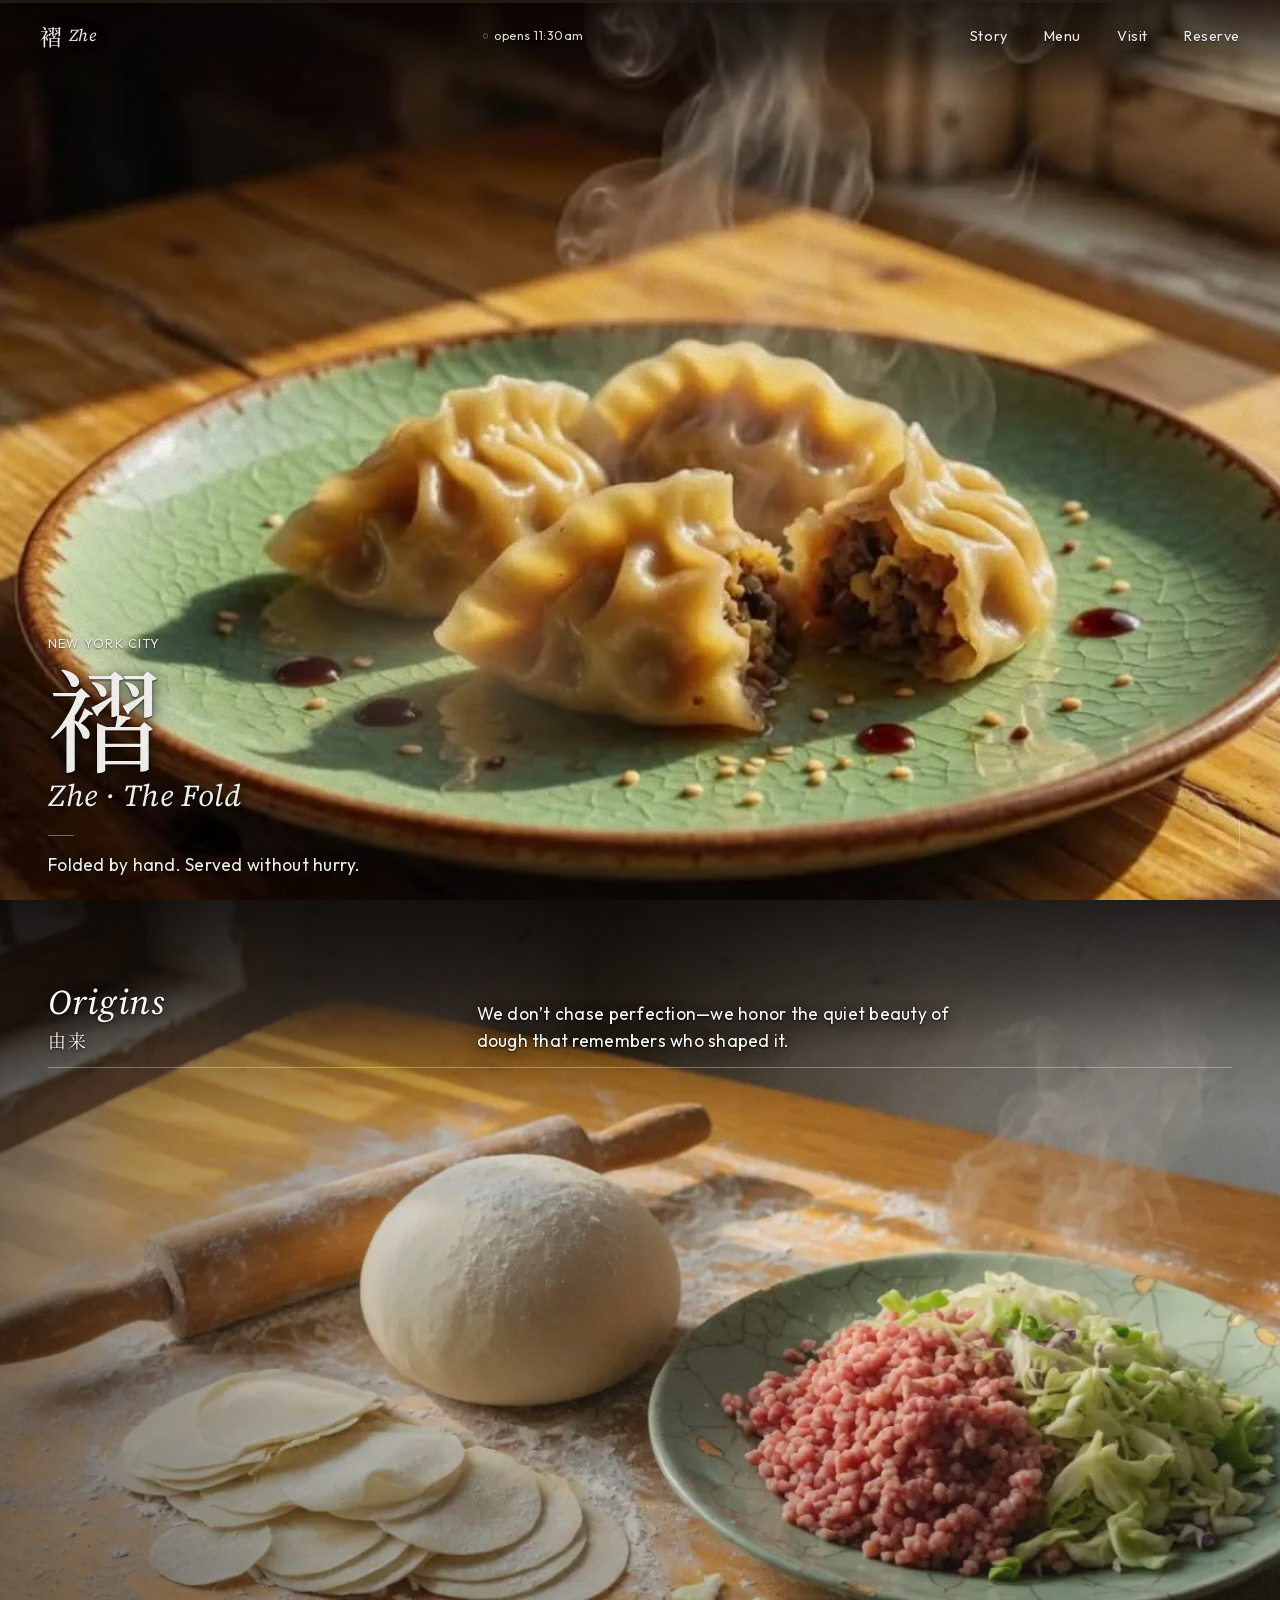
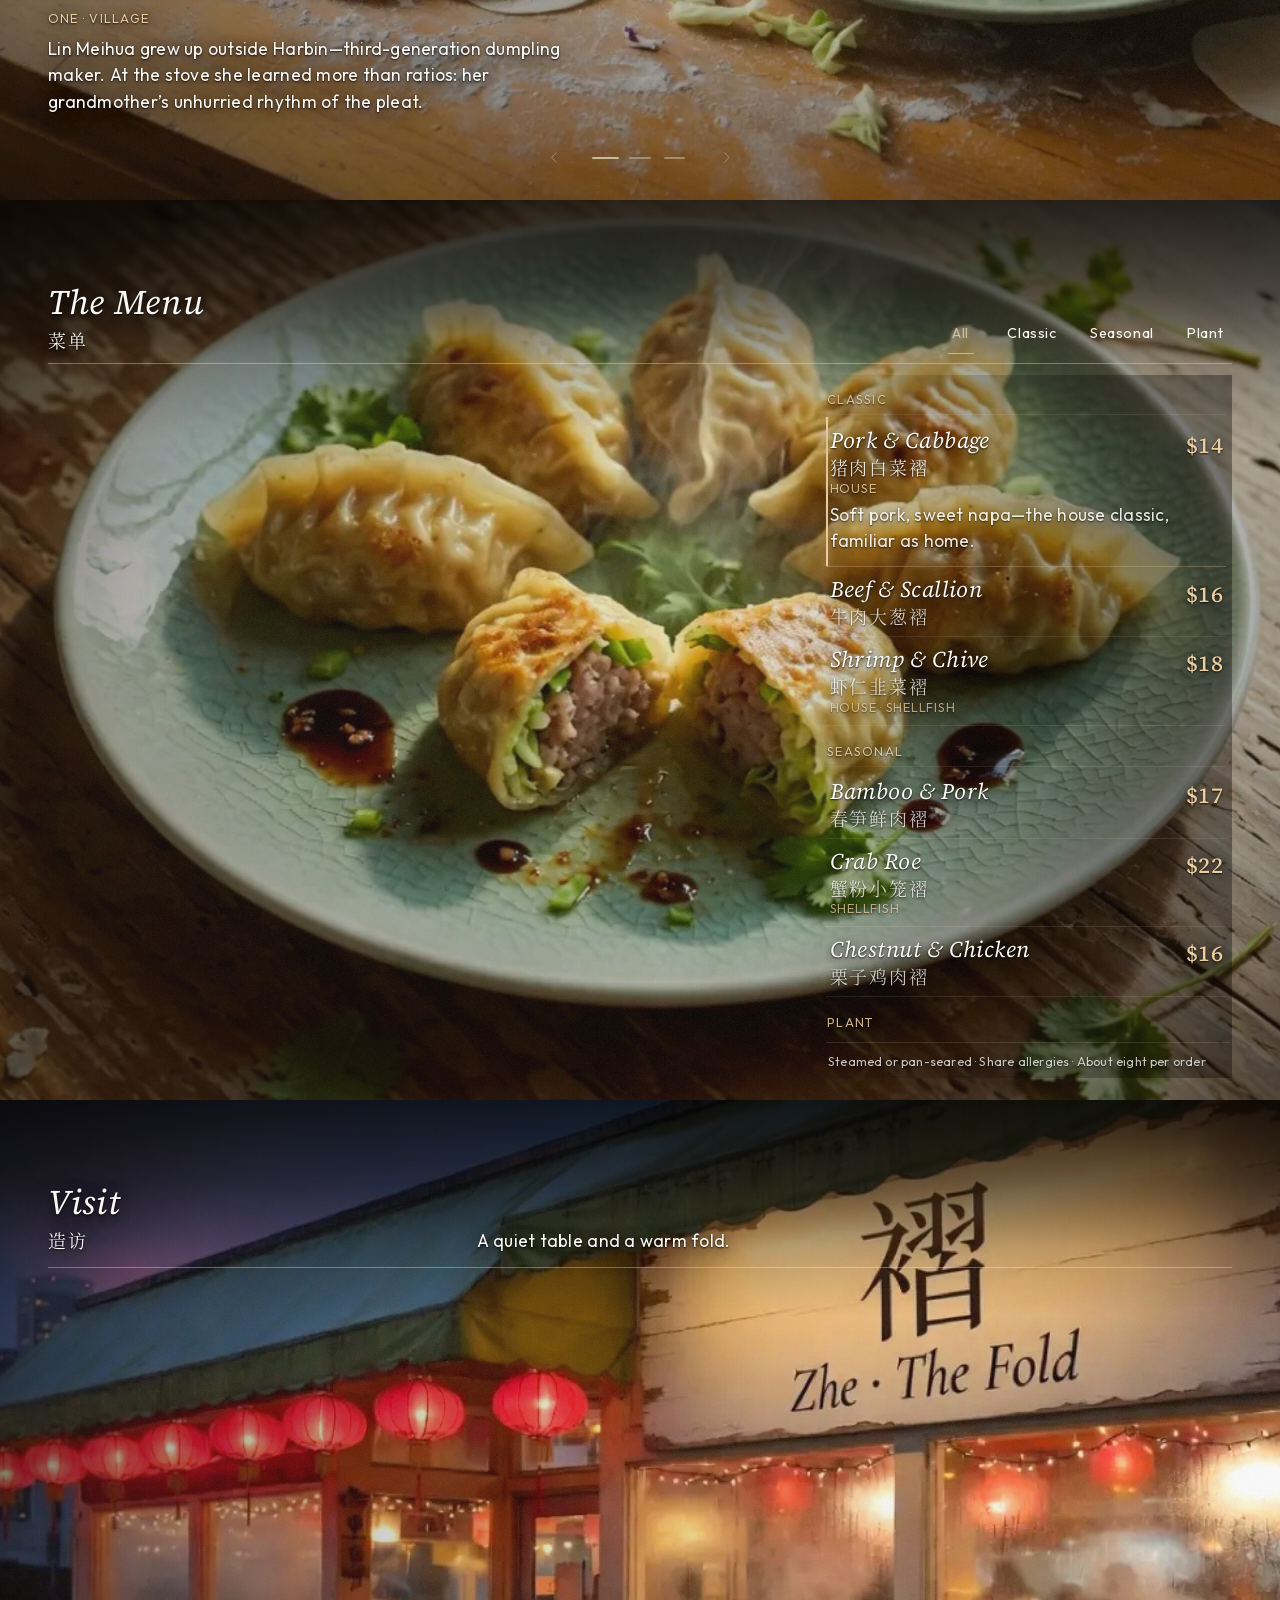
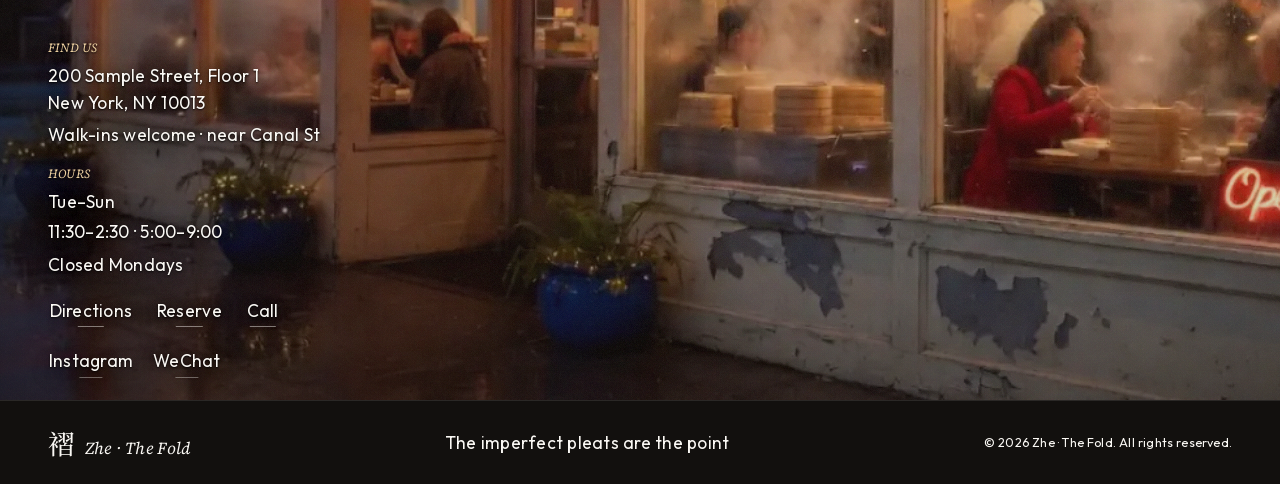
==== commit 4a189c8c: "fix(menu): cut list repetition and tighten ledger rows Drop trailing Fold stamp and protein restatem" ====
--- a/index.html
+++ b/index.html
@@ -51,7 +51,7 @@
   <link
     rel="preload"
     as="image"
-    href="assets/hero-dumplings.webp?v=1784184000"
+    href="assets/hero-dumplings.webp?v=1784185200"
     type="image/webp"
     fetchpriority="high"
   />
@@ -73,18 +73,18 @@
   <link
     rel="preload"
     as="style"
-    href="assets/fonts/fonts.css?v=1784184000"
+    href="assets/fonts/fonts.css?v=1784185200"
   />
   <link
     rel="stylesheet"
-    href="assets/fonts/fonts.css?v=1784184000"
+    href="assets/fonts/fonts.css?v=1784185200"
     media="print"
     onload="this.media='all'"
   />
   <noscript>
-    <link rel="stylesheet" href="assets/fonts/fonts.css?v=1784184000" />
+    <link rel="stylesheet" href="assets/fonts/fonts.css?v=1784185200" />
   </noscript>
-  <link rel="stylesheet" href="styles.css?v=1784184000" />
+  <link rel="stylesheet" href="styles.css?v=1784185200" />
 </head>
 <body>
   <a class="skip-link" href="#menu">Skip to menu</a>
@@ -129,7 +129,7 @@
         <video
           class="hero-img hero-video"
           id="heroImg"
-          poster="assets/hero-dumplings.webp?v=1784184000"
+          poster="assets/hero-dumplings.webp?v=1784185200"
           width="1280"
           height="720"
           autoplay
@@ -141,12 +141,12 @@
           disableremoteplayback
           aria-label="Handmade dumplings on worn ceramic at Zhe · The Fold"
         >
-          <source src="assets/hero-loop.mp4?v=1784184000" type="video/mp4" />
+          <source src="assets/hero-loop.mp4?v=1784185200" type="video/mp4" />
         </video>
         <img
           class="hero-img hero-poster"
           id="heroPoster"
-          src="assets/hero-dumplings.webp?v=1784184000"
+          src="assets/hero-dumplings.webp?v=1784185200"
           alt=""
           width="1280"
           height="704"
@@ -185,8 +185,8 @@
     <section class="story panel" id="story">
       <div class="story-wall" id="storyWall" aria-hidden="true">
         <!-- eager: first Origins plate is LCP for this panel; lazy left a pale empty frame -->
-        <img class="story-wall-img is-active" id="storyWallA" src="assets/story-village.webp?v=1784184000" alt="" width="1400" height="787" loading="eager" decoding="async" fetchpriority="low" />
-        <img class="story-wall-img is-park-right" id="storyWallB" src="assets/story-village.webp?v=1784184000" alt="" width="1400" height="787" loading="lazy" decoding="async" />
+        <img class="story-wall-img is-active" id="storyWallA" src="assets/story-village.webp?v=1784185200" alt="" width="1400" height="787" loading="eager" decoding="async" fetchpriority="low" />
+        <img class="story-wall-img is-park-right" id="storyWallB" src="assets/story-village.webp?v=1784185200" alt="" width="1400" height="787" loading="lazy" decoding="async" />
         <div class="story-wall-veil"></div>
       </div>
 
@@ -233,8 +233,8 @@
     <!-- Menu: full-bleed plate + right/bottom ledger (hybrid menu list) -->
     <section class="menu panel" id="menu" data-tone="dark">
       <div class="menu-wall" id="menuWall" aria-hidden="true">
-        <img class="menu-wall-img is-active" id="wallImgA" src="assets/dish-pork.webp?v=1784184000" alt="" width="1000" height="1000" loading="lazy" decoding="async" />
-        <img class="menu-wall-img" id="wallImgB" src="assets/dish-pork.webp?v=1784184000" alt="" width="1000" height="1000" loading="lazy" decoding="async" />
+        <img class="menu-wall-img is-active" id="wallImgA" src="assets/dish-pork.webp?v=1784185200" alt="" width="1000" height="1000" loading="lazy" decoding="async" />
+        <img class="menu-wall-img" id="wallImgB" src="assets/dish-pork.webp?v=1784185200" alt="" width="1000" height="1000" loading="lazy" decoding="async" />
         <div class="menu-wall-veil"></div>
         <div class="menu-wall-grain"></div>
       </div>
@@ -287,7 +287,7 @@
         <video
           class="visit-wall-img visit-wall-video"
           id="visitVideo"
-          poster="assets/storefront.webp?v=1784184000"
+          poster="assets/storefront.webp?v=1784185200"
           width="1280"
           height="720"
           muted
@@ -298,12 +298,12 @@
           disableremoteplayback
           aria-label="Zhe · The Fold storefront at dusk"
         >
-          <source src="assets/storefront-loop.mp4?v=1784184000" type="video/mp4" />
+          <source src="assets/storefront-loop.mp4?v=1784185200" type="video/mp4" />
         </video>
         <img
           class="visit-wall-img visit-wall-poster"
           id="visitPoster"
-          src="assets/storefront.webp?v=1784184000"
+          src="assets/storefront.webp?v=1784185200"
           alt=""
           width="1400"
           height="787"
@@ -424,7 +424,7 @@
   <div class="toast" id="toast" role="status" aria-live="polite" hidden></div>
 
   <script type="application/ld+json" id="restaurantJsonLd"></script>
-  <script src="data.js?v=1784184000"></script>
-  <script src="script.js?v=1784184000"></script>
+  <script src="data.js?v=1784185200"></script>
+  <script src="script.js?v=1784185200"></script>
 </body>
 </html>
--- a/styles.css
+++ b/styles.css
@@ -1852,7 +1852,7 @@
   z-index: 3;
   opacity: 0.045;
   mix-blend-mode: soft-light;
-  background-image: url("assets/paper-texture.webp?v=1784184000");
+  background-image: url("assets/paper-texture.webp?v=1784185200");
   background-size: cover;
 }
 
@@ -2724,26 +2724,25 @@
   letter-spacing: var(--type-kicker-track);
   text-transform: uppercase;
   color: var(--tone-accent);
-  opacity: 0.95;
-  padding: 0.15rem 0.1rem 0.35rem;
-  border-bottom: 1px solid rgba(250, 246, 240, 0.12);
-}
-
-/* Row — compact by default; expands when active */
+  opacity: 0.88;
+  padding: 0.35rem 0.1rem 0.28rem;
+  border-bottom: 1px solid rgba(250, 246, 240, 0.1);
+}
+
+/* Row — en · price / cn; optional House·Shellfish meta; desc when active */
 .menu-list-item {
   display: grid;
   grid-template-columns: minmax(0, 1fr) auto;
   grid-template-areas:
     "en price"
-    "cn price"
-    "proteins proteins";
+    "cn price";
   column-gap: 0.85rem;
-  row-gap: 0.12rem;
+  row-gap: 0.06rem;
   align-items: baseline;
-  padding: 0.62rem 0.2rem 0.62rem 0.35rem;
+  padding: 0.55rem 0.2rem 0.55rem 0.25rem;
   margin: 0;
   border: none;
-  border-bottom: 1px solid rgba(242, 235, 224, 0.12);
+  border-bottom: 1px solid rgba(242, 235, 224, 0.1);
   border-radius: 0;
   background: transparent;
   cursor: pointer;
@@ -2754,19 +2753,15 @@
   touch-action: manipulation;
 }
 
+.menu-list-item.has-meta {
+  grid-template-areas:
+    "en price"
+    "cn price"
+    "meta meta";
+}
+
 .menu-list-item.is-hidden {
   display: none !important;
-}
-
-.menu-list-item .list-cat {
-  display: none;
-  grid-area: cat;
-  font-family: var(--font-ui);
-  font-size: var(--type-ui-sm);
-  letter-spacing: var(--type-kicker-track);
-  text-transform: uppercase;
-  color: var(--tone-accent);
-  margin: 0 0 0.1rem;
 }
 
 .menu-list-item .list-en {
@@ -2801,17 +2796,19 @@
   font-size: var(--type-list-cn);
   line-height: var(--type-lh-ui);
   min-width: 0;
-  opacity: 0.95;
-}
-
-.menu-list-item .list-proteins {
-  grid-area: proteins;
+  opacity: 0.78;
+}
+
+.menu-list-item .list-meta {
+  grid-area: meta;
   font-family: var(--font-ui);
   font-size: var(--type-ui-sm);
-  letter-spacing: 0.04em;
-  color: var(--tone-fg);
-  opacity: 0.78;
-  line-height: 1.35;
+  letter-spacing: 0.06em;
+  text-transform: uppercase;
+  color: var(--tone-accent);
+  opacity: 0.72;
+  line-height: 1.3;
+  margin-top: 0.08rem;
 }
 
 .menu-list-item .list-desc {
@@ -2822,22 +2819,20 @@
   line-height: var(--type-lh-body);
   letter-spacing: var(--type-body-track);
   color: var(--tone-fg);
-  opacity: 0.92;
-  margin: 0.2rem 0 0;
-  max-width: 36rem;
-}
-
-/* Expanded active row — full menu detail */
+  opacity: 0.9;
+  margin: 0.22rem 0 0;
+  max-width: 32rem;
+}
+
+/* Active — name, price, cn, optional meta, then one-line desc */
 .menu-list-item.is-active {
   grid-template-areas:
-    "cat cat"
     "en price"
     "cn price"
-    "proteins proteins"
     "desc desc";
-  padding-top: 0.75rem;
-  padding-bottom: 0.8rem;
-  border-bottom-color: rgba(201, 184, 150, 0.35);
+  padding-top: 0.65rem;
+  padding-bottom: 0.7rem;
+  border-bottom-color: rgba(201, 184, 150, 0.32);
   box-shadow: inset 2px 0 0 var(--tone-accent);
   background: linear-gradient(
     90deg,
@@ -2846,8 +2841,12 @@
   );
 }
 
-.menu-list-item.is-active .list-cat {
-  display: block;
+.menu-list-item.is-active.has-meta {
+  grid-template-areas:
+    "en price"
+    "cn price"
+    "meta meta"
+    "desc desc";
 }
 
 .menu-list-item.is-active .list-desc {
@@ -2858,8 +2857,12 @@
   color: var(--tone-fg);
 }
 
-.menu-list-item.is-active .list-proteins {
-  opacity: 0.9;
+.menu-list-item.is-active .list-cn {
+  opacity: 0.88;
+}
+
+.menu-list-item.is-active .list-meta {
+  opacity: 0.85;
 }
 
 .menu-list-item:hover:not(.is-active),
@@ -2988,13 +2991,19 @@
 
   .menu-list-item.is-active {
     grid-template-areas:
-      "cat cat"
       "en price"
       "cn price"
-      "proteins proteins"
       "desc desc";
     padding-top: 0.65rem;
     padding-bottom: 0.7rem;
+  }
+
+  .menu-list-item.is-active.has-meta {
+    grid-template-areas:
+      "en price"
+      "cn price"
+      "meta meta"
+      "desc desc";
   }
 
   .menu-list-item .list-en {
@@ -3012,8 +3021,8 @@
     -webkit-line-clamp: unset;
   }
 
-  .menu-list-item .list-proteins {
-    font-size: 0.72rem;
+  .menu-list-item .list-meta {
+    font-size: 0.68rem;
   }
 
   .menu-note {
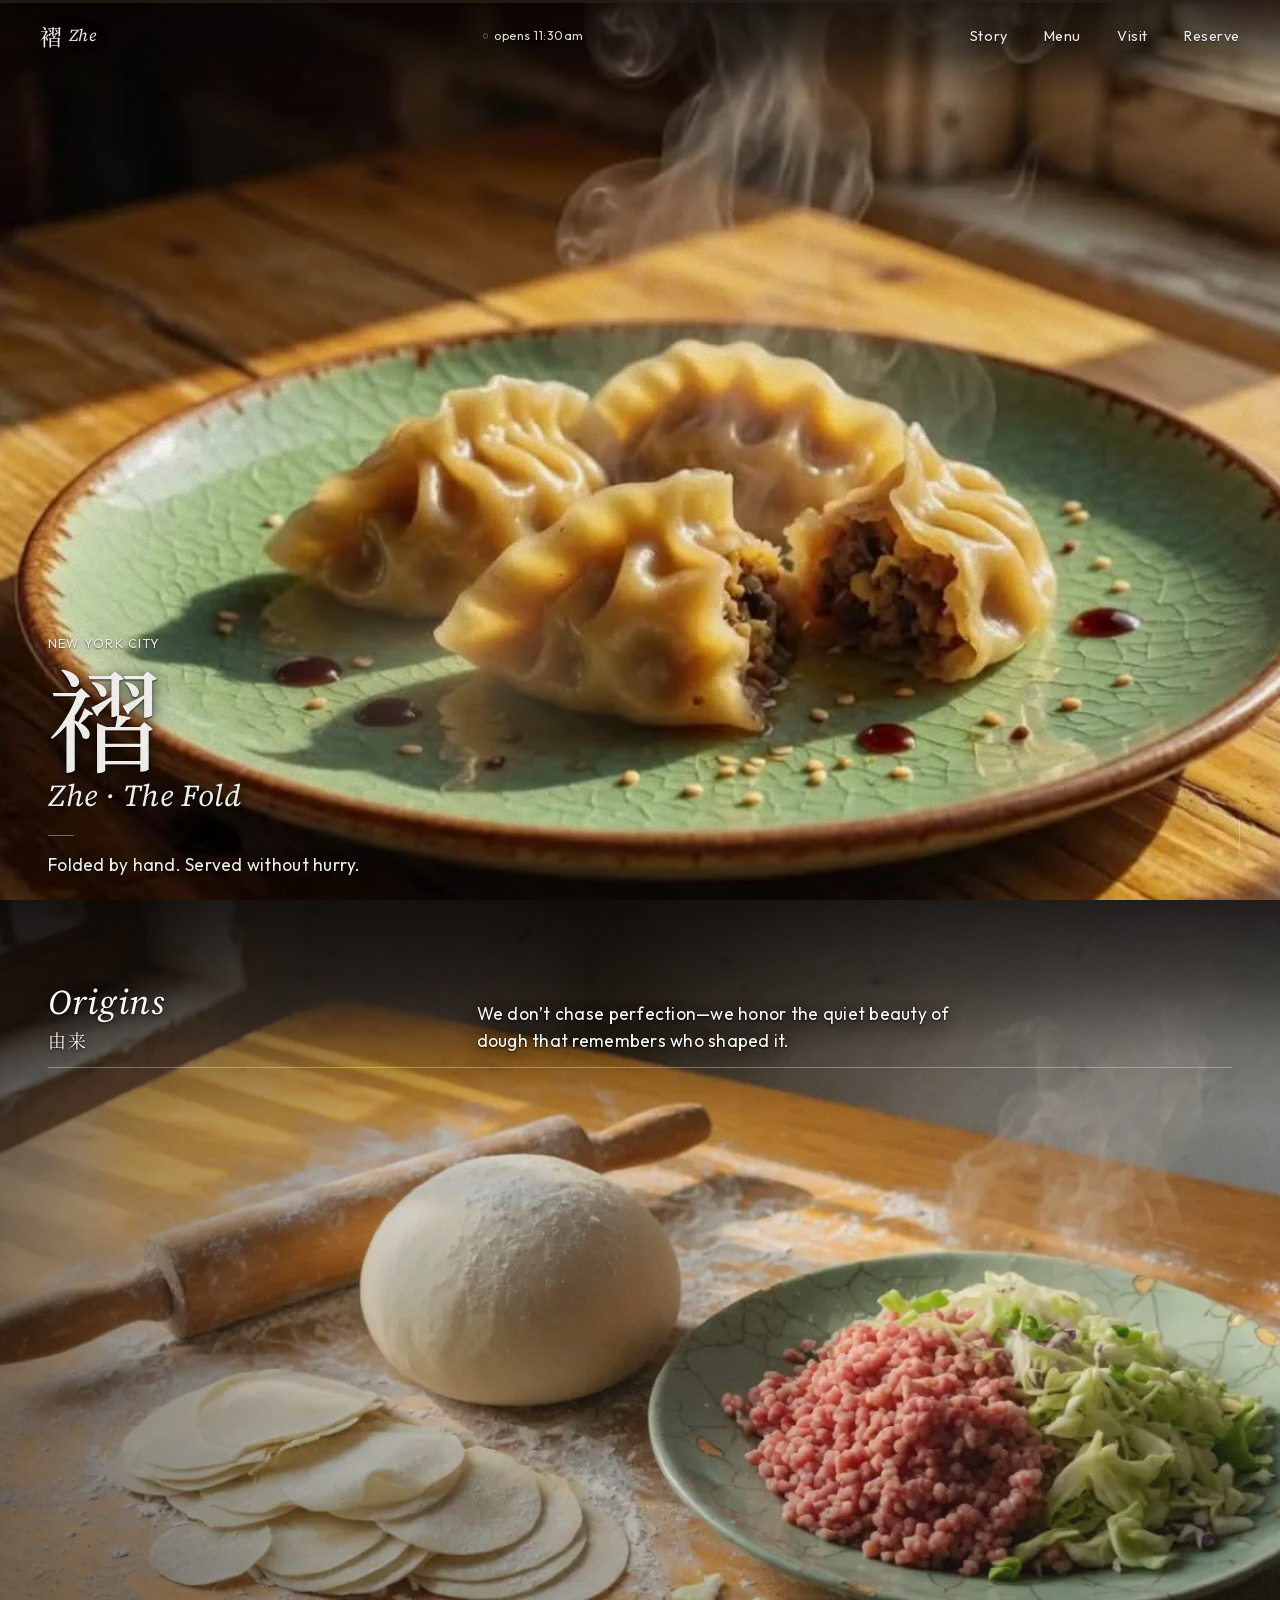
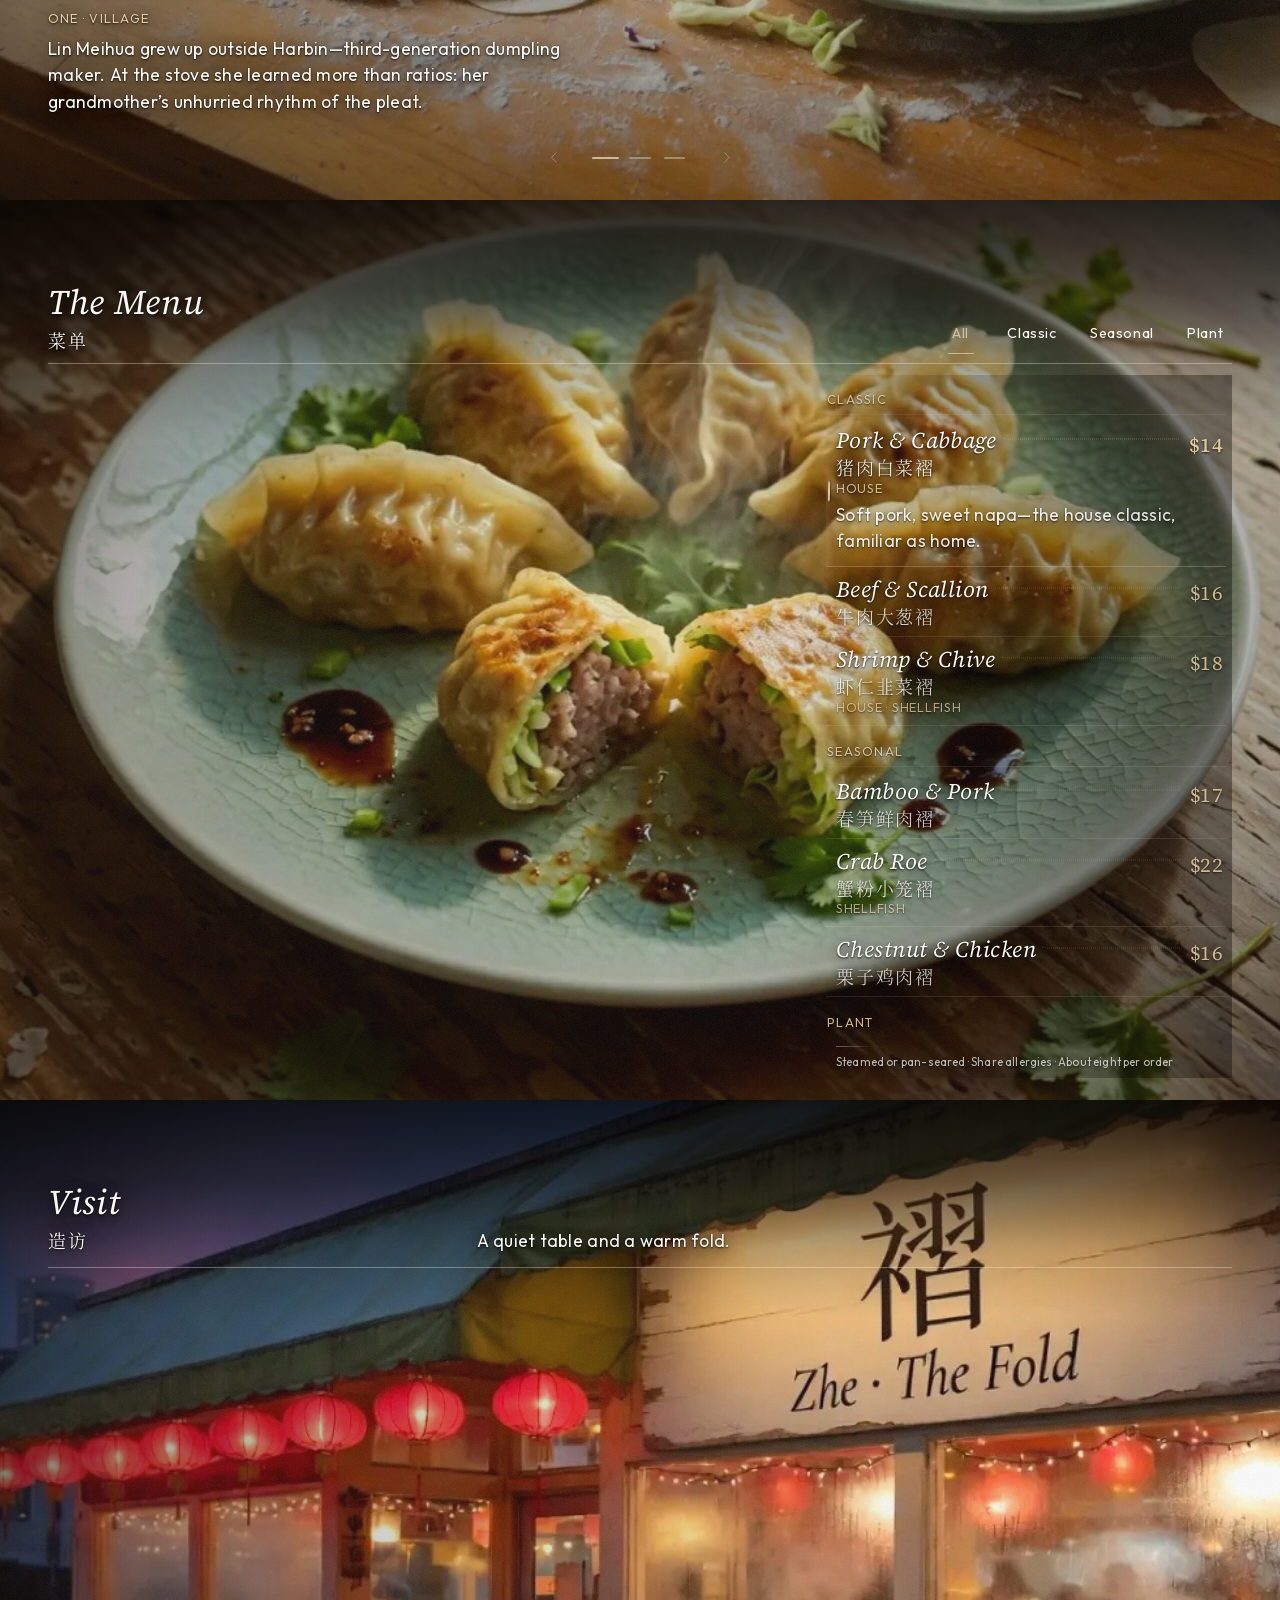
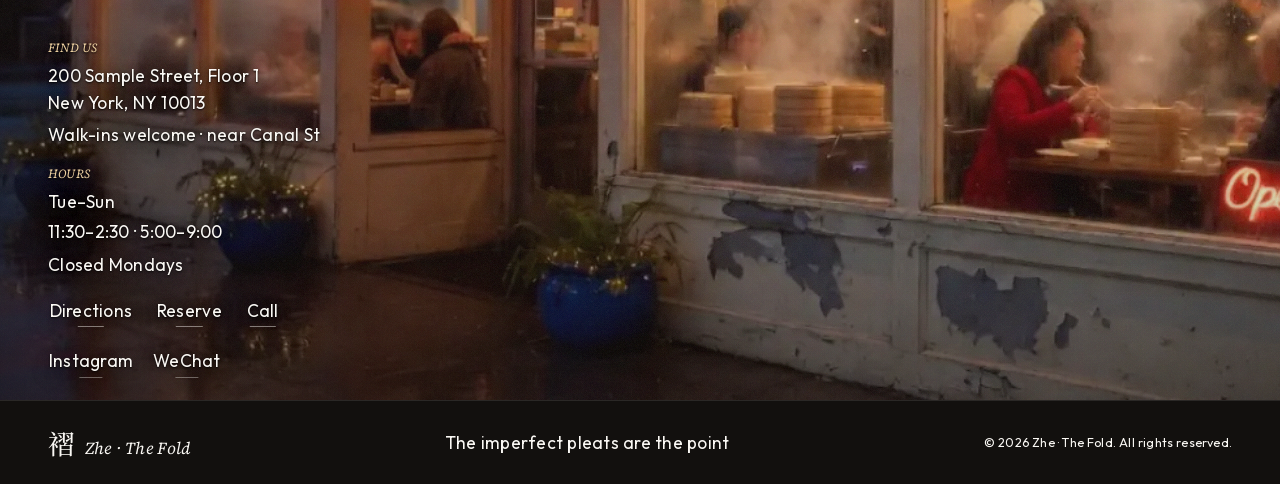
==== commit 2c8c3882: "style(menu): Phase A ledger craft — leaders, crease, colophon Print-menu dotted leaders name→price; " ====
--- a/index.html
+++ b/index.html
@@ -51,7 +51,7 @@
   <link
     rel="preload"
     as="image"
-    href="assets/hero-dumplings.webp?v=1784185200"
+    href="assets/hero-dumplings.webp?v=1784186800"
     type="image/webp"
     fetchpriority="high"
   />
@@ -73,18 +73,18 @@
   <link
     rel="preload"
     as="style"
-    href="assets/fonts/fonts.css?v=1784185200"
+    href="assets/fonts/fonts.css?v=1784186800"
   />
   <link
     rel="stylesheet"
-    href="assets/fonts/fonts.css?v=1784185200"
+    href="assets/fonts/fonts.css?v=1784186800"
     media="print"
     onload="this.media='all'"
   />
   <noscript>
-    <link rel="stylesheet" href="assets/fonts/fonts.css?v=1784185200" />
+    <link rel="stylesheet" href="assets/fonts/fonts.css?v=1784186800" />
   </noscript>
-  <link rel="stylesheet" href="styles.css?v=1784185200" />
+  <link rel="stylesheet" href="styles.css?v=1784186800" />
 </head>
 <body>
   <a class="skip-link" href="#menu">Skip to menu</a>
@@ -129,7 +129,7 @@
         <video
           class="hero-img hero-video"
           id="heroImg"
-          poster="assets/hero-dumplings.webp?v=1784185200"
+          poster="assets/hero-dumplings.webp?v=1784186800"
           width="1280"
           height="720"
           autoplay
@@ -141,12 +141,12 @@
           disableremoteplayback
           aria-label="Handmade dumplings on worn ceramic at Zhe · The Fold"
         >
-          <source src="assets/hero-loop.mp4?v=1784185200" type="video/mp4" />
+          <source src="assets/hero-loop.mp4?v=1784186800" type="video/mp4" />
         </video>
         <img
           class="hero-img hero-poster"
           id="heroPoster"
-          src="assets/hero-dumplings.webp?v=1784185200"
+          src="assets/hero-dumplings.webp?v=1784186800"
           alt=""
           width="1280"
           height="704"
@@ -185,8 +185,8 @@
     <section class="story panel" id="story">
       <div class="story-wall" id="storyWall" aria-hidden="true">
         <!-- eager: first Origins plate is LCP for this panel; lazy left a pale empty frame -->
-        <img class="story-wall-img is-active" id="storyWallA" src="assets/story-village.webp?v=1784185200" alt="" width="1400" height="787" loading="eager" decoding="async" fetchpriority="low" />
-        <img class="story-wall-img is-park-right" id="storyWallB" src="assets/story-village.webp?v=1784185200" alt="" width="1400" height="787" loading="lazy" decoding="async" />
+        <img class="story-wall-img is-active" id="storyWallA" src="assets/story-village.webp?v=1784186800" alt="" width="1400" height="787" loading="eager" decoding="async" fetchpriority="low" />
+        <img class="story-wall-img is-park-right" id="storyWallB" src="assets/story-village.webp?v=1784186800" alt="" width="1400" height="787" loading="lazy" decoding="async" />
         <div class="story-wall-veil"></div>
       </div>
 
@@ -233,8 +233,8 @@
     <!-- Menu: full-bleed plate + right/bottom ledger (hybrid menu list) -->
     <section class="menu panel" id="menu" data-tone="dark">
       <div class="menu-wall" id="menuWall" aria-hidden="true">
-        <img class="menu-wall-img is-active" id="wallImgA" src="assets/dish-pork.webp?v=1784185200" alt="" width="1000" height="1000" loading="lazy" decoding="async" />
-        <img class="menu-wall-img" id="wallImgB" src="assets/dish-pork.webp?v=1784185200" alt="" width="1000" height="1000" loading="lazy" decoding="async" />
+        <img class="menu-wall-img is-active" id="wallImgA" src="assets/dish-pork.webp?v=1784186800" alt="" width="1000" height="1000" loading="lazy" decoding="async" />
+        <img class="menu-wall-img" id="wallImgB" src="assets/dish-pork.webp?v=1784186800" alt="" width="1000" height="1000" loading="lazy" decoding="async" />
         <div class="menu-wall-veil"></div>
         <div class="menu-wall-grain"></div>
       </div>
@@ -287,7 +287,7 @@
         <video
           class="visit-wall-img visit-wall-video"
           id="visitVideo"
-          poster="assets/storefront.webp?v=1784185200"
+          poster="assets/storefront.webp?v=1784186800"
           width="1280"
           height="720"
           muted
@@ -298,12 +298,12 @@
           disableremoteplayback
           aria-label="Zhe · The Fold storefront at dusk"
         >
-          <source src="assets/storefront-loop.mp4?v=1784185200" type="video/mp4" />
+          <source src="assets/storefront-loop.mp4?v=1784186800" type="video/mp4" />
         </video>
         <img
           class="visit-wall-img visit-wall-poster"
           id="visitPoster"
-          src="assets/storefront.webp?v=1784185200"
+          src="assets/storefront.webp?v=1784186800"
           alt=""
           width="1400"
           height="787"
@@ -424,7 +424,7 @@
   <div class="toast" id="toast" role="status" aria-live="polite" hidden></div>
 
   <script type="application/ld+json" id="restaurantJsonLd"></script>
-  <script src="data.js?v=1784185200"></script>
-  <script src="script.js?v=1784185200"></script>
+  <script src="data.js?v=1784186800"></script>
+  <script src="script.js?v=1784186800"></script>
 </body>
 </html>
--- a/styles.css
+++ b/styles.css
@@ -1852,7 +1852,7 @@
   z-index: 3;
   opacity: 0.045;
   mix-blend-mode: soft-light;
-  background-image: url("assets/paper-texture.webp?v=1784185200");
+  background-image: url("assets/paper-texture.webp?v=1784186800");
   background-size: cover;
 }
 
@@ -2513,19 +2513,7 @@
   display: none;
 }
 
-/* Ops note only when reading the full list */
-.menu.is-list-view .menu-note {
-  display: flex;
-  max-width: min(36rem, 100%);
-  width: 100%;
-  margin-top: 0.35rem;
-  padding: 0.55rem 0.1rem 0;
-  border-top: 1px solid var(--tone-line);
-  color: var(--tone-fg);
-  opacity: 1;
-  font-size: var(--type-ui-sm);
-  text-shadow: var(--tone-shadow-soft);
-}
+/* Legacy list-mode note — hybrid ledger owns .menu-note colophon */
 
 /*
  * List backdrop: SAME geometry as photo mode (scale/origin/filter locked).
@@ -2570,32 +2558,7 @@
   background: var(--tone-accent);
 }
 
-/* Ops note: list view only — photo view stays plate + thumbs */
-.menu-note {
-  display: none;
-  flex-shrink: 0;
-  flex-direction: column;
-  flex-wrap: wrap;
-  gap: 0.15rem 1rem;
-  padding-top: 0.55rem;
-  margin-top: 0.35rem;
-  border-top: 1px solid var(--tone-line);
-  color: var(--tone-fg);
-  opacity: 1;
-  font-size: var(--type-ui-sm);
-  text-shadow: var(--tone-shadow);
-  transition: color 0.45s var(--ease-soft), border-color 0.45s var(--ease-soft);
-}
-
-.menu-note .en {
-  font-family: var(--font-ui);
-  font-style: normal;
-  font-weight: 400;
-  font-size: var(--type-ui-sm);
-  letter-spacing: var(--type-body-track);
-  color: var(--tone-fg);
-  opacity: 0.9;
-}
+/* .menu-note — colophon styles live in the ledger hybrid block below */
 
 
 /* ═══════════════════════════════════════════
@@ -2729,17 +2692,18 @@
   border-bottom: 1px solid rgba(250, 246, 240, 0.1);
 }
 
-/* Row — en · price / cn; optional House·Shellfish meta; desc when active */
+/* Row — name leads, price confirms; leader dots fill the gutter (print menu) */
 .menu-list-item {
+  position: relative;
   display: grid;
   grid-template-columns: minmax(0, 1fr) auto;
   grid-template-areas:
     "en price"
     "cn price";
-  column-gap: 0.85rem;
+  column-gap: 0.55rem;
   row-gap: 0.06rem;
   align-items: baseline;
-  padding: 0.55rem 0.2rem 0.55rem 0.25rem;
+  padding: 0.55rem 0.15rem 0.55rem 0.65rem;
   margin: 0;
   border: none;
   border-bottom: 1px solid rgba(242, 235, 224, 0.1);
@@ -2748,7 +2712,9 @@
   cursor: pointer;
   color: var(--tone-fg);
   text-shadow: var(--tone-shadow-soft);
-  transition: background 0.2s var(--ease-soft), border-color 0.2s, box-shadow 0.2s;
+  transition:
+    background 0.2s var(--ease-soft),
+    border-color 0.2s var(--ease-soft);
   -webkit-tap-highlight-color: transparent;
   touch-action: manipulation;
 }
@@ -2766,6 +2732,10 @@
 
 .menu-list-item .list-en {
   grid-area: en;
+  display: flex;
+  align-items: baseline;
+  gap: 0.4rem;
+  min-width: 0;
   font-family: var(--font-display);
   font-style: italic;
   font-size: var(--type-list-en);
@@ -2773,22 +2743,37 @@
   letter-spacing: var(--type-title-track);
   line-height: var(--type-lh-ui);
   color: var(--tone-fg);
-  min-width: 0;
-}
-
+}
+
+/* Dotted leader toward price — quiet at rest, a bit clearer on hover/active */
+.menu-list-item .list-en::after {
+  content: "";
+  flex: 1 1 auto;
+  min-width: 0.65rem;
+  height: 0;
+  margin-right: 0.05rem;
+  border-bottom: 1px dotted rgba(242, 235, 224, 0.28);
+  transform: translateY(-0.38em);
+  opacity: 0.55;
+  transition: opacity 0.2s var(--ease-soft), border-color 0.2s var(--ease-soft);
+}
+
+/* Price column — quieter numeral; name owns the row */
 .menu-list-item .list-price {
   grid-area: price;
   font-family: var(--font-display);
   font-style: normal;
-  font-size: var(--type-list-price);
-  font-weight: 500;
+  font-size: calc(var(--type-list-price) * 0.9);
+  font-weight: 400;
   color: var(--tone-accent);
   justify-self: end;
   align-self: start;
-  letter-spacing: var(--type-title-track);
+  letter-spacing: 0.04em;
   white-space: nowrap;
   font-variant-numeric: tabular-nums;
-  padding-top: 0.08rem;
+  padding-top: 0.14rem;
+  opacity: 0.82;
+  transition: opacity 0.2s var(--ease-soft);
 }
 
 .menu-list-item .list-cn {
@@ -2824,7 +2809,10 @@
   max-width: 32rem;
 }
 
-/* Active — name, price, cn, optional meta, then one-line desc */
+/*
+ * Active = open pleat: short imperfect crease (not a full-height bar),
+ * soft hold wash, stronger leader + price.
+ */
 .menu-list-item.is-active {
   grid-template-areas:
     "en price"
@@ -2833,12 +2821,35 @@
   padding-top: 0.65rem;
   padding-bottom: 0.7rem;
   border-bottom-color: rgba(201, 184, 150, 0.32);
-  box-shadow: inset 2px 0 0 var(--tone-accent);
   background: linear-gradient(
     90deg,
-    rgba(235, 207, 160, 0.06) 0%,
-    transparent 55%
+    rgba(235, 207, 160, 0.07) 0%,
+    transparent 52%
   );
+}
+
+/* Fold crease — short, slightly skewed, only on the open row */
+.menu-list-item.is-active::before {
+  content: "";
+  position: absolute;
+  left: 0.12rem;
+  top: 50%;
+  width: 1.5px;
+  height: 1.4rem;
+  transform: translateY(-52%) rotate(1.2deg);
+  border-radius: 1px;
+  background: linear-gradient(
+    to bottom,
+    transparent 0%,
+    var(--wheat) 12%,
+    var(--tone-accent) 50%,
+    var(--wheat) 88%,
+    transparent 100%
+  );
+  box-shadow:
+    1px 0 0 rgba(8, 5, 4, 0.35),
+    0 0 10px rgba(208, 192, 160, 0.28);
+  pointer-events: none;
 }
 
 .menu-list-item.is-active.has-meta {
@@ -2857,6 +2868,16 @@
   color: var(--tone-fg);
 }
 
+.menu-list-item.is-active .list-en::after {
+  border-bottom-color: rgba(208, 192, 160, 0.42);
+  opacity: 0.85;
+}
+
+.menu-list-item.is-active .list-price {
+  opacity: 0.95;
+  font-weight: 500;
+}
+
 .menu-list-item.is-active .list-cn {
   opacity: 0.88;
 }
@@ -2871,28 +2892,56 @@
   background: rgba(250, 246, 240, 0.03);
 }
 
+.menu-list-item:hover:not(.is-active) .list-en::after,
+.menu-list-item:focus-visible:not(.is-active) .list-en::after {
+  opacity: 0.75;
+  border-bottom-color: rgba(242, 235, 224, 0.38);
+}
+
+.menu-list-item:hover:not(.is-active) .list-price,
+.menu-list-item:focus-visible:not(.is-active) .list-price {
+  opacity: 0.9;
+}
+
 .menu-list-item:focus-visible {
   outline: 2px solid var(--wheat);
   outline-offset: 2px;
 }
 
+/* Colophon — short rule, not full-bleed chrome */
 .menu-note {
   display: flex;
   flex-shrink: 0;
   flex-direction: column;
-  gap: 0.15rem;
-  margin: 0;
-  padding: 0.55rem 0.15rem 0.2rem;
-  border-top: 1px solid rgba(250, 246, 240, 0.14);
-  font-size: var(--type-ui-sm);
+  gap: 0;
+  margin: 0.15rem 0 0;
+  padding: 0.7rem 0.15rem 0.25rem 0.65rem;
+  max-width: 22rem;
+  border-top: none;
+  font-size: var(--type-micro);
   color: var(--tone-fg);
-  opacity: 0.85;
+  opacity: 0.72;
   text-shadow: var(--tone-shadow-soft);
+}
+
+.menu-note::before {
+  content: "";
+  display: block;
+  width: 2.6rem;
+  height: 1px;
+  margin: 0 0 0.45rem;
+  background: linear-gradient(
+    90deg,
+    rgba(250, 246, 240, 0.5) 0%,
+    rgba(250, 246, 240, 0.12) 70%,
+    transparent 100%
+  );
 }
 
 .menu-note .en {
   font-family: var(--font-ui);
   letter-spacing: var(--type-body-track);
+  line-height: 1.45;
 }
 
 /* Desktop: light right hold for ledger column; base panel-veil does the rest */
@@ -2977,11 +3026,10 @@
     grid-template-columns: minmax(0, 1fr) auto;
     grid-template-areas:
       "en price"
-      "cn price"
-      "proteins proteins";
-    column-gap: 0.65rem;
-    row-gap: 0.1rem;
-    padding: 0.55rem 0.1rem 0.55rem 0.25rem;
+      "cn price";
+    column-gap: 0.45rem;
+    row-gap: 0.08rem;
+    padding: 0.55rem 0.1rem 0.55rem 0.6rem;
     /* Plate shows through — type holds itself */
     text-shadow:
       0 1px 2px rgba(0, 0, 0, 0.85),
@@ -3010,6 +3058,12 @@
     font-size: clamp(1.05rem, 4.2vw, 1.18rem);
   }
 
+  .menu-list-item .list-en::after {
+    /* Slightly stronger on phone — plate is busier */
+    border-bottom-color: rgba(242, 235, 224, 0.32);
+    opacity: 0.6;
+  }
+
   .menu-list-item .list-desc {
     display: none;
     -webkit-line-clamp: unset;
@@ -3026,8 +3080,10 @@
   }
 
   .menu-note {
-    padding: 0.4rem 0.1rem 0.15rem;
-    font-size: 0.72rem;
+    padding: 0.65rem 0.1rem 0.2rem 0.6rem;
+    max-width: none;
+    font-size: 0.68rem;
+    opacity: 0.7;
   }
 }
 
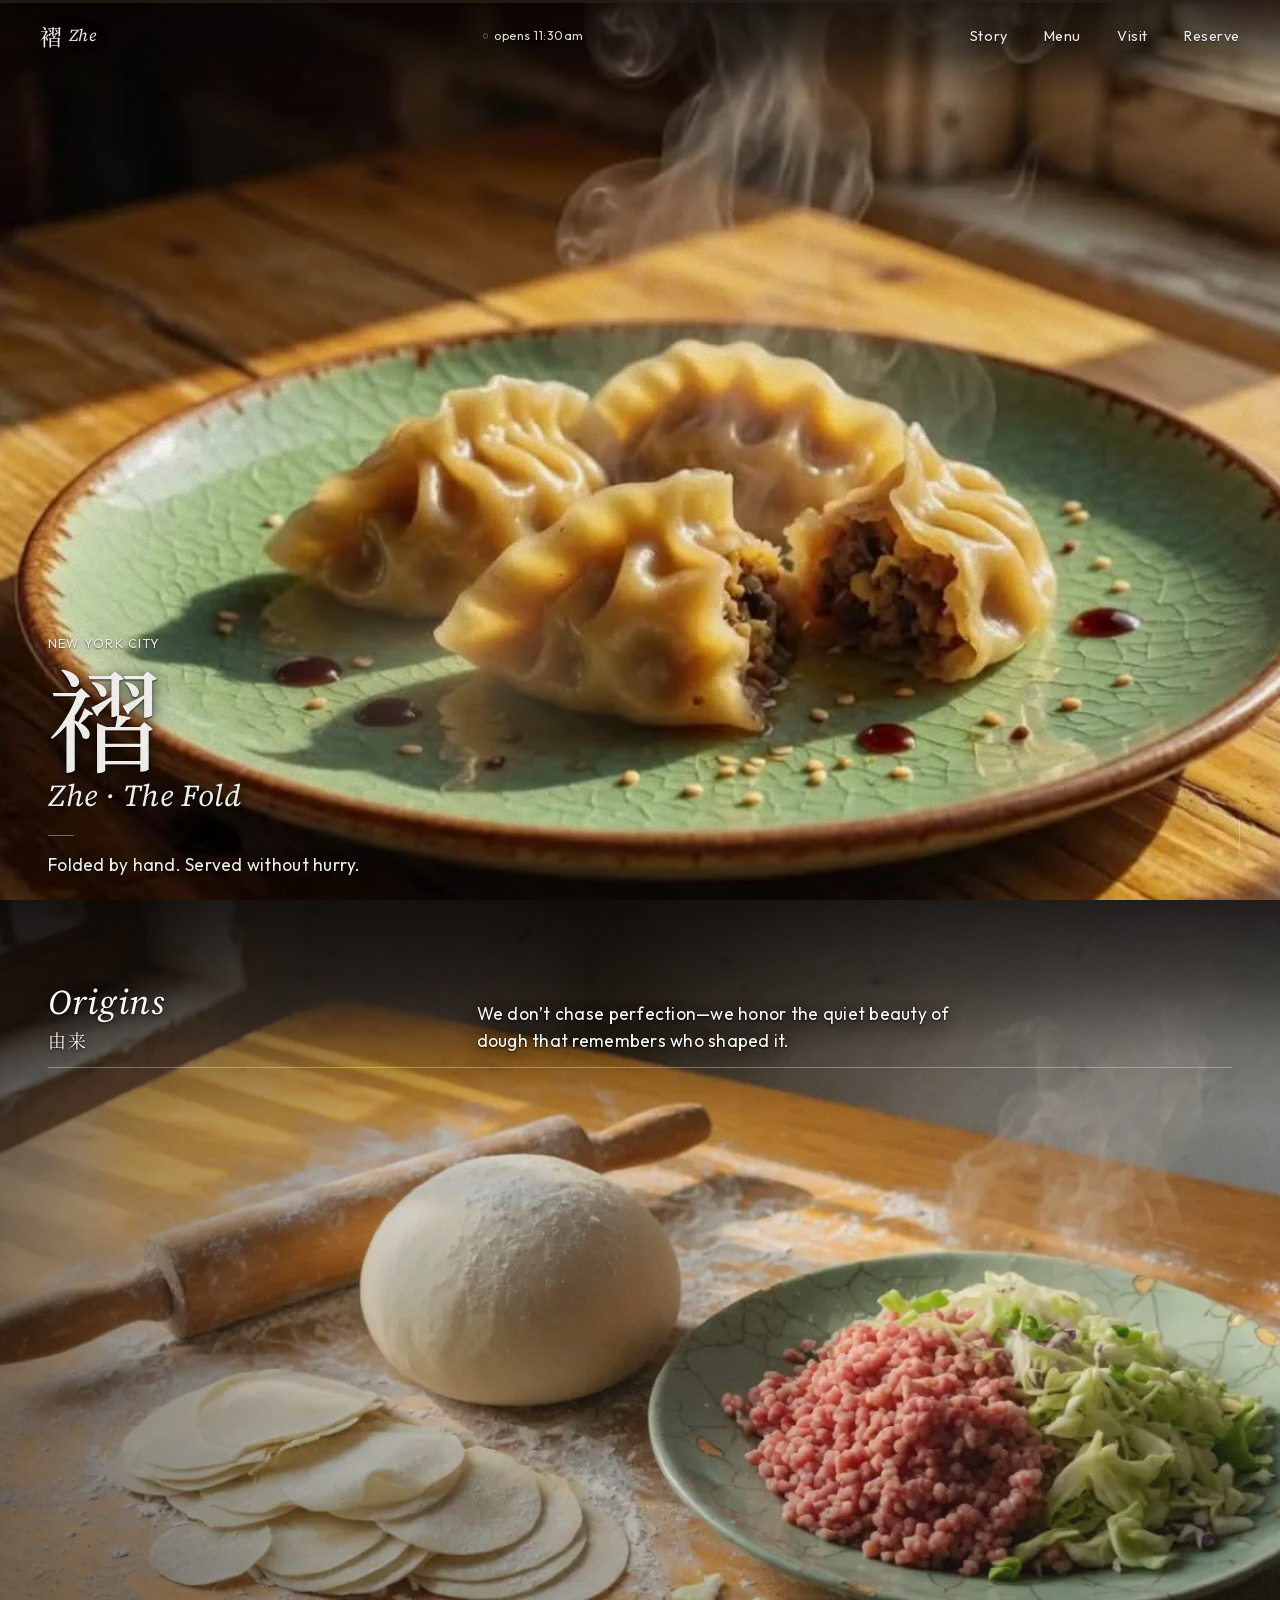
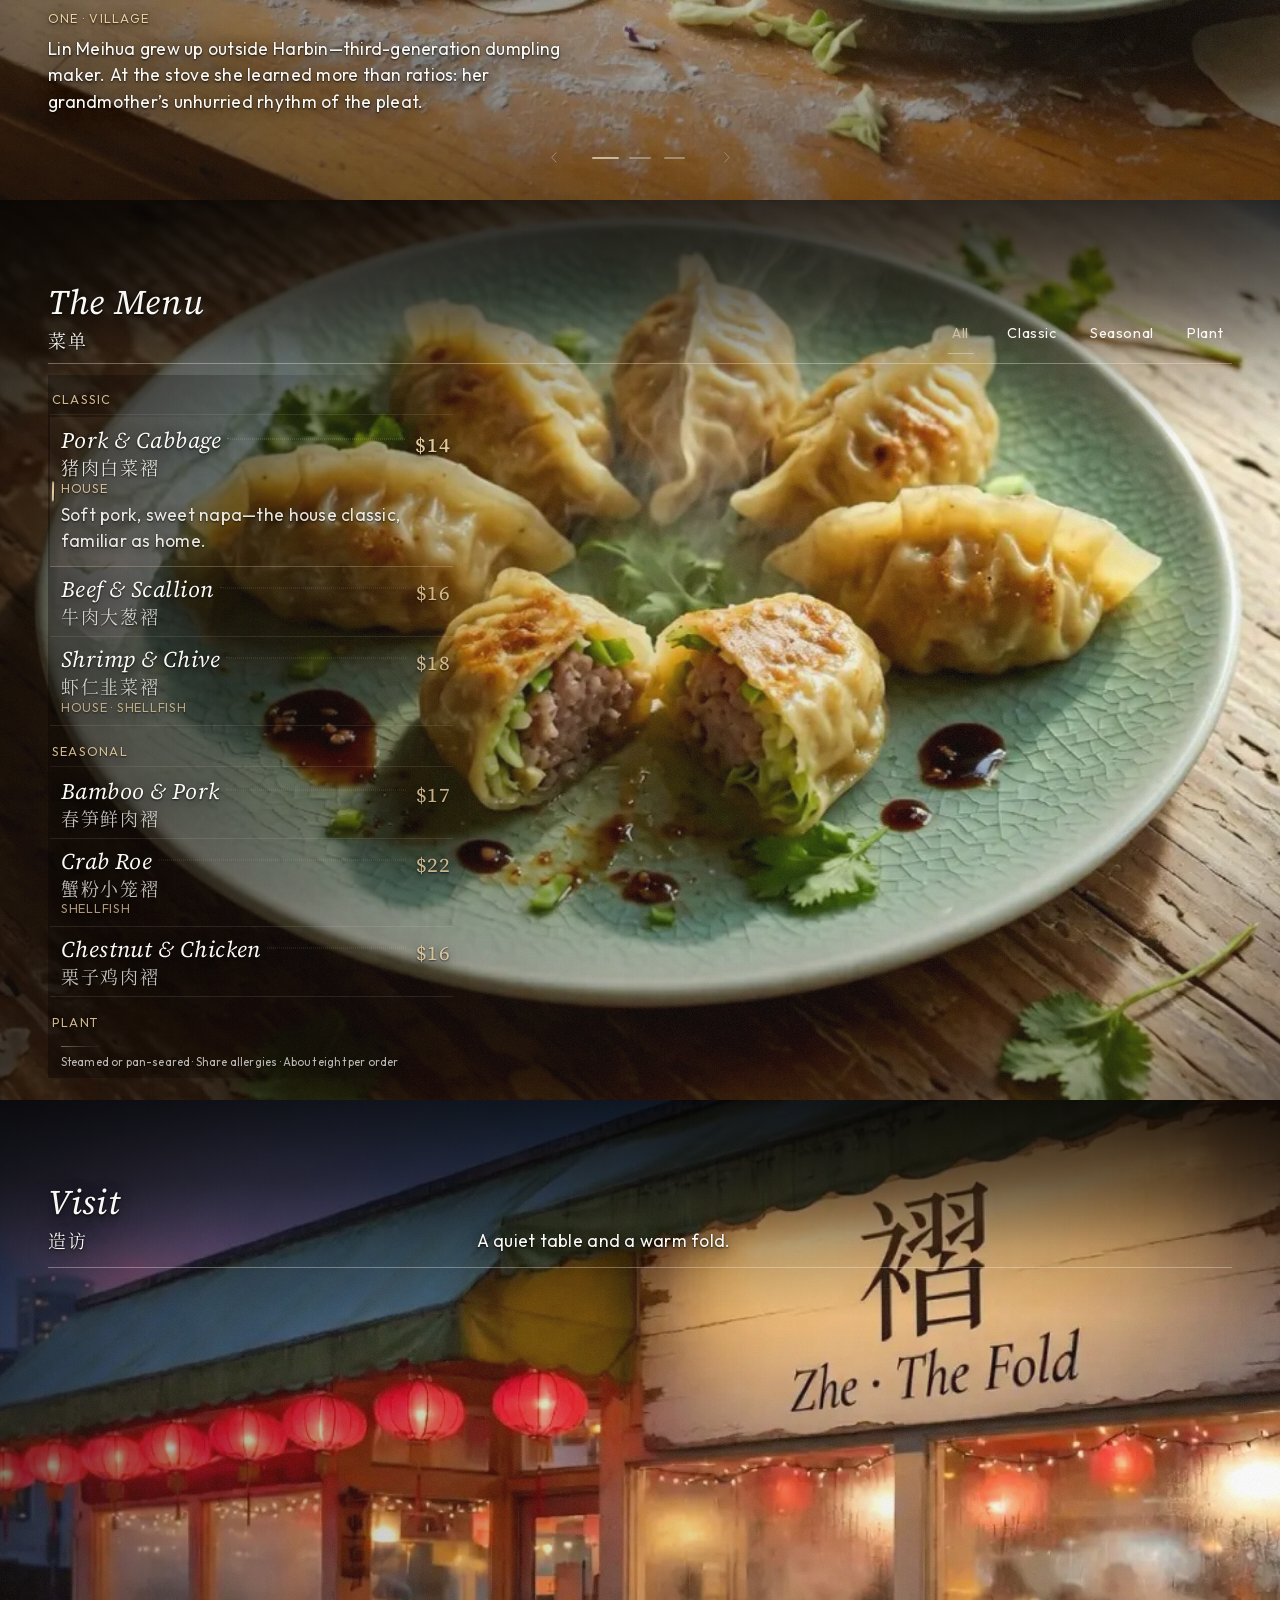
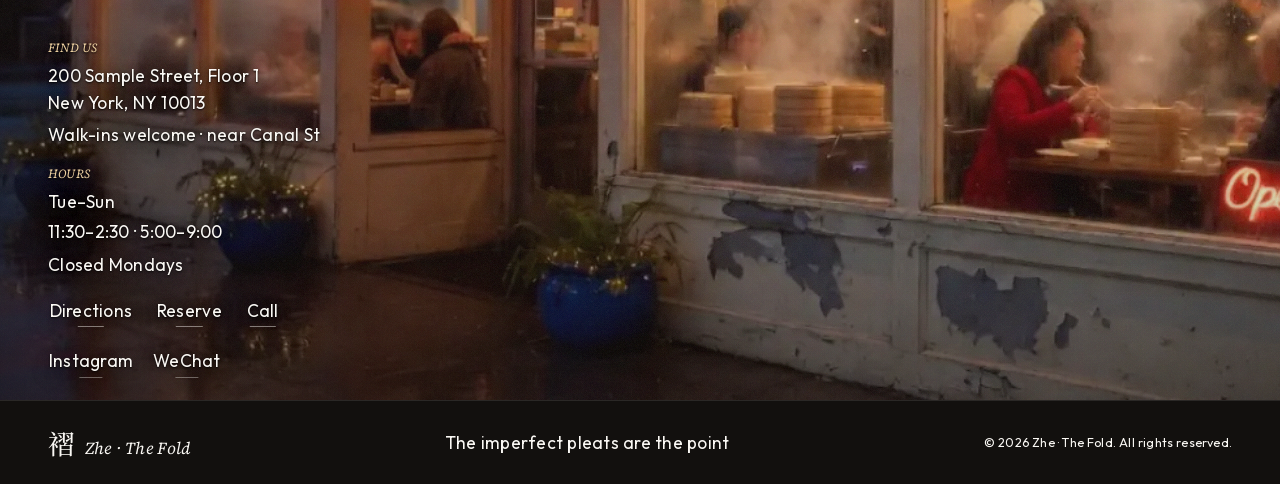
==== commit 0a096d21: "fix(menu): pin ledger to the left for natural scan path List sticks left; soft hold and plate bias o" ====
--- a/index.html
+++ b/index.html
@@ -51,7 +51,7 @@
   <link
     rel="preload"
     as="image"
-    href="assets/hero-dumplings.webp?v=1784186800"
+    href="assets/hero-dumplings.webp?v=1784187600"
     type="image/webp"
     fetchpriority="high"
   />
@@ -73,18 +73,18 @@
   <link
     rel="preload"
     as="style"
-    href="assets/fonts/fonts.css?v=1784186800"
+    href="assets/fonts/fonts.css?v=1784187600"
   />
   <link
     rel="stylesheet"
-    href="assets/fonts/fonts.css?v=1784186800"
+    href="assets/fonts/fonts.css?v=1784187600"
     media="print"
     onload="this.media='all'"
   />
   <noscript>
-    <link rel="stylesheet" href="assets/fonts/fonts.css?v=1784186800" />
+    <link rel="stylesheet" href="assets/fonts/fonts.css?v=1784187600" />
   </noscript>
-  <link rel="stylesheet" href="styles.css?v=1784186800" />
+  <link rel="stylesheet" href="styles.css?v=1784187600" />
 </head>
 <body>
   <a class="skip-link" href="#menu">Skip to menu</a>
@@ -129,7 +129,7 @@
         <video
           class="hero-img hero-video"
           id="heroImg"
-          poster="assets/hero-dumplings.webp?v=1784186800"
+          poster="assets/hero-dumplings.webp?v=1784187600"
           width="1280"
           height="720"
           autoplay
@@ -141,12 +141,12 @@
           disableremoteplayback
           aria-label="Handmade dumplings on worn ceramic at Zhe · The Fold"
         >
-          <source src="assets/hero-loop.mp4?v=1784186800" type="video/mp4" />
+          <source src="assets/hero-loop.mp4?v=1784187600" type="video/mp4" />
         </video>
         <img
           class="hero-img hero-poster"
           id="heroPoster"
-          src="assets/hero-dumplings.webp?v=1784186800"
+          src="assets/hero-dumplings.webp?v=1784187600"
           alt=""
           width="1280"
           height="704"
@@ -185,8 +185,8 @@
     <section class="story panel" id="story">
       <div class="story-wall" id="storyWall" aria-hidden="true">
         <!-- eager: first Origins plate is LCP for this panel; lazy left a pale empty frame -->
-        <img class="story-wall-img is-active" id="storyWallA" src="assets/story-village.webp?v=1784186800" alt="" width="1400" height="787" loading="eager" decoding="async" fetchpriority="low" />
-        <img class="story-wall-img is-park-right" id="storyWallB" src="assets/story-village.webp?v=1784186800" alt="" width="1400" height="787" loading="lazy" decoding="async" />
+        <img class="story-wall-img is-active" id="storyWallA" src="assets/story-village.webp?v=1784187600" alt="" width="1400" height="787" loading="eager" decoding="async" fetchpriority="low" />
+        <img class="story-wall-img is-park-right" id="storyWallB" src="assets/story-village.webp?v=1784187600" alt="" width="1400" height="787" loading="lazy" decoding="async" />
         <div class="story-wall-veil"></div>
       </div>
 
@@ -233,8 +233,8 @@
     <!-- Menu: full-bleed plate + right/bottom ledger (hybrid menu list) -->
     <section class="menu panel" id="menu" data-tone="dark">
       <div class="menu-wall" id="menuWall" aria-hidden="true">
-        <img class="menu-wall-img is-active" id="wallImgA" src="assets/dish-pork.webp?v=1784186800" alt="" width="1000" height="1000" loading="lazy" decoding="async" />
-        <img class="menu-wall-img" id="wallImgB" src="assets/dish-pork.webp?v=1784186800" alt="" width="1000" height="1000" loading="lazy" decoding="async" />
+        <img class="menu-wall-img is-active" id="wallImgA" src="assets/dish-pork.webp?v=1784187600" alt="" width="1000" height="1000" loading="lazy" decoding="async" />
+        <img class="menu-wall-img" id="wallImgB" src="assets/dish-pork.webp?v=1784187600" alt="" width="1000" height="1000" loading="lazy" decoding="async" />
         <div class="menu-wall-veil"></div>
         <div class="menu-wall-grain"></div>
       </div>
@@ -287,7 +287,7 @@
         <video
           class="visit-wall-img visit-wall-video"
           id="visitVideo"
-          poster="assets/storefront.webp?v=1784186800"
+          poster="assets/storefront.webp?v=1784187600"
           width="1280"
           height="720"
           muted
@@ -298,12 +298,12 @@
           disableremoteplayback
           aria-label="Zhe · The Fold storefront at dusk"
         >
-          <source src="assets/storefront-loop.mp4?v=1784186800" type="video/mp4" />
+          <source src="assets/storefront-loop.mp4?v=1784187600" type="video/mp4" />
         </video>
         <img
           class="visit-wall-img visit-wall-poster"
           id="visitPoster"
-          src="assets/storefront.webp?v=1784186800"
+          src="assets/storefront.webp?v=1784187600"
           alt=""
           width="1400"
           height="787"
@@ -424,7 +424,7 @@
   <div class="toast" id="toast" role="status" aria-live="polite" hidden></div>
 
   <script type="application/ld+json" id="restaurantJsonLd"></script>
-  <script src="data.js?v=1784186800"></script>
-  <script src="script.js?v=1784186800"></script>
+  <script src="data.js?v=1784187600"></script>
+  <script src="script.js?v=1784187600"></script>
 </body>
 </html>
--- a/styles.css
+++ b/styles.css
@@ -1852,7 +1852,7 @@
   z-index: 3;
   opacity: 0.045;
   mix-blend-mode: soft-light;
-  background-image: url("assets/paper-texture.webp?v=1784186800");
+  background-image: url("assets/paper-texture.webp?v=1784187600");
   background-size: cover;
 }
 
@@ -2625,24 +2625,25 @@
   text-shadow: none;
 }
 
-/* Ledger column — floats over plate; type-shadow carries legibility */
+/* Ledger column — left edge (scan path); plate opens to the right */
 .menu-ledger {
   flex: 1 1 auto;
   min-height: 0;
   width: min(26.5rem, 100%);
   max-width: 100%;
-  margin-left: auto;
+  margin-left: 0;
+  margin-right: auto;
   display: flex;
   flex-direction: column;
   gap: 0.35rem;
-  padding: 0.35rem 0.15rem 0.25rem 1.1rem;
-  /* Whisper of hold on the right — no slab */
+  padding: 0.35rem 1rem 0.25rem 0.15rem;
+  /* Soft hold on the left under type — no slab */
   background: linear-gradient(
     90deg,
-    transparent 0%,
-    rgba(8, 5, 4, 0.12) 28%,
-    rgba(8, 5, 4, 0.28) 70%,
-    rgba(8, 5, 4, 0.36) 100%
+    rgba(8, 5, 4, 0.36) 0%,
+    rgba(8, 5, 4, 0.22) 42%,
+    rgba(8, 5, 4, 0.08) 72%,
+    transparent 100%
   );
   border-radius: 0;
 }
@@ -2944,17 +2945,24 @@
   line-height: 1.45;
 }
 
-/* Desktop: light right hold for ledger column; base panel-veil does the rest */
+/* Desktop: light left hold for ledger; plate opens right */
 .menu-wall-veil {
   background:
     linear-gradient(
       to right,
-      transparent 0%,
-      transparent 52%,
-      rgba(8, 5, 4, 0.14) 72%,
-      rgba(8, 5, 4, 0.32) 100%
+      rgba(8, 5, 4, 0.3) 0%,
+      rgba(8, 5, 4, 0.12) 28%,
+      transparent 48%,
+      transparent 100%
     ),
     var(--panel-veil);
+}
+
+/* Wide: nudge plate into the open right half beside the list */
+@media (min-width: 901px) {
+  .menu {
+    --menu-wall-origin: 62% center;
+  }
 }
 
 @media (max-width: 900px) {
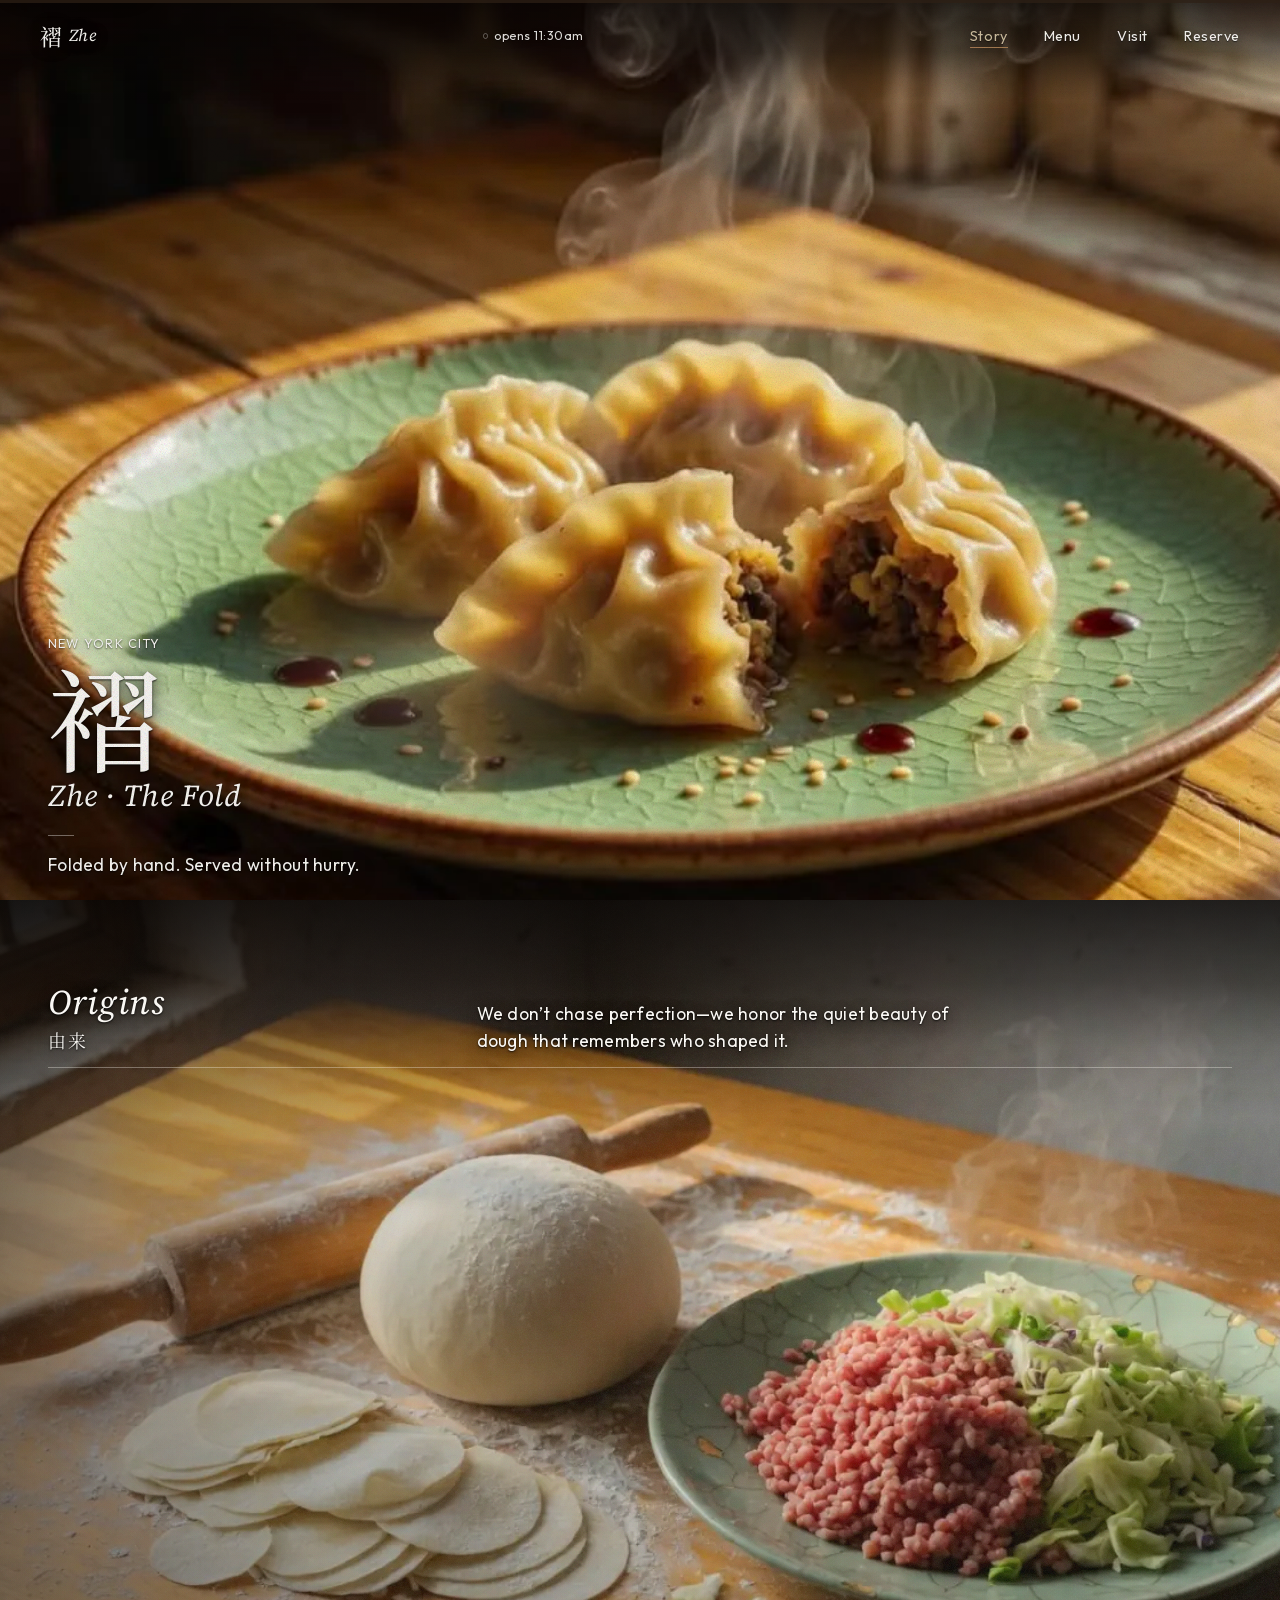
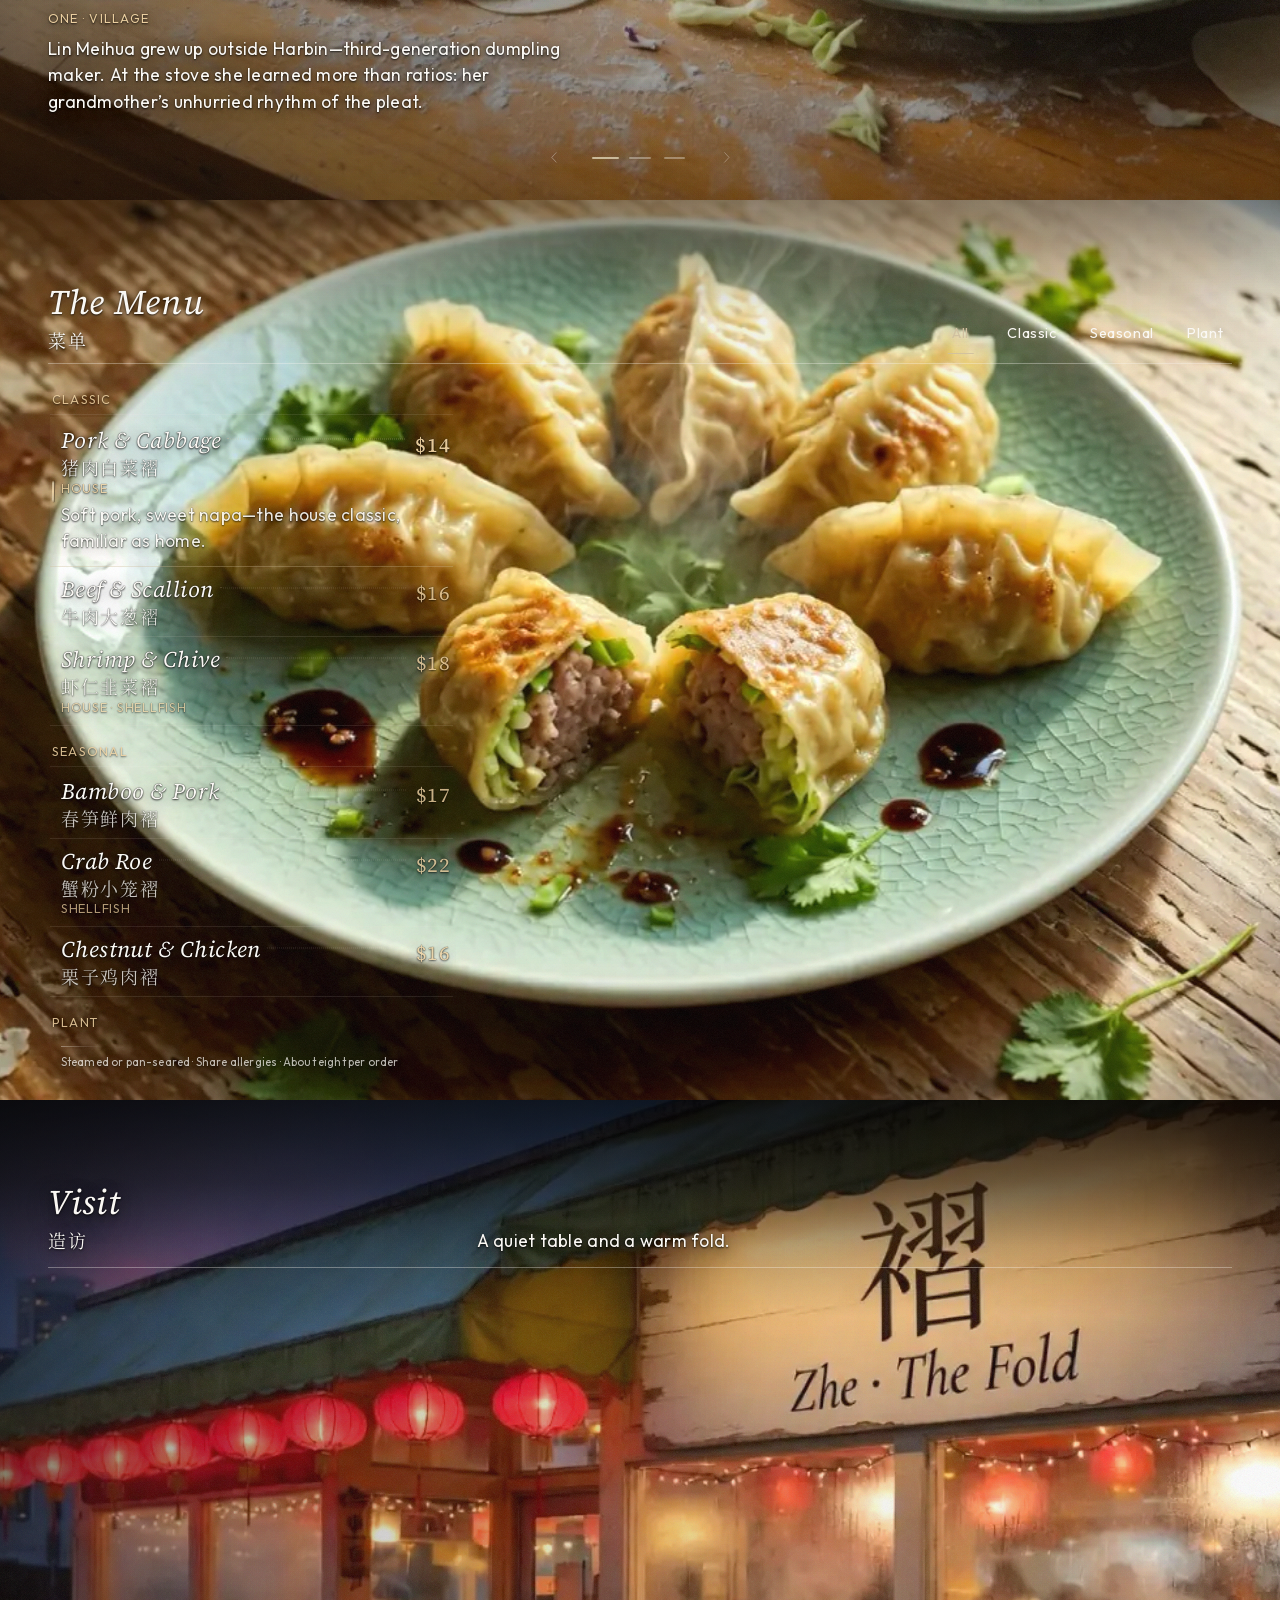
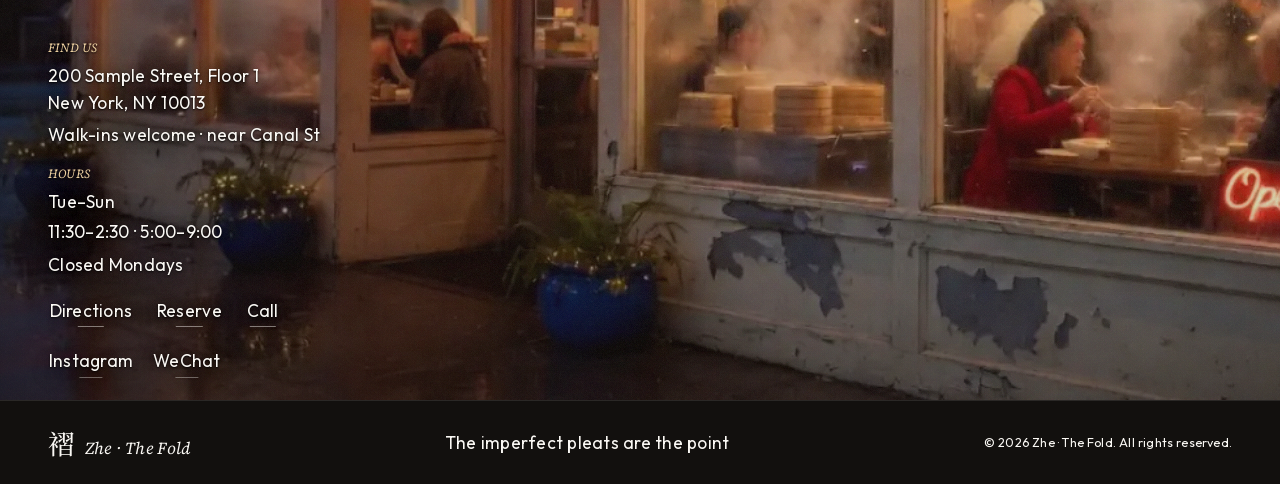
==== commit 8552797d: "fix(menu): open plate — strip cheap stacked scrims Drop side ledger band and heavy panel-veil stack;" ====
--- a/index.html
+++ b/index.html
@@ -51,7 +51,7 @@
   <link
     rel="preload"
     as="image"
-    href="assets/hero-dumplings.webp?v=1784187600"
+    href="assets/hero-dumplings.webp?v=1784189000"
     type="image/webp"
     fetchpriority="high"
   />
@@ -73,18 +73,18 @@
   <link
     rel="preload"
     as="style"
-    href="assets/fonts/fonts.css?v=1784187600"
+    href="assets/fonts/fonts.css?v=1784189000"
   />
   <link
     rel="stylesheet"
-    href="assets/fonts/fonts.css?v=1784187600"
+    href="assets/fonts/fonts.css?v=1784189000"
     media="print"
     onload="this.media='all'"
   />
   <noscript>
-    <link rel="stylesheet" href="assets/fonts/fonts.css?v=1784187600" />
+    <link rel="stylesheet" href="assets/fonts/fonts.css?v=1784189000" />
   </noscript>
-  <link rel="stylesheet" href="styles.css?v=1784187600" />
+  <link rel="stylesheet" href="styles.css?v=1784189000" />
 </head>
 <body>
   <a class="skip-link" href="#menu">Skip to menu</a>
@@ -129,7 +129,7 @@
         <video
           class="hero-img hero-video"
           id="heroImg"
-          poster="assets/hero-dumplings.webp?v=1784187600"
+          poster="assets/hero-dumplings.webp?v=1784189000"
           width="1280"
           height="720"
           autoplay
@@ -141,12 +141,12 @@
           disableremoteplayback
           aria-label="Handmade dumplings on worn ceramic at Zhe · The Fold"
         >
-          <source src="assets/hero-loop.mp4?v=1784187600" type="video/mp4" />
+          <source src="assets/hero-loop.mp4?v=1784189000" type="video/mp4" />
         </video>
         <img
           class="hero-img hero-poster"
           id="heroPoster"
-          src="assets/hero-dumplings.webp?v=1784187600"
+          src="assets/hero-dumplings.webp?v=1784189000"
           alt=""
           width="1280"
           height="704"
@@ -185,8 +185,8 @@
     <section class="story panel" id="story">
       <div class="story-wall" id="storyWall" aria-hidden="true">
         <!-- eager: first Origins plate is LCP for this panel; lazy left a pale empty frame -->
-        <img class="story-wall-img is-active" id="storyWallA" src="assets/story-village.webp?v=1784187600" alt="" width="1400" height="787" loading="eager" decoding="async" fetchpriority="low" />
-        <img class="story-wall-img is-park-right" id="storyWallB" src="assets/story-village.webp?v=1784187600" alt="" width="1400" height="787" loading="lazy" decoding="async" />
+        <img class="story-wall-img is-active" id="storyWallA" src="assets/story-village.webp?v=1784189000" alt="" width="1400" height="787" loading="eager" decoding="async" fetchpriority="low" />
+        <img class="story-wall-img is-park-right" id="storyWallB" src="assets/story-village.webp?v=1784189000" alt="" width="1400" height="787" loading="lazy" decoding="async" />
         <div class="story-wall-veil"></div>
       </div>
 
@@ -233,8 +233,8 @@
     <!-- Menu: full-bleed plate + right/bottom ledger (hybrid menu list) -->
     <section class="menu panel" id="menu" data-tone="dark">
       <div class="menu-wall" id="menuWall" aria-hidden="true">
-        <img class="menu-wall-img is-active" id="wallImgA" src="assets/dish-pork.webp?v=1784187600" alt="" width="1000" height="1000" loading="lazy" decoding="async" />
-        <img class="menu-wall-img" id="wallImgB" src="assets/dish-pork.webp?v=1784187600" alt="" width="1000" height="1000" loading="lazy" decoding="async" />
+        <img class="menu-wall-img is-active" id="wallImgA" src="assets/dish-pork.webp?v=1784189000" alt="" width="1000" height="1000" loading="lazy" decoding="async" />
+        <img class="menu-wall-img" id="wallImgB" src="assets/dish-pork.webp?v=1784189000" alt="" width="1000" height="1000" loading="lazy" decoding="async" />
         <div class="menu-wall-veil"></div>
         <div class="menu-wall-grain"></div>
       </div>
@@ -287,7 +287,7 @@
         <video
           class="visit-wall-img visit-wall-video"
           id="visitVideo"
-          poster="assets/storefront.webp?v=1784187600"
+          poster="assets/storefront.webp?v=1784189000"
           width="1280"
           height="720"
           muted
@@ -298,12 +298,12 @@
           disableremoteplayback
           aria-label="Zhe · The Fold storefront at dusk"
         >
-          <source src="assets/storefront-loop.mp4?v=1784187600" type="video/mp4" />
+          <source src="assets/storefront-loop.mp4?v=1784189000" type="video/mp4" />
         </video>
         <img
           class="visit-wall-img visit-wall-poster"
           id="visitPoster"
-          src="assets/storefront.webp?v=1784187600"
+          src="assets/storefront.webp?v=1784189000"
           alt=""
           width="1400"
           height="787"
@@ -424,7 +424,7 @@
   <div class="toast" id="toast" role="status" aria-live="polite" hidden></div>
 
   <script type="application/ld+json" id="restaurantJsonLd"></script>
-  <script src="data.js?v=1784187600"></script>
-  <script src="script.js?v=1784187600"></script>
+  <script src="data.js?v=1784189000"></script>
+  <script src="script.js?v=1784189000"></script>
 </body>
 </html>
--- a/styles.css
+++ b/styles.css
@@ -1852,7 +1852,7 @@
   z-index: 3;
   opacity: 0.045;
   mix-blend-mode: soft-light;
-  background-image: url("assets/paper-texture.webp?v=1784187600");
+  background-image: url("assets/paper-texture.webp?v=1784189000");
   background-size: cover;
 }
 
@@ -2637,14 +2637,8 @@
   flex-direction: column;
   gap: 0.35rem;
   padding: 0.35rem 1rem 0.25rem 0.15rem;
-  /* Soft hold on the left under type — no slab */
-  background: linear-gradient(
-    90deg,
-    rgba(8, 5, 4, 0.36) 0%,
-    rgba(8, 5, 4, 0.22) 42%,
-    rgba(8, 5, 4, 0.08) 72%,
-    transparent 100%
-  );
+  /* No side band — type-shadow holds the list over open plate */
+  background: transparent;
   border-radius: 0;
 }
 
@@ -2945,23 +2939,63 @@
   line-height: 1.45;
 }
 
-/* Desktop: light left hold for ledger; plate opens right */
+/*
+ * Menu plate: open photo, not a mud field.
+ * Type lives on text-shadow; only a whisper at head + floor.
+ */
 .menu-wall-veil {
   background:
     linear-gradient(
-      to right,
-      rgba(8, 5, 4, 0.3) 0%,
-      rgba(8, 5, 4, 0.12) 28%,
-      transparent 48%,
-      transparent 100%
+      to bottom,
+      rgba(6, 4, 3, 0.22) 0%,
+      rgba(8, 5, 4, 0.06) 12%,
+      transparent 28%
     ),
-    var(--panel-veil);
+    linear-gradient(
+      to top,
+      rgba(8, 5, 4, 0.14) 0%,
+      transparent 16%
+    );
+}
+
+.menu-wall-veil::before {
+  /* Kill the dense shared top scrim — head uses stage text-shadow */
+  height: min(22%, 7.5rem);
+  background: linear-gradient(
+    to bottom,
+    rgba(5, 3, 2, 0.28) 0%,
+    rgba(8, 5, 4, 0.1) 55%,
+    transparent 100%
+  );
+}
+
+.menu-wall-veil::after {
+  opacity: 0.08;
+}
+
+.menu-wall-grain {
+  opacity: 0.03;
 }
 
 /* Wide: nudge plate into the open right half beside the list */
 @media (min-width: 901px) {
   .menu {
     --menu-wall-origin: 62% center;
+  }
+
+  .menu-list-item {
+    text-shadow:
+      0 1px 2px rgba(0, 0, 0, 0.72),
+      0 2px 14px rgba(0, 0, 0, 0.48),
+      0 0 1px rgba(0, 0, 0, 0.85);
+  }
+
+  .menu-head,
+  .menu-list-group-label,
+  .menu-note {
+    text-shadow:
+      0 1px 2px rgba(0, 0, 0, 0.7),
+      0 2px 12px rgba(0, 0, 0, 0.45);
   }
 }
 
@@ -3025,9 +3059,20 @@
     padding-right: 0.15rem;
   }
 
-  /* Rely on shared panel-veil-mobile — no extra bottom mud */
+  /* Phone: same open-plate idea — no shared mobile mud stack */
   .menu-wall-veil {
-    background: var(--panel-veil-mobile, var(--panel-veil));
+    background:
+      linear-gradient(
+        to bottom,
+        rgba(6, 4, 3, 0.28) 0%,
+        rgba(8, 5, 4, 0.08) 14%,
+        transparent 32%
+      ),
+      linear-gradient(
+        to top,
+        rgba(8, 5, 4, 0.16) 0%,
+        transparent 18%
+      );
   }
 
   .menu-list-item {
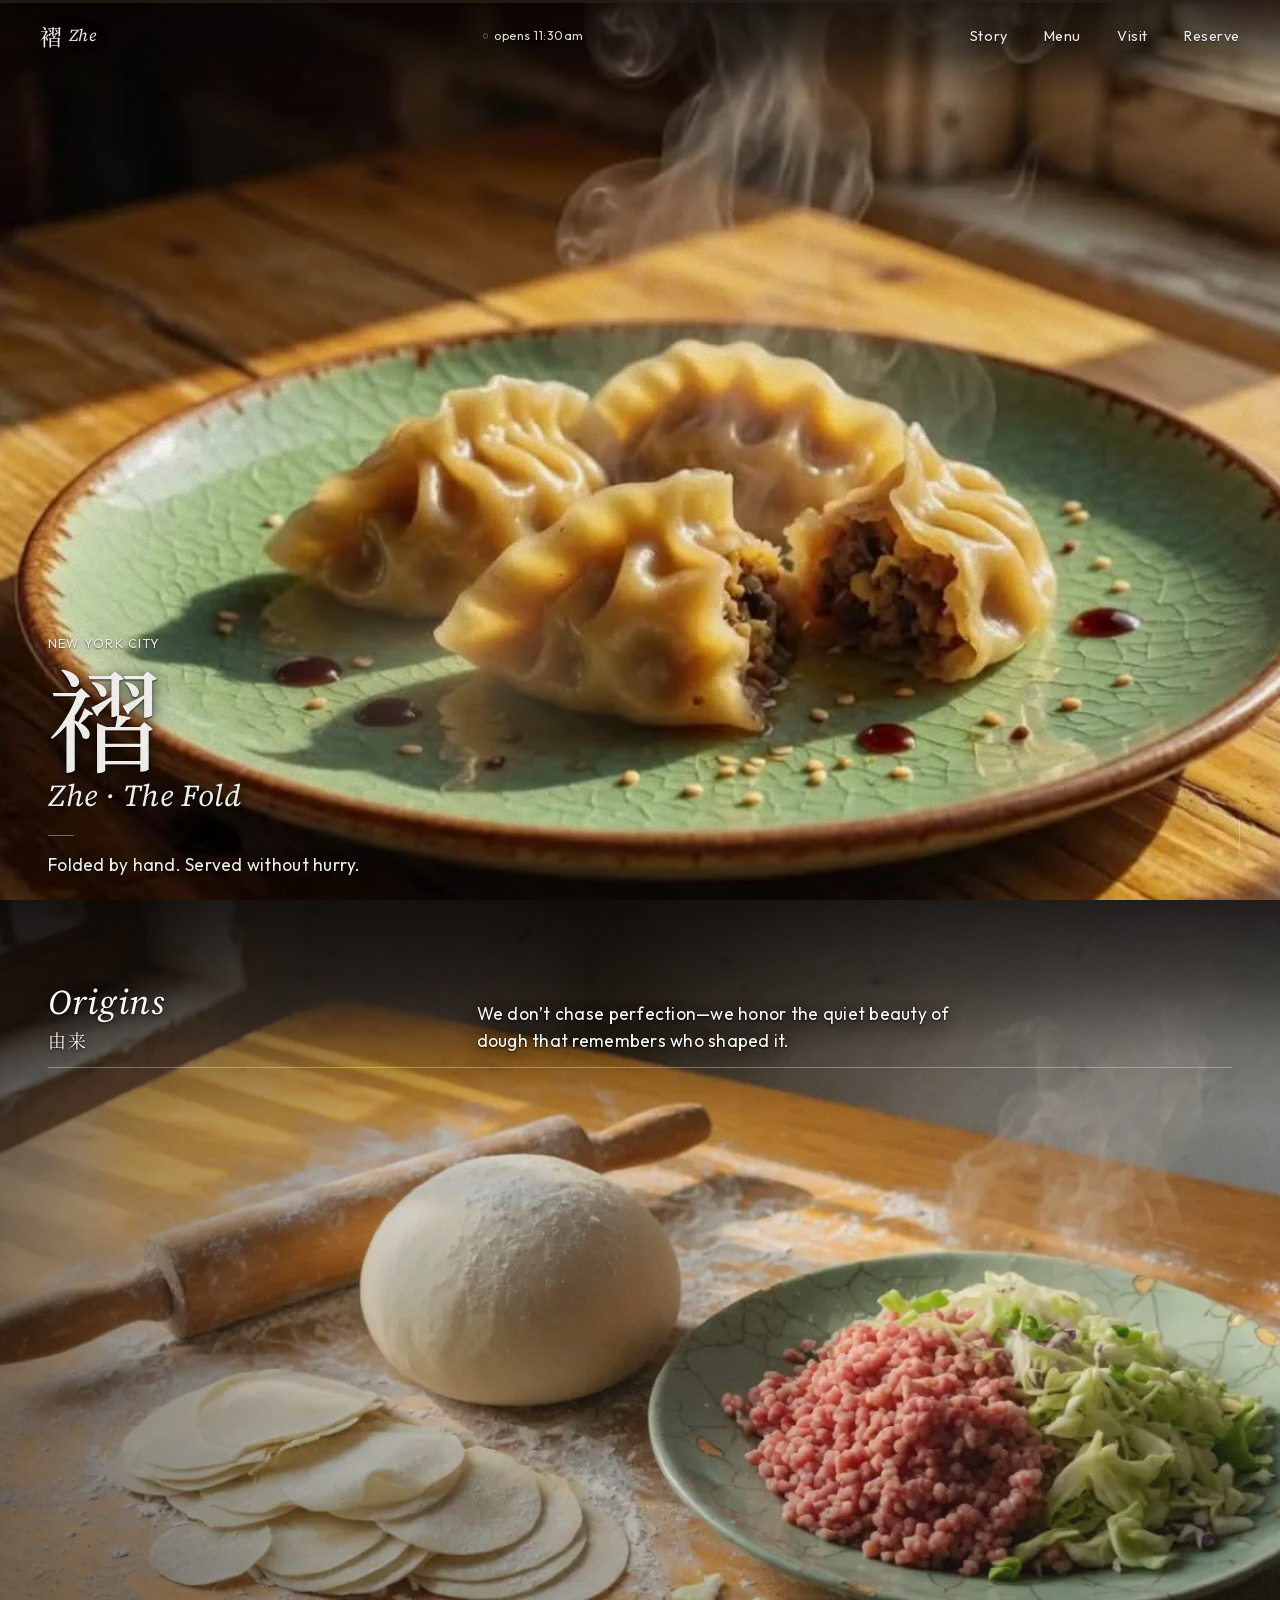
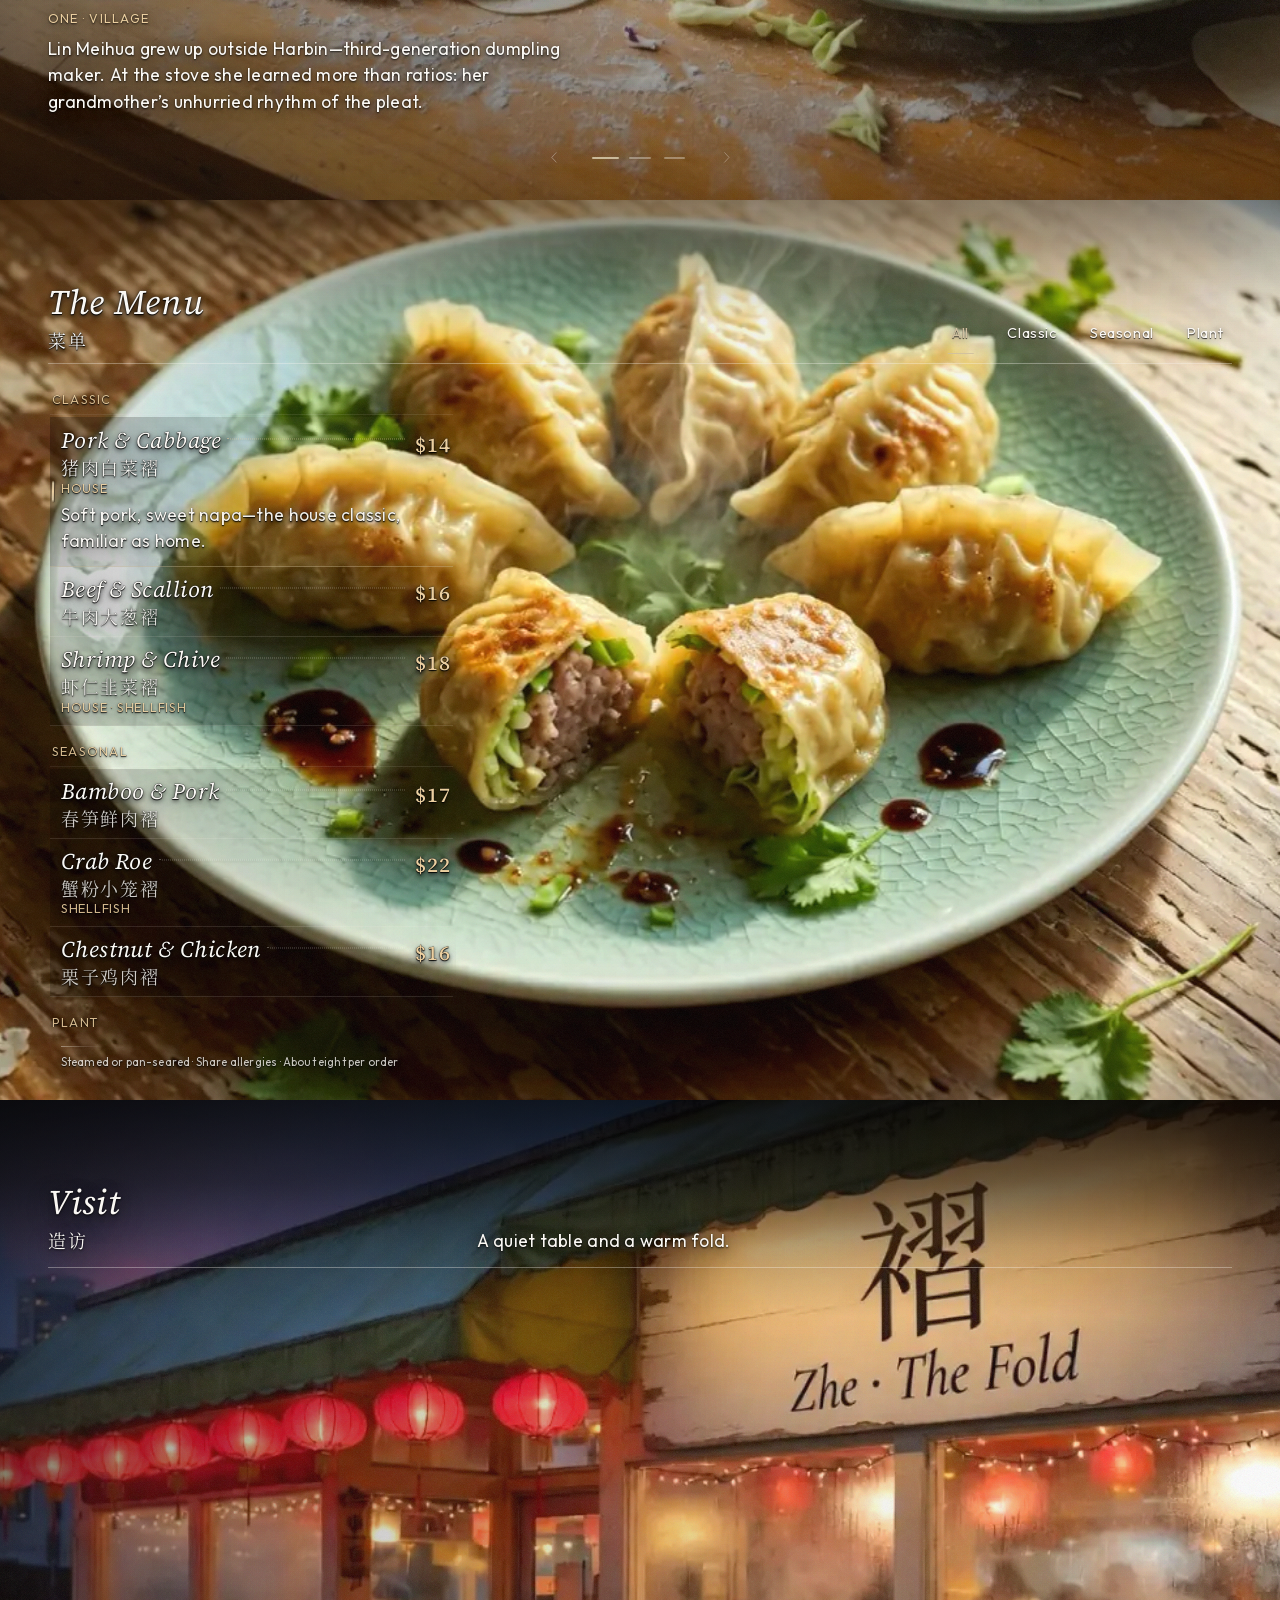
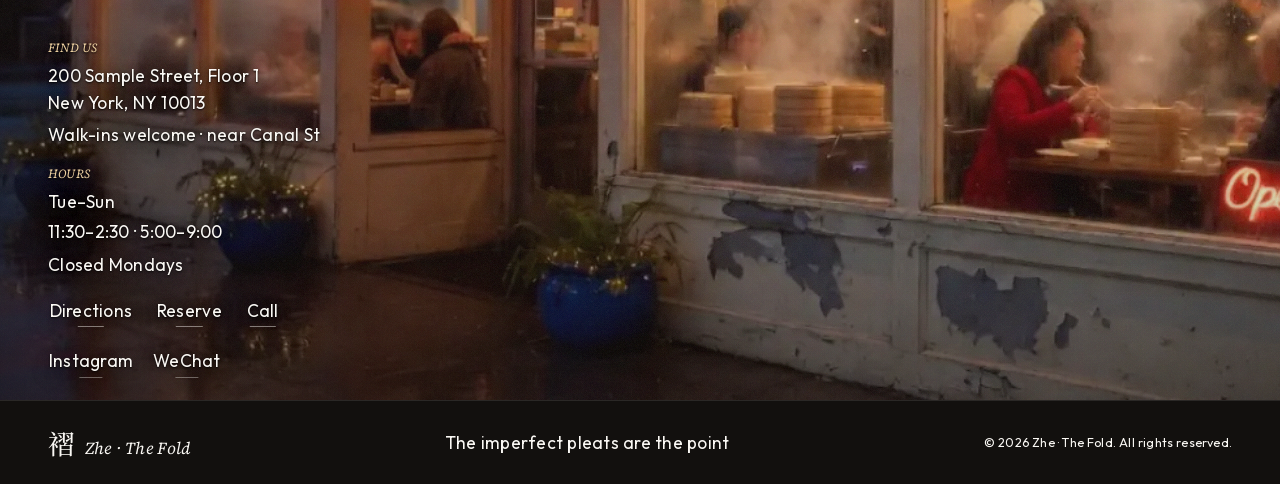
==== commit 270dd662: "fix(menu): type-first legibility without wall dimming Ink halo + hairline stroke on names/prices; fu" ====
--- a/index.html
+++ b/index.html
@@ -51,7 +51,7 @@
   <link
     rel="preload"
     as="image"
-    href="assets/hero-dumplings.webp?v=1784189000"
+    href="assets/hero-dumplings.webp?v=1784190500"
     type="image/webp"
     fetchpriority="high"
   />
@@ -73,18 +73,18 @@
   <link
     rel="preload"
     as="style"
-    href="assets/fonts/fonts.css?v=1784189000"
+    href="assets/fonts/fonts.css?v=1784190500"
   />
   <link
     rel="stylesheet"
-    href="assets/fonts/fonts.css?v=1784189000"
+    href="assets/fonts/fonts.css?v=1784190500"
     media="print"
     onload="this.media='all'"
   />
   <noscript>
-    <link rel="stylesheet" href="assets/fonts/fonts.css?v=1784189000" />
+    <link rel="stylesheet" href="assets/fonts/fonts.css?v=1784190500" />
   </noscript>
-  <link rel="stylesheet" href="styles.css?v=1784189000" />
+  <link rel="stylesheet" href="styles.css?v=1784190500" />
 </head>
 <body>
   <a class="skip-link" href="#menu">Skip to menu</a>
@@ -129,7 +129,7 @@
         <video
           class="hero-img hero-video"
           id="heroImg"
-          poster="assets/hero-dumplings.webp?v=1784189000"
+          poster="assets/hero-dumplings.webp?v=1784190500"
           width="1280"
           height="720"
           autoplay
@@ -141,12 +141,12 @@
           disableremoteplayback
           aria-label="Handmade dumplings on worn ceramic at Zhe · The Fold"
         >
-          <source src="assets/hero-loop.mp4?v=1784189000" type="video/mp4" />
+          <source src="assets/hero-loop.mp4?v=1784190500" type="video/mp4" />
         </video>
         <img
           class="hero-img hero-poster"
           id="heroPoster"
-          src="assets/hero-dumplings.webp?v=1784189000"
+          src="assets/hero-dumplings.webp?v=1784190500"
           alt=""
           width="1280"
           height="704"
@@ -185,8 +185,8 @@
     <section class="story panel" id="story">
       <div class="story-wall" id="storyWall" aria-hidden="true">
         <!-- eager: first Origins plate is LCP for this panel; lazy left a pale empty frame -->
-        <img class="story-wall-img is-active" id="storyWallA" src="assets/story-village.webp?v=1784189000" alt="" width="1400" height="787" loading="eager" decoding="async" fetchpriority="low" />
-        <img class="story-wall-img is-park-right" id="storyWallB" src="assets/story-village.webp?v=1784189000" alt="" width="1400" height="787" loading="lazy" decoding="async" />
+        <img class="story-wall-img is-active" id="storyWallA" src="assets/story-village.webp?v=1784190500" alt="" width="1400" height="787" loading="eager" decoding="async" fetchpriority="low" />
+        <img class="story-wall-img is-park-right" id="storyWallB" src="assets/story-village.webp?v=1784190500" alt="" width="1400" height="787" loading="lazy" decoding="async" />
         <div class="story-wall-veil"></div>
       </div>
 
@@ -233,8 +233,8 @@
     <!-- Menu: full-bleed plate + right/bottom ledger (hybrid menu list) -->
     <section class="menu panel" id="menu" data-tone="dark">
       <div class="menu-wall" id="menuWall" aria-hidden="true">
-        <img class="menu-wall-img is-active" id="wallImgA" src="assets/dish-pork.webp?v=1784189000" alt="" width="1000" height="1000" loading="lazy" decoding="async" />
-        <img class="menu-wall-img" id="wallImgB" src="assets/dish-pork.webp?v=1784189000" alt="" width="1000" height="1000" loading="lazy" decoding="async" />
+        <img class="menu-wall-img is-active" id="wallImgA" src="assets/dish-pork.webp?v=1784190500" alt="" width="1000" height="1000" loading="lazy" decoding="async" />
+        <img class="menu-wall-img" id="wallImgB" src="assets/dish-pork.webp?v=1784190500" alt="" width="1000" height="1000" loading="lazy" decoding="async" />
         <div class="menu-wall-veil"></div>
         <div class="menu-wall-grain"></div>
       </div>
@@ -287,7 +287,7 @@
         <video
           class="visit-wall-img visit-wall-video"
           id="visitVideo"
-          poster="assets/storefront.webp?v=1784189000"
+          poster="assets/storefront.webp?v=1784190500"
           width="1280"
           height="720"
           muted
@@ -298,12 +298,12 @@
           disableremoteplayback
           aria-label="Zhe · The Fold storefront at dusk"
         >
-          <source src="assets/storefront-loop.mp4?v=1784189000" type="video/mp4" />
+          <source src="assets/storefront-loop.mp4?v=1784190500" type="video/mp4" />
         </video>
         <img
           class="visit-wall-img visit-wall-poster"
           id="visitPoster"
-          src="assets/storefront.webp?v=1784189000"
+          src="assets/storefront.webp?v=1784190500"
           alt=""
           width="1400"
           height="787"
@@ -424,7 +424,7 @@
   <div class="toast" id="toast" role="status" aria-live="polite" hidden></div>
 
   <script type="application/ld+json" id="restaurantJsonLd"></script>
-  <script src="data.js?v=1784189000"></script>
-  <script src="script.js?v=1784189000"></script>
+  <script src="data.js?v=1784190500"></script>
+  <script src="script.js?v=1784190500"></script>
 </body>
 </html>
--- a/styles.css
+++ b/styles.css
@@ -1852,7 +1852,7 @@
   z-index: 3;
   opacity: 0.045;
   mix-blend-mode: soft-light;
-  background-image: url("assets/paper-texture.webp?v=1784189000");
+  background-image: url("assets/paper-texture.webp?v=1784190500");
   background-size: cover;
 }
 
@@ -2687,6 +2687,41 @@
   border-bottom: 1px solid rgba(250, 246, 240, 0.1);
 }
 
+/*
+ * Type-first legibility (no wall dimming):
+ * ink halo + hairline stroke hold glyphs; soft row mat is local only.
+ * Source Serif italic ships 400 only — contrast comes from halo/stroke, not fake bold.
+ */
+.menu {
+  --menu-ink: #faf8f4;
+  --menu-type-halo:
+    0 0 0.6px rgba(0, 0, 0, 0.95),
+    0 1px 1px rgba(0, 0, 0, 0.88),
+    0 1px 3px rgba(0, 0, 0, 0.72),
+    0 3px 12px rgba(0, 0, 0, 0.48),
+    0 8px 28px rgba(0, 0, 0, 0.32);
+  --menu-type-halo-strong:
+    0 0 0.8px rgba(0, 0, 0, 1),
+    0 1px 1px rgba(0, 0, 0, 0.92),
+    0 2px 4px rgba(0, 0, 0, 0.78),
+    0 4px 14px rgba(0, 0, 0, 0.52),
+    0 10px 32px rgba(0, 0, 0, 0.36);
+  --menu-row-mat: linear-gradient(
+    90deg,
+    rgba(6, 4, 3, 0.2) 0%,
+    rgba(6, 4, 3, 0.12) 42%,
+    rgba(6, 4, 3, 0.04) 78%,
+    transparent 100%
+  );
+  --menu-row-mat-active: linear-gradient(
+    90deg,
+    rgba(6, 4, 3, 0.28) 0%,
+    rgba(6, 4, 3, 0.14) 38%,
+    rgba(235, 207, 160, 0.06) 62%,
+    transparent 100%
+  );
+}
+
 /* Row — name leads, price confirms; leader dots fill the gutter (print menu) */
 .menu-list-item {
   position: relative;
@@ -2701,12 +2736,13 @@
   padding: 0.55rem 0.15rem 0.55rem 0.65rem;
   margin: 0;
   border: none;
-  border-bottom: 1px solid rgba(242, 235, 224, 0.1);
+  border-bottom: 1px solid rgba(242, 235, 224, 0.12);
   border-radius: 0;
-  background: transparent;
+  /* Local letter mat — row height only, not a plate curtain */
+  background: var(--menu-row-mat);
   cursor: pointer;
-  color: var(--tone-fg);
-  text-shadow: var(--tone-shadow-soft);
+  color: var(--menu-ink);
+  text-shadow: var(--menu-type-halo);
   transition:
     background 0.2s var(--ease-soft),
     border-color 0.2s var(--ease-soft);
@@ -2737,7 +2773,11 @@
   font-weight: 400;
   letter-spacing: var(--type-title-track);
   line-height: var(--type-lh-ui);
-  color: var(--tone-fg);
+  color: var(--menu-ink);
+  /* Hairline edge — holds serif over steam without a scrim */
+  -webkit-text-stroke: 0.28px rgba(0, 0, 0, 0.45);
+  paint-order: stroke fill;
+  text-shadow: var(--menu-type-halo-strong);
 }
 
 /* Dotted leader toward price — quiet at rest, a bit clearer on hover/active */
@@ -2747,19 +2787,20 @@
   min-width: 0.65rem;
   height: 0;
   margin-right: 0.05rem;
-  border-bottom: 1px dotted rgba(242, 235, 224, 0.28);
+  border-bottom: 1px dotted rgba(250, 248, 244, 0.42);
   transform: translateY(-0.38em);
-  opacity: 0.55;
+  opacity: 0.7;
+  filter: drop-shadow(0 1px 1px rgba(0, 0, 0, 0.55));
   transition: opacity 0.2s var(--ease-soft), border-color 0.2s var(--ease-soft);
 }
 
-/* Price column — quieter numeral; name owns the row */
+/* Price — full opacity, medium weight (roman 500 is loaded) */
 .menu-list-item .list-price {
   grid-area: price;
   font-family: var(--font-display);
   font-style: normal;
-  font-size: calc(var(--type-list-price) * 0.9);
-  font-weight: 400;
+  font-size: calc(var(--type-list-price) * 0.92);
+  font-weight: 500;
   color: var(--tone-accent);
   justify-self: end;
   align-self: start;
@@ -2767,8 +2808,10 @@
   white-space: nowrap;
   font-variant-numeric: tabular-nums;
   padding-top: 0.14rem;
-  opacity: 0.82;
-  transition: opacity 0.2s var(--ease-soft);
+  opacity: 1;
+  -webkit-text-stroke: 0.2px rgba(0, 0, 0, 0.35);
+  paint-order: stroke fill;
+  text-shadow: var(--menu-type-halo-strong);
 }
 
 .menu-list-item .list-cn {
@@ -2776,7 +2819,9 @@
   font-size: var(--type-list-cn);
   line-height: var(--type-lh-ui);
   min-width: 0;
-  opacity: 0.78;
+  color: var(--menu-ink);
+  opacity: 0.82;
+  text-shadow: var(--menu-type-halo);
 }
 
 .menu-list-item .list-meta {
@@ -2786,9 +2831,10 @@
   letter-spacing: 0.06em;
   text-transform: uppercase;
   color: var(--tone-accent);
-  opacity: 0.72;
+  opacity: 0.88;
   line-height: 1.3;
   margin-top: 0.08rem;
+  text-shadow: var(--menu-type-halo);
 }
 
 .menu-list-item .list-desc {
@@ -2798,15 +2844,15 @@
   font-size: var(--type-body);
   line-height: var(--type-lh-body);
   letter-spacing: var(--type-body-track);
-  color: var(--tone-fg);
-  opacity: 0.9;
+  color: var(--menu-ink);
+  opacity: 0.94;
   margin: 0.22rem 0 0;
   max-width: 32rem;
+  text-shadow: var(--menu-type-halo);
 }
 
 /*
- * Active = open pleat: short imperfect crease (not a full-height bar),
- * soft hold wash, stronger leader + price.
+ * Active = open pleat: short imperfect crease + slightly stronger mat.
  */
 .menu-list-item.is-active {
   grid-template-areas:
@@ -2815,12 +2861,8 @@
     "desc desc";
   padding-top: 0.65rem;
   padding-bottom: 0.7rem;
-  border-bottom-color: rgba(201, 184, 150, 0.32);
-  background: linear-gradient(
-    90deg,
-    rgba(235, 207, 160, 0.07) 0%,
-    transparent 52%
-  );
+  border-bottom-color: rgba(201, 184, 150, 0.38);
+  background: var(--menu-row-mat-active);
 }
 
 /* Fold crease — short, slightly skewed, only on the open row */
@@ -2860,47 +2902,63 @@
 }
 
 .menu-list-item.is-active .list-en {
-  color: var(--tone-fg);
+  color: var(--menu-ink);
+  text-shadow: var(--menu-type-halo-strong);
 }
 
 .menu-list-item.is-active .list-en::after {
-  border-bottom-color: rgba(208, 192, 160, 0.42);
-  opacity: 0.85;
+  border-bottom-color: rgba(235, 207, 160, 0.55);
+  opacity: 0.9;
 }
 
 .menu-list-item.is-active .list-price {
-  opacity: 0.95;
+  opacity: 1;
   font-weight: 500;
 }
 
 .menu-list-item.is-active .list-cn {
-  opacity: 0.88;
+  opacity: 0.92;
 }
 
 .menu-list-item.is-active .list-meta {
-  opacity: 0.85;
+  opacity: 0.92;
 }
 
 .menu-list-item:hover:not(.is-active),
 .menu-list-item:focus-visible:not(.is-active) {
-  border-bottom-color: rgba(242, 235, 224, 0.28);
-  background: rgba(250, 246, 240, 0.03);
+  border-bottom-color: rgba(242, 235, 224, 0.3);
+  background: linear-gradient(
+    90deg,
+    rgba(6, 4, 3, 0.24) 0%,
+    rgba(6, 4, 3, 0.14) 45%,
+    rgba(6, 4, 3, 0.05) 78%,
+    transparent 100%
+  );
 }
 
 .menu-list-item:hover:not(.is-active) .list-en::after,
 .menu-list-item:focus-visible:not(.is-active) .list-en::after {
-  opacity: 0.75;
-  border-bottom-color: rgba(242, 235, 224, 0.38);
-}
-
-.menu-list-item:hover:not(.is-active) .list-price,
-.menu-list-item:focus-visible:not(.is-active) .list-price {
-  opacity: 0.9;
+  opacity: 0.85;
+  border-bottom-color: rgba(250, 248, 244, 0.5);
 }
 
 .menu-list-item:focus-visible {
   outline: 2px solid var(--wheat);
   outline-offset: 2px;
+}
+
+.menu-list-group-label {
+  text-shadow: var(--menu-type-halo);
+}
+
+.menu-head {
+  text-shadow: var(--menu-type-halo-strong);
+}
+
+.menu-head .filter-btn {
+  text-shadow:
+    0 1px 1px rgba(0, 0, 0, 0.75),
+    0 2px 8px rgba(0, 0, 0, 0.45);
 }
 
 /* Colophon — short rule, not full-bleed chrome */
@@ -2914,9 +2972,9 @@
   max-width: 22rem;
   border-top: none;
   font-size: var(--type-micro);
-  color: var(--tone-fg);
-  opacity: 0.72;
-  text-shadow: var(--tone-shadow-soft);
+  color: var(--menu-ink, var(--tone-fg));
+  opacity: 0.78;
+  text-shadow: var(--menu-type-halo, var(--tone-shadow-soft));
 }
 
 .menu-note::before {
@@ -2982,21 +3040,6 @@
   .menu {
     --menu-wall-origin: 62% center;
   }
-
-  .menu-list-item {
-    text-shadow:
-      0 1px 2px rgba(0, 0, 0, 0.72),
-      0 2px 14px rgba(0, 0, 0, 0.48),
-      0 0 1px rgba(0, 0, 0, 0.85);
-  }
-
-  .menu-head,
-  .menu-list-group-label,
-  .menu-note {
-    text-shadow:
-      0 1px 2px rgba(0, 0, 0, 0.7),
-      0 2px 12px rgba(0, 0, 0, 0.45);
-  }
 }
 
 @media (max-width: 900px) {
@@ -3083,11 +3126,7 @@
     column-gap: 0.45rem;
     row-gap: 0.08rem;
     padding: 0.55rem 0.1rem 0.55rem 0.6rem;
-    /* Plate shows through — type holds itself */
-    text-shadow:
-      0 1px 2px rgba(0, 0, 0, 0.85),
-      0 2px 14px rgba(0, 0, 0, 0.62),
-      0 0 1px rgba(0, 0, 0, 0.9);
+    /* Halo + row mat already from type-first block */
   }
 
   .menu-list-item.is-active {
@@ -4104,14 +4143,13 @@
     height: min(44%, 12.5rem);
   }
 
-  /* Menu head — soft top hold only (title + filters), not a mud curtain */
+  /* Menu head — whisper only; list type-shadow does the rest */
   .menu-wall-veil::before {
-    height: min(38%, 11rem);
+    height: min(26%, 8rem);
     background: linear-gradient(
       to bottom,
-      rgba(5, 3, 2, 0.55) 0%,
-      rgba(8, 5, 4, 0.28) 42%,
-      rgba(10, 7, 5, 0.08) 72%,
+      rgba(5, 3, 2, 0.32) 0%,
+      rgba(8, 5, 4, 0.1) 50%,
       transparent 100%
     );
   }
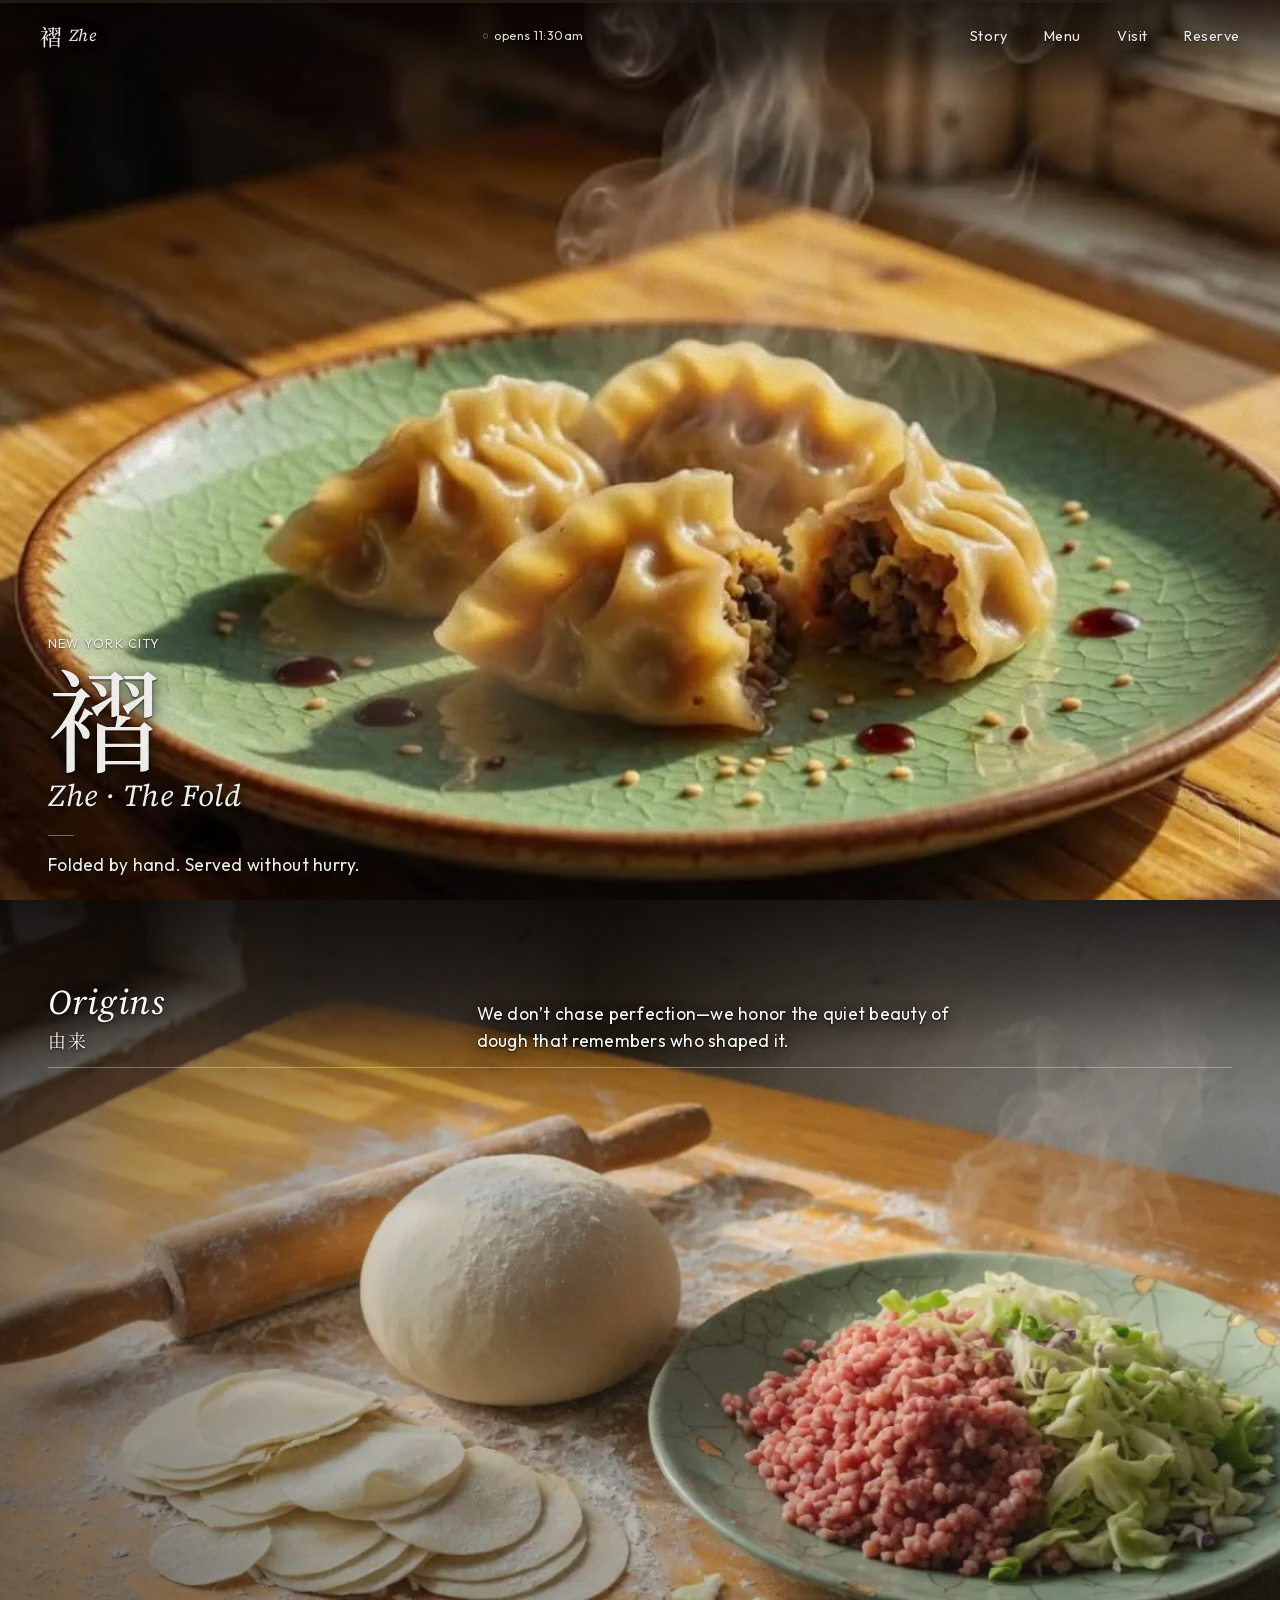
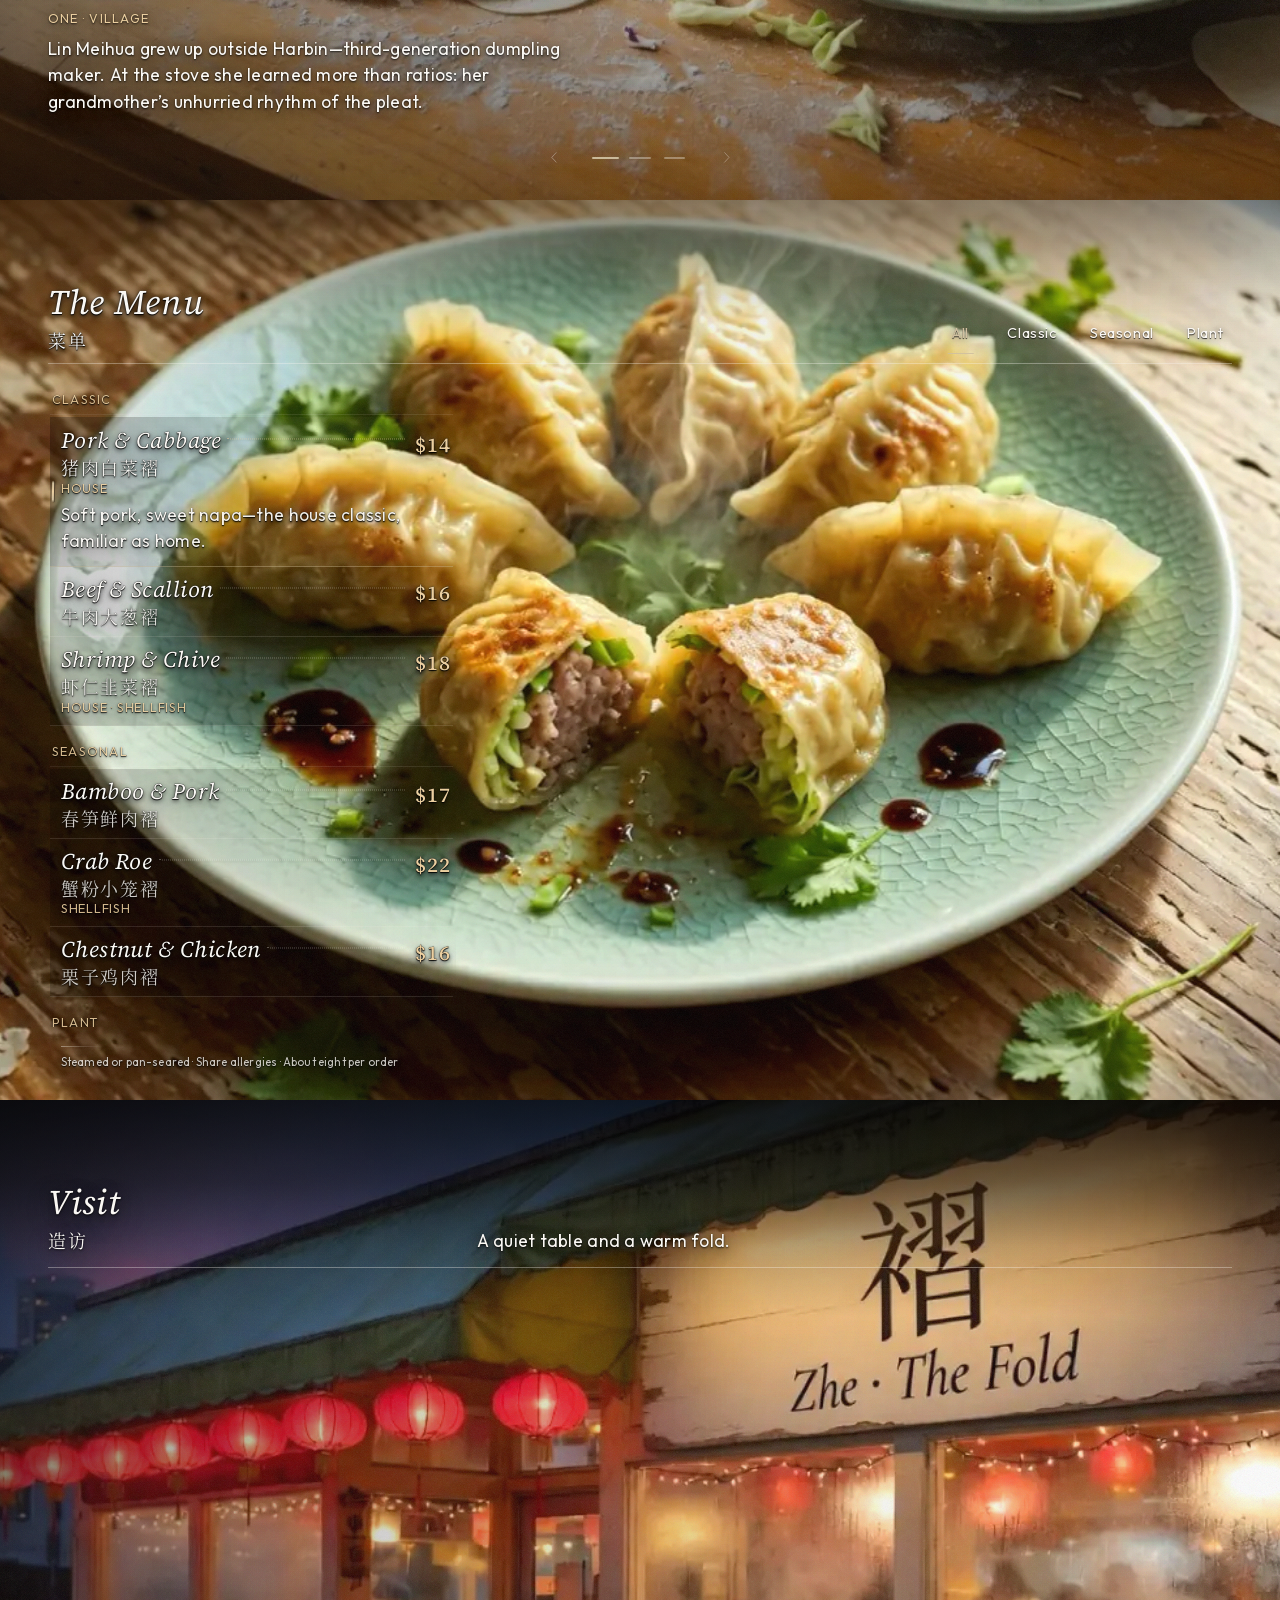
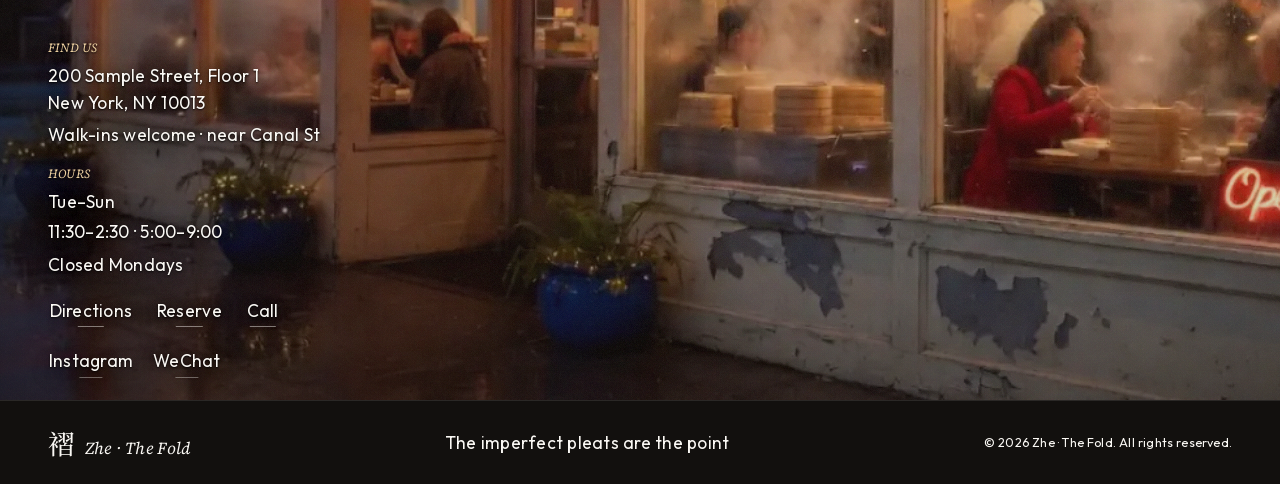
==== commit 44225ac7: "fix(menu): nested list scroll works on first visit (iOS) Bind dish-swipe to the wall only so non-pas" ====
--- a/index.html
+++ b/index.html
@@ -51,7 +51,7 @@
   <link
     rel="preload"
     as="image"
-    href="assets/hero-dumplings.webp?v=1784190500"
+    href="assets/hero-dumplings.webp?v=1784192000"
     type="image/webp"
     fetchpriority="high"
   />
@@ -73,18 +73,18 @@
   <link
     rel="preload"
     as="style"
-    href="assets/fonts/fonts.css?v=1784190500"
+    href="assets/fonts/fonts.css?v=1784192000"
   />
   <link
     rel="stylesheet"
-    href="assets/fonts/fonts.css?v=1784190500"
+    href="assets/fonts/fonts.css?v=1784192000"
     media="print"
     onload="this.media='all'"
   />
   <noscript>
-    <link rel="stylesheet" href="assets/fonts/fonts.css?v=1784190500" />
+    <link rel="stylesheet" href="assets/fonts/fonts.css?v=1784192000" />
   </noscript>
-  <link rel="stylesheet" href="styles.css?v=1784190500" />
+  <link rel="stylesheet" href="styles.css?v=1784192000" />
 </head>
 <body>
   <a class="skip-link" href="#menu">Skip to menu</a>
@@ -129,7 +129,7 @@
         <video
           class="hero-img hero-video"
           id="heroImg"
-          poster="assets/hero-dumplings.webp?v=1784190500"
+          poster="assets/hero-dumplings.webp?v=1784192000"
           width="1280"
           height="720"
           autoplay
@@ -141,12 +141,12 @@
           disableremoteplayback
           aria-label="Handmade dumplings on worn ceramic at Zhe · The Fold"
         >
-          <source src="assets/hero-loop.mp4?v=1784190500" type="video/mp4" />
+          <source src="assets/hero-loop.mp4?v=1784192000" type="video/mp4" />
         </video>
         <img
           class="hero-img hero-poster"
           id="heroPoster"
-          src="assets/hero-dumplings.webp?v=1784190500"
+          src="assets/hero-dumplings.webp?v=1784192000"
           alt=""
           width="1280"
           height="704"
@@ -185,8 +185,8 @@
     <section class="story panel" id="story">
       <div class="story-wall" id="storyWall" aria-hidden="true">
         <!-- eager: first Origins plate is LCP for this panel; lazy left a pale empty frame -->
-        <img class="story-wall-img is-active" id="storyWallA" src="assets/story-village.webp?v=1784190500" alt="" width="1400" height="787" loading="eager" decoding="async" fetchpriority="low" />
-        <img class="story-wall-img is-park-right" id="storyWallB" src="assets/story-village.webp?v=1784190500" alt="" width="1400" height="787" loading="lazy" decoding="async" />
+        <img class="story-wall-img is-active" id="storyWallA" src="assets/story-village.webp?v=1784192000" alt="" width="1400" height="787" loading="eager" decoding="async" fetchpriority="low" />
+        <img class="story-wall-img is-park-right" id="storyWallB" src="assets/story-village.webp?v=1784192000" alt="" width="1400" height="787" loading="lazy" decoding="async" />
         <div class="story-wall-veil"></div>
       </div>
 
@@ -233,8 +233,8 @@
     <!-- Menu: full-bleed plate + right/bottom ledger (hybrid menu list) -->
     <section class="menu panel" id="menu" data-tone="dark">
       <div class="menu-wall" id="menuWall" aria-hidden="true">
-        <img class="menu-wall-img is-active" id="wallImgA" src="assets/dish-pork.webp?v=1784190500" alt="" width="1000" height="1000" loading="lazy" decoding="async" />
-        <img class="menu-wall-img" id="wallImgB" src="assets/dish-pork.webp?v=1784190500" alt="" width="1000" height="1000" loading="lazy" decoding="async" />
+        <img class="menu-wall-img is-active" id="wallImgA" src="assets/dish-pork.webp?v=1784192000" alt="" width="1000" height="1000" loading="lazy" decoding="async" />
+        <img class="menu-wall-img" id="wallImgB" src="assets/dish-pork.webp?v=1784192000" alt="" width="1000" height="1000" loading="lazy" decoding="async" />
         <div class="menu-wall-veil"></div>
         <div class="menu-wall-grain"></div>
       </div>
@@ -287,7 +287,7 @@
         <video
           class="visit-wall-img visit-wall-video"
           id="visitVideo"
-          poster="assets/storefront.webp?v=1784190500"
+          poster="assets/storefront.webp?v=1784192000"
           width="1280"
           height="720"
           muted
@@ -298,12 +298,12 @@
           disableremoteplayback
           aria-label="Zhe · The Fold storefront at dusk"
         >
-          <source src="assets/storefront-loop.mp4?v=1784190500" type="video/mp4" />
+          <source src="assets/storefront-loop.mp4?v=1784192000" type="video/mp4" />
         </video>
         <img
           class="visit-wall-img visit-wall-poster"
           id="visitPoster"
-          src="assets/storefront.webp?v=1784190500"
+          src="assets/storefront.webp?v=1784192000"
           alt=""
           width="1400"
           height="787"
@@ -424,7 +424,7 @@
   <div class="toast" id="toast" role="status" aria-live="polite" hidden></div>
 
   <script type="application/ld+json" id="restaurantJsonLd"></script>
-  <script src="data.js?v=1784190500"></script>
-  <script src="script.js?v=1784190500"></script>
+  <script src="data.js?v=1784192000"></script>
+  <script src="script.js?v=1784192000"></script>
 </body>
 </html>
--- a/styles.css
+++ b/styles.css
@@ -1852,7 +1852,7 @@
   z-index: 3;
   opacity: 0.045;
   mix-blend-mode: soft-light;
-  background-image: url("assets/paper-texture.webp?v=1784190500");
+  background-image: url("assets/paper-texture.webp?v=1784192000");
   background-size: cover;
 }
 
@@ -2627,7 +2627,8 @@
 
 /* Ledger column — left edge (scan path); plate opens to the right */
 .menu-ledger {
-  flex: 1 1 auto;
+  /* flex-basis 0 so overflow child gets a real height (not content-sized) */
+  flex: 1 1 0%;
   min-height: 0;
   width: min(26.5rem, 100%);
   max-width: 100%;
@@ -2637,6 +2638,7 @@
   flex-direction: column;
   gap: 0.35rem;
   padding: 0.35rem 1rem 0.25rem 0.15rem;
+  overflow: hidden;
   /* No side band — type-shadow holds the list over open plate */
   background: transparent;
   border-radius: 0;
@@ -2646,12 +2648,16 @@
   display: flex;
   flex-direction: column;
   gap: 0;
-  flex: 1 1 auto;
+  flex: 1 1 0%;
   min-height: 0;
+  max-height: 100%;
   overflow-x: hidden;
   overflow-y: auto;
   -webkit-overflow-scrolling: touch;
-  overscroll-behavior: contain;
+  overscroll-behavior-y: contain;
+  overscroll-behavior-x: none;
+  /* Nested scroller owns vertical pan; horizontal dish swipe is on the wall */
+  touch-action: pan-y;
   list-style: none;
   margin: 0;
   padding: 0.1rem 0.2rem 0.35rem 0;
@@ -3085,20 +3091,23 @@
     width: 100%;
     margin-left: 0;
     margin-top: 0;
-    flex: 1 1 auto;
+    flex: 1 1 0%;
     height: auto;
     max-height: none;
     min-height: 0;
+    overflow: hidden;
     padding: 0.35rem 0.2rem 0.2rem;
     background: transparent;
   }
 
   .menu-list-view {
-    flex: 1 1 auto;
+    flex: 1 1 0%;
     min-height: 0;
+    max-height: 100%;
     overflow-y: auto;
     -webkit-overflow-scrolling: touch;
     overscroll-behavior-y: contain;
+    touch-action: pan-y;
     padding-right: 0.15rem;
   }
 
